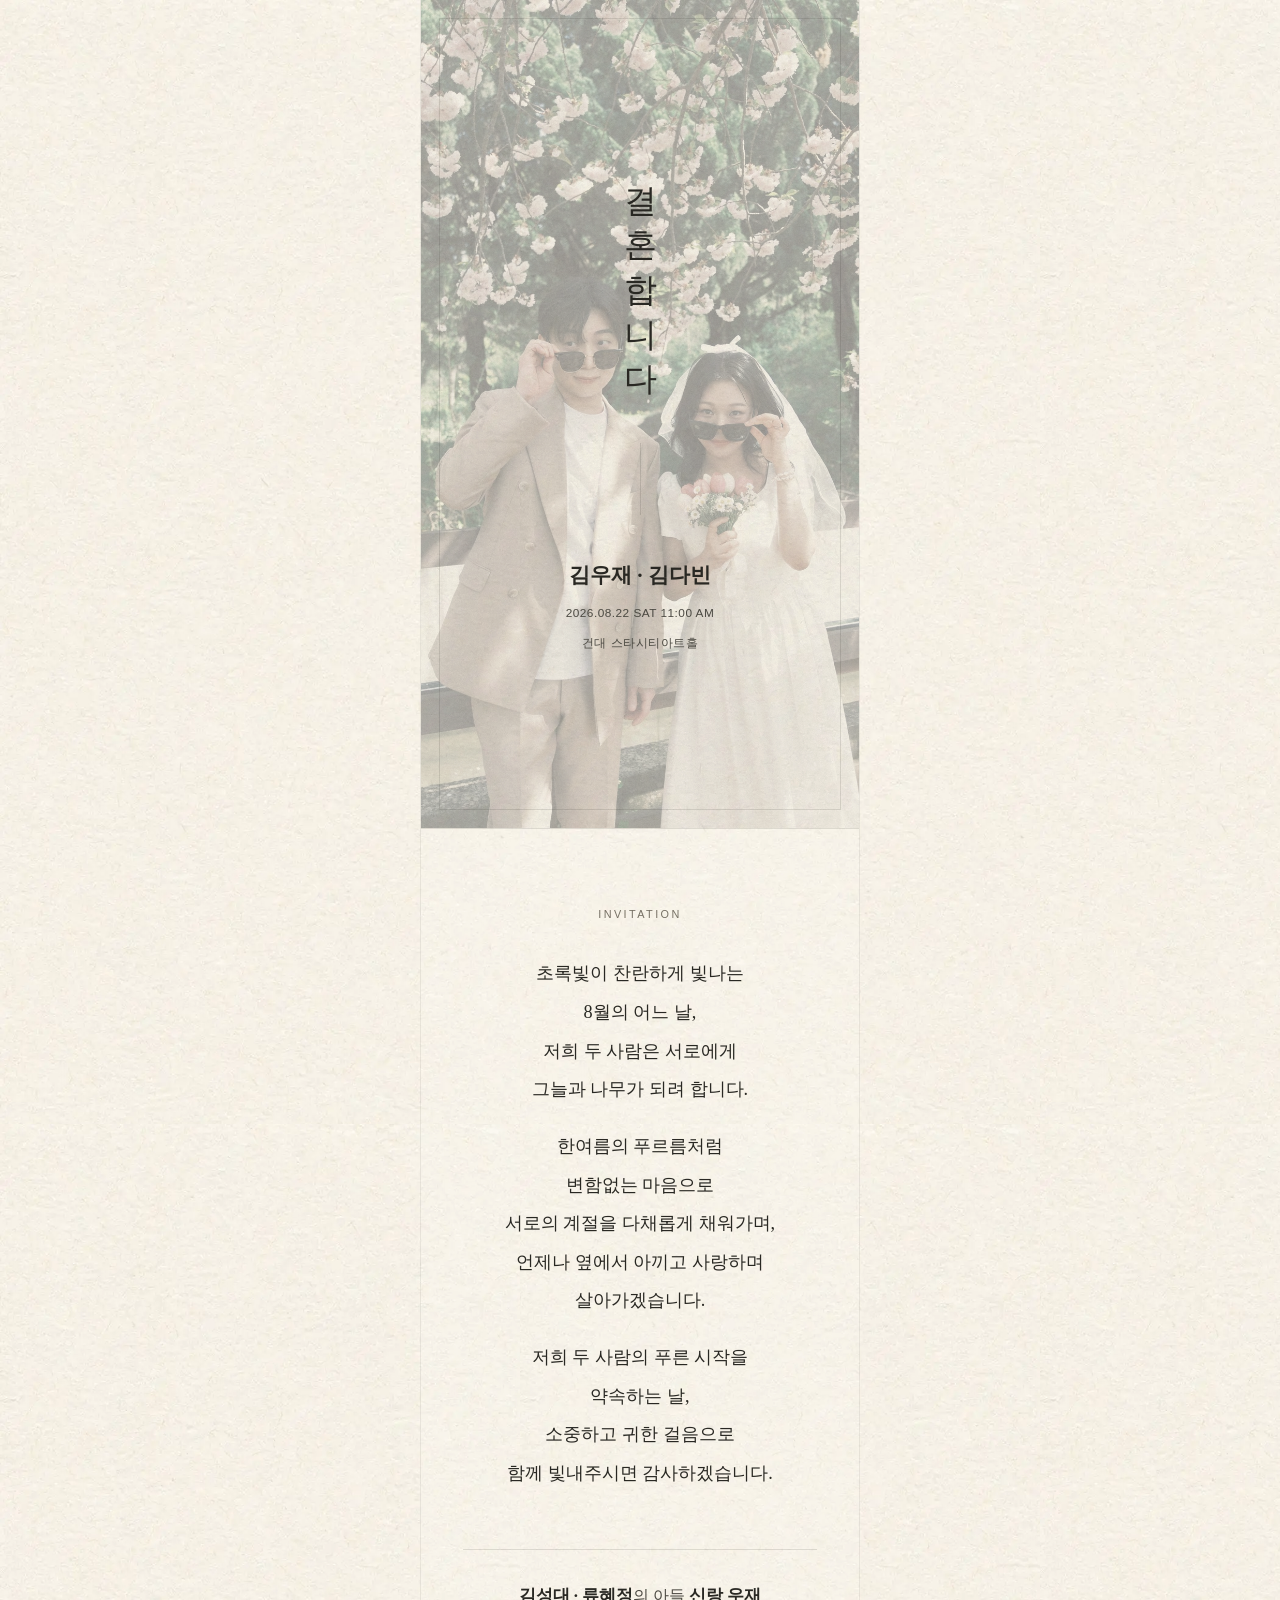
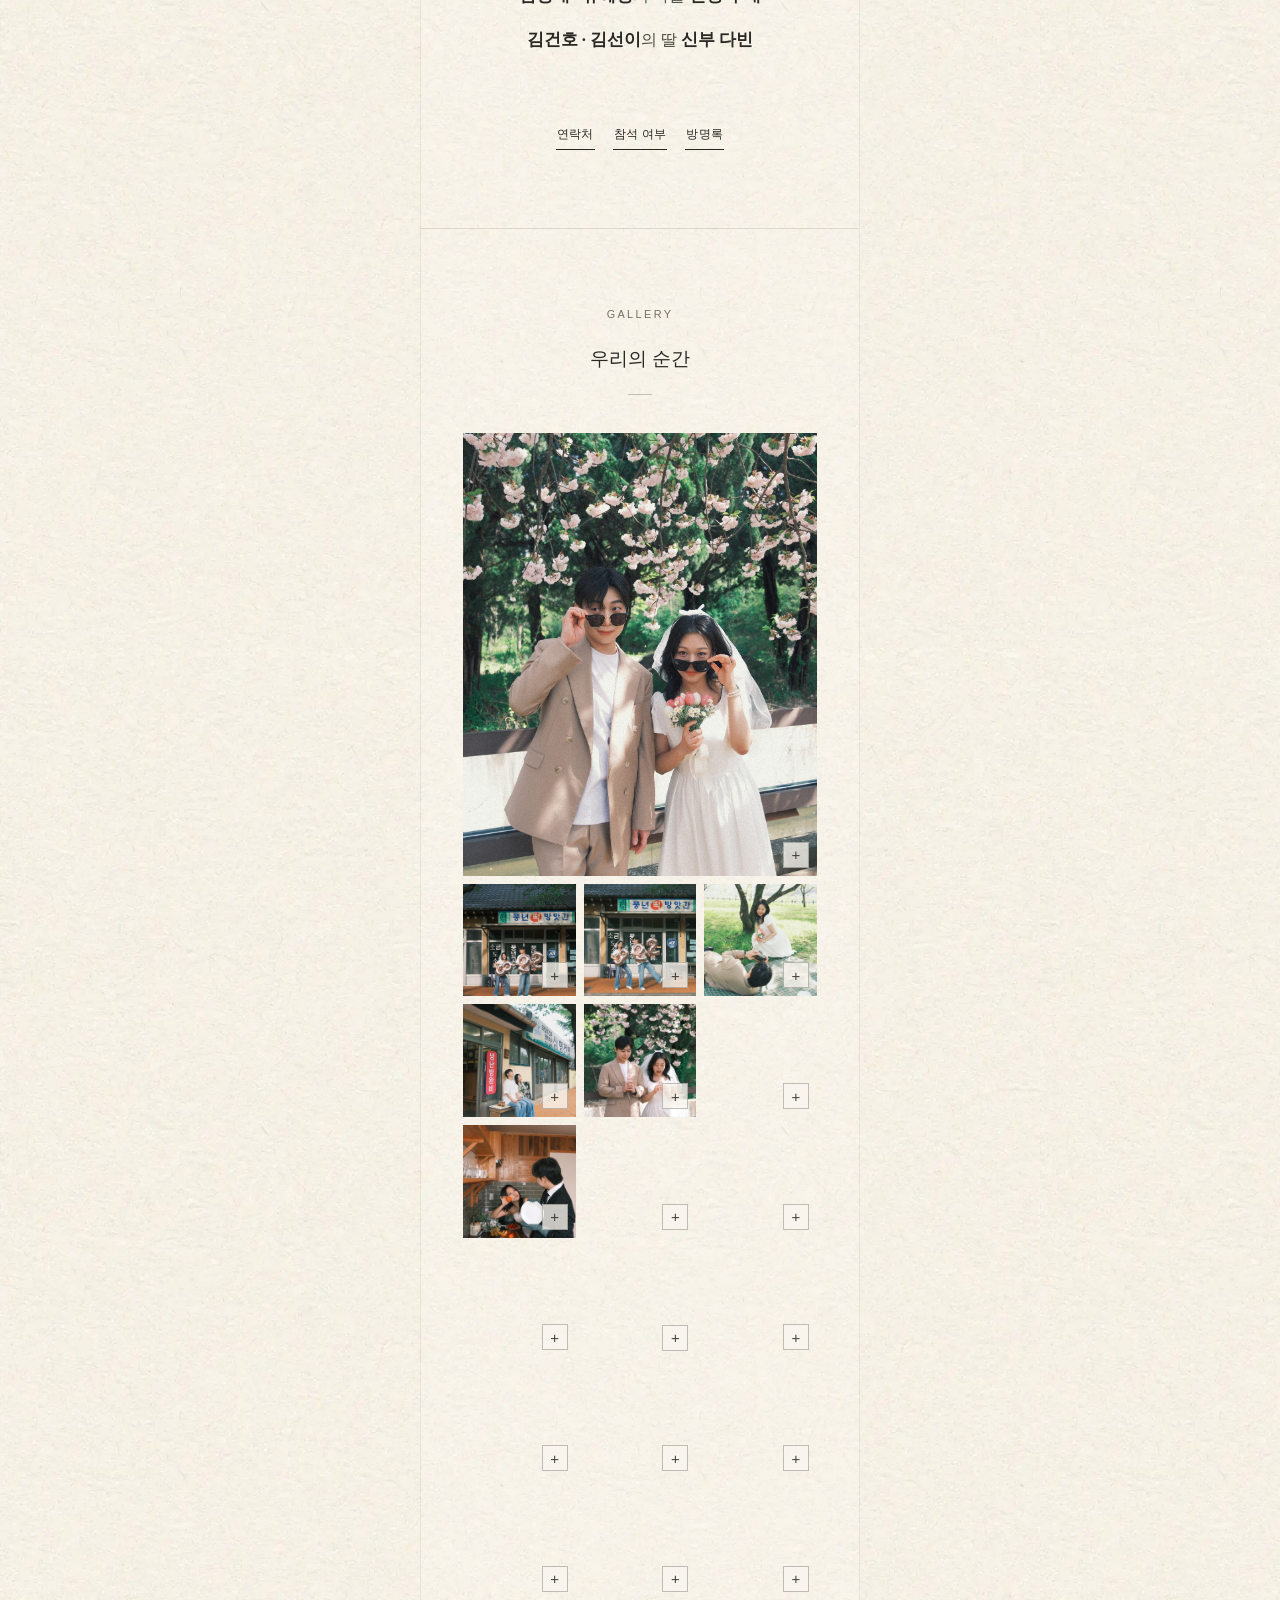
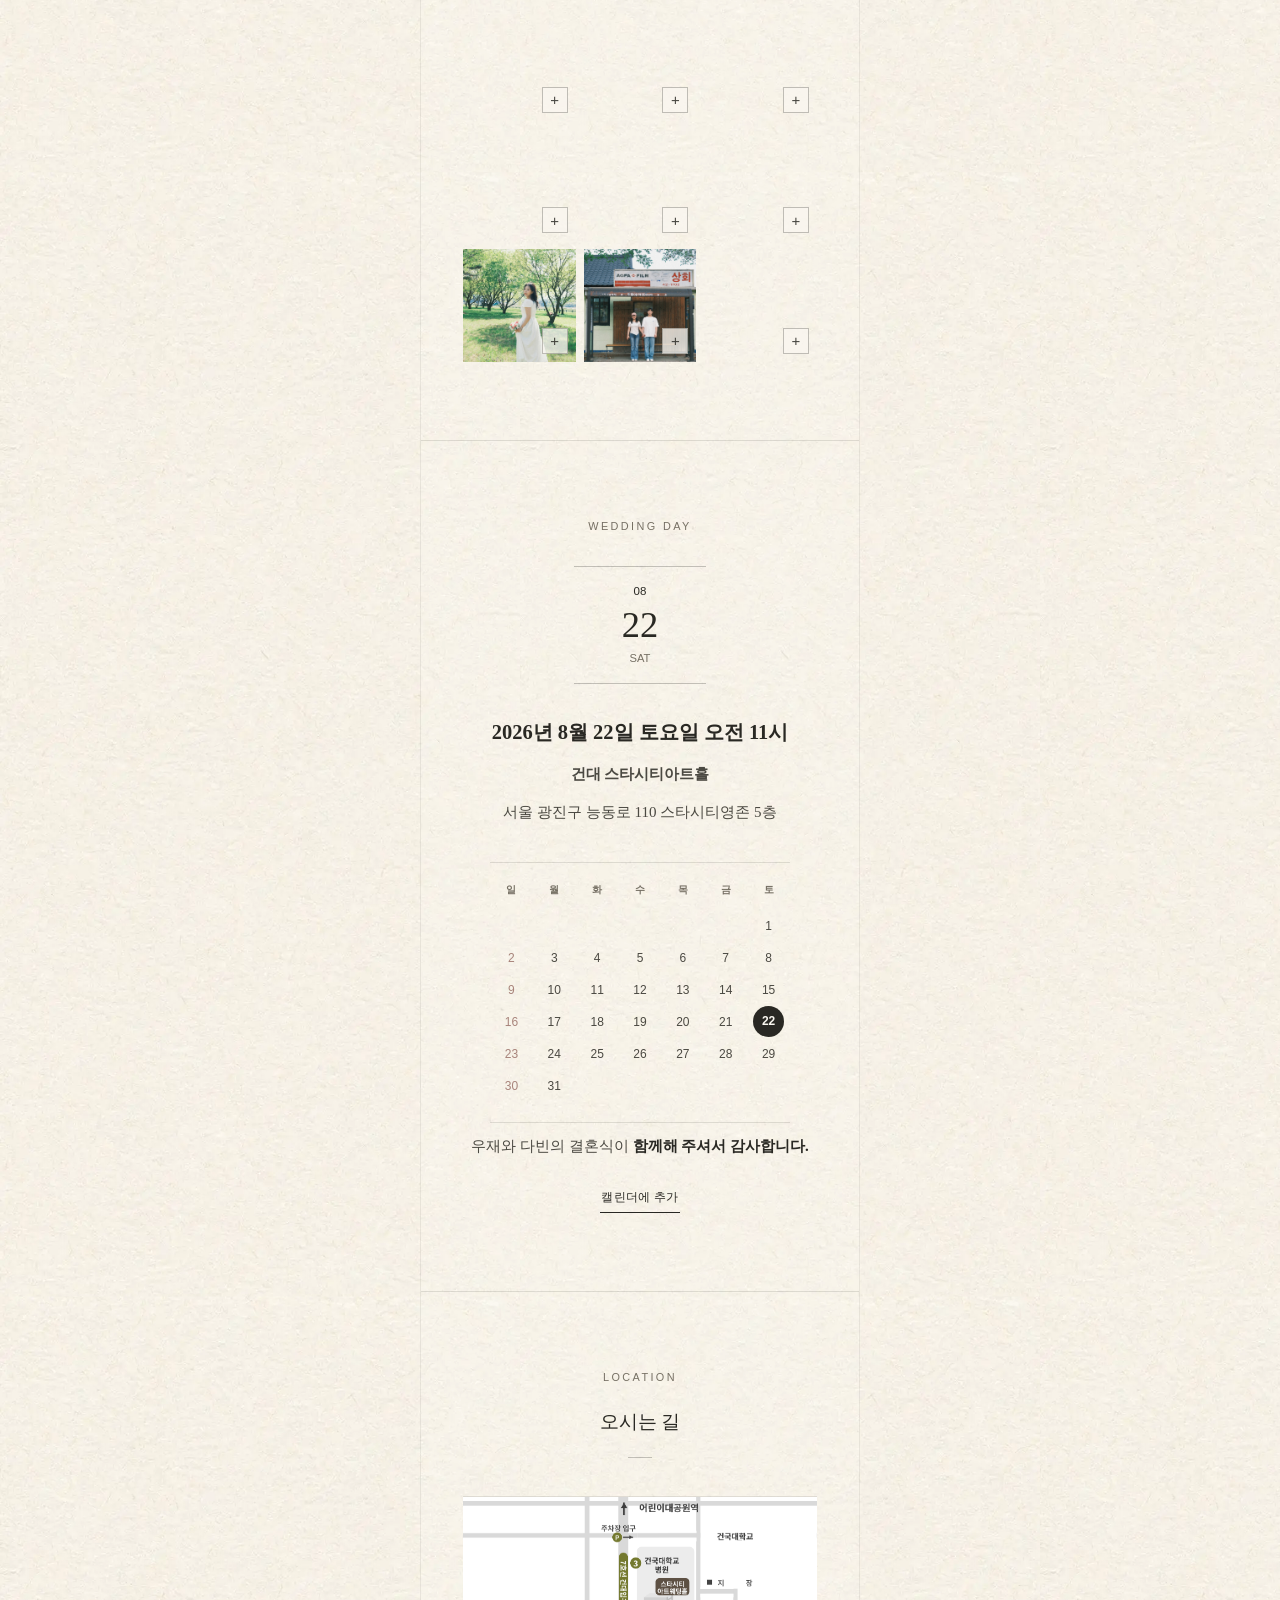
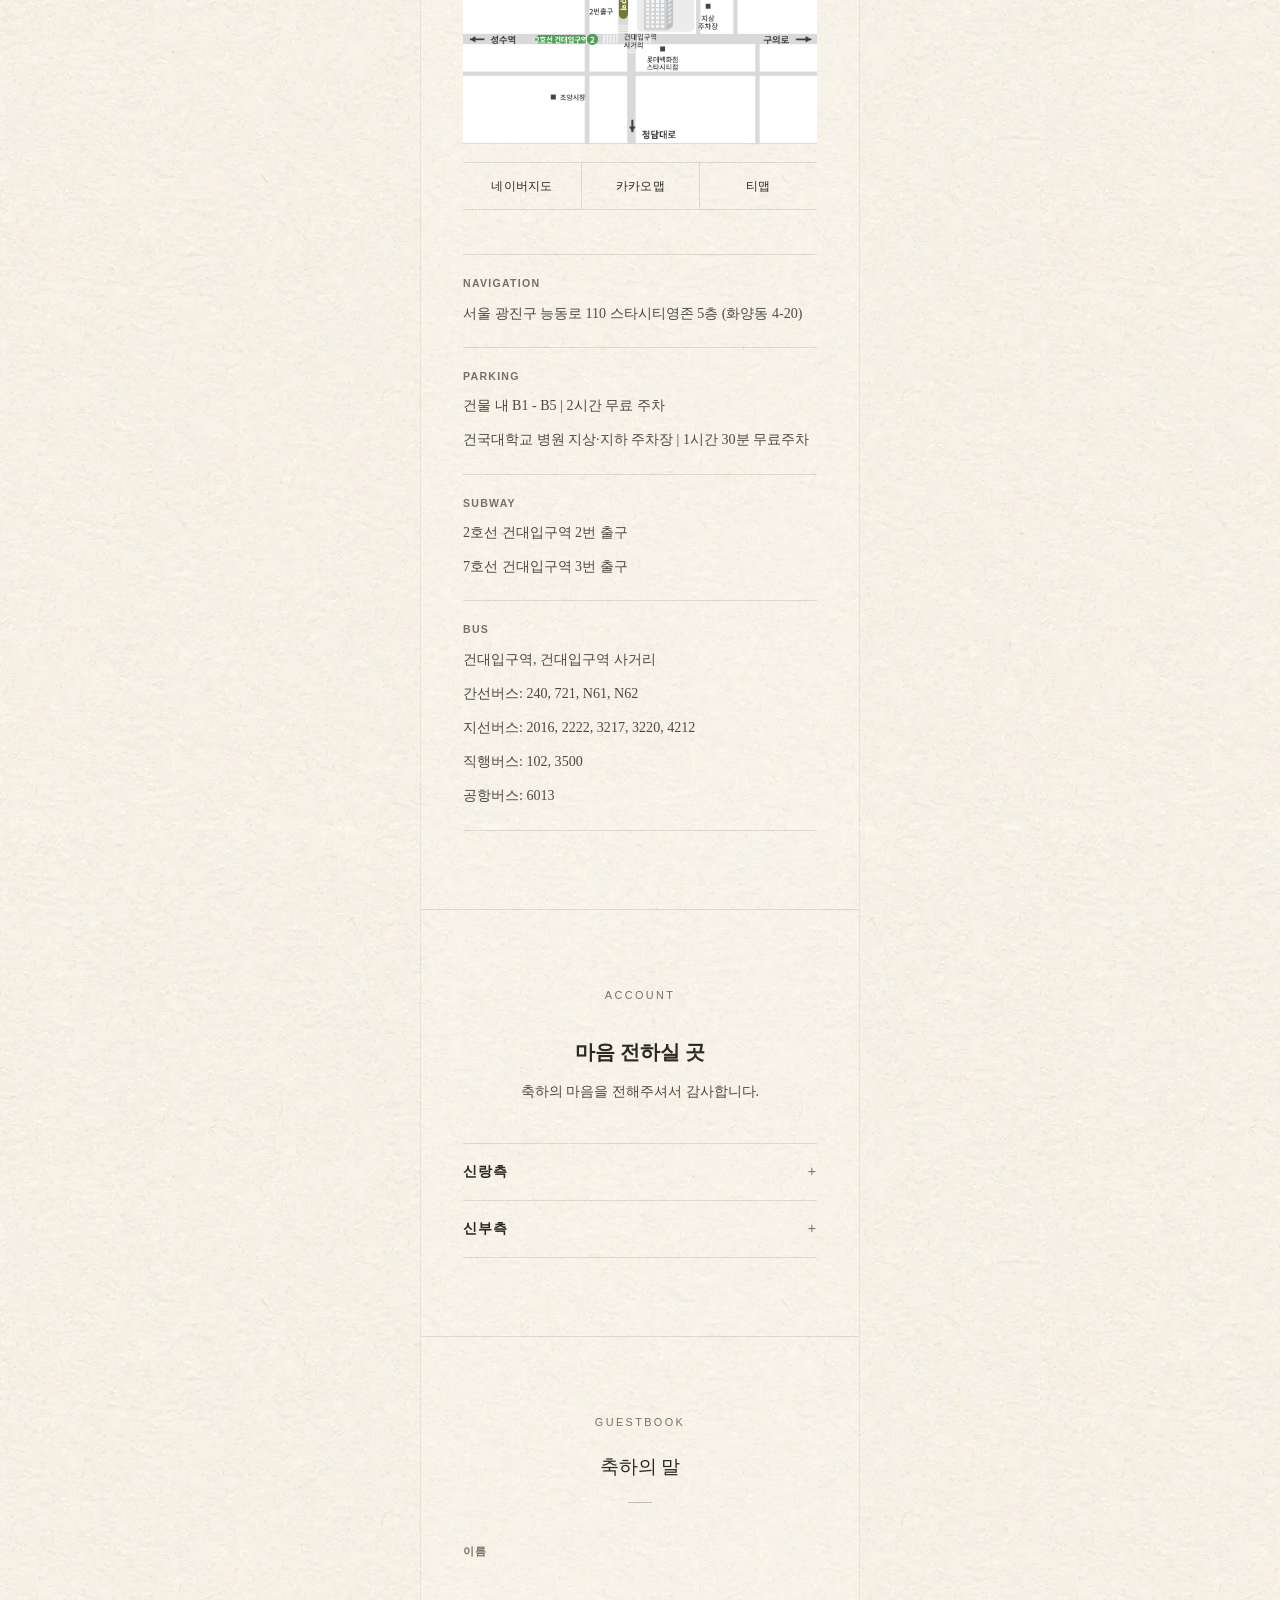
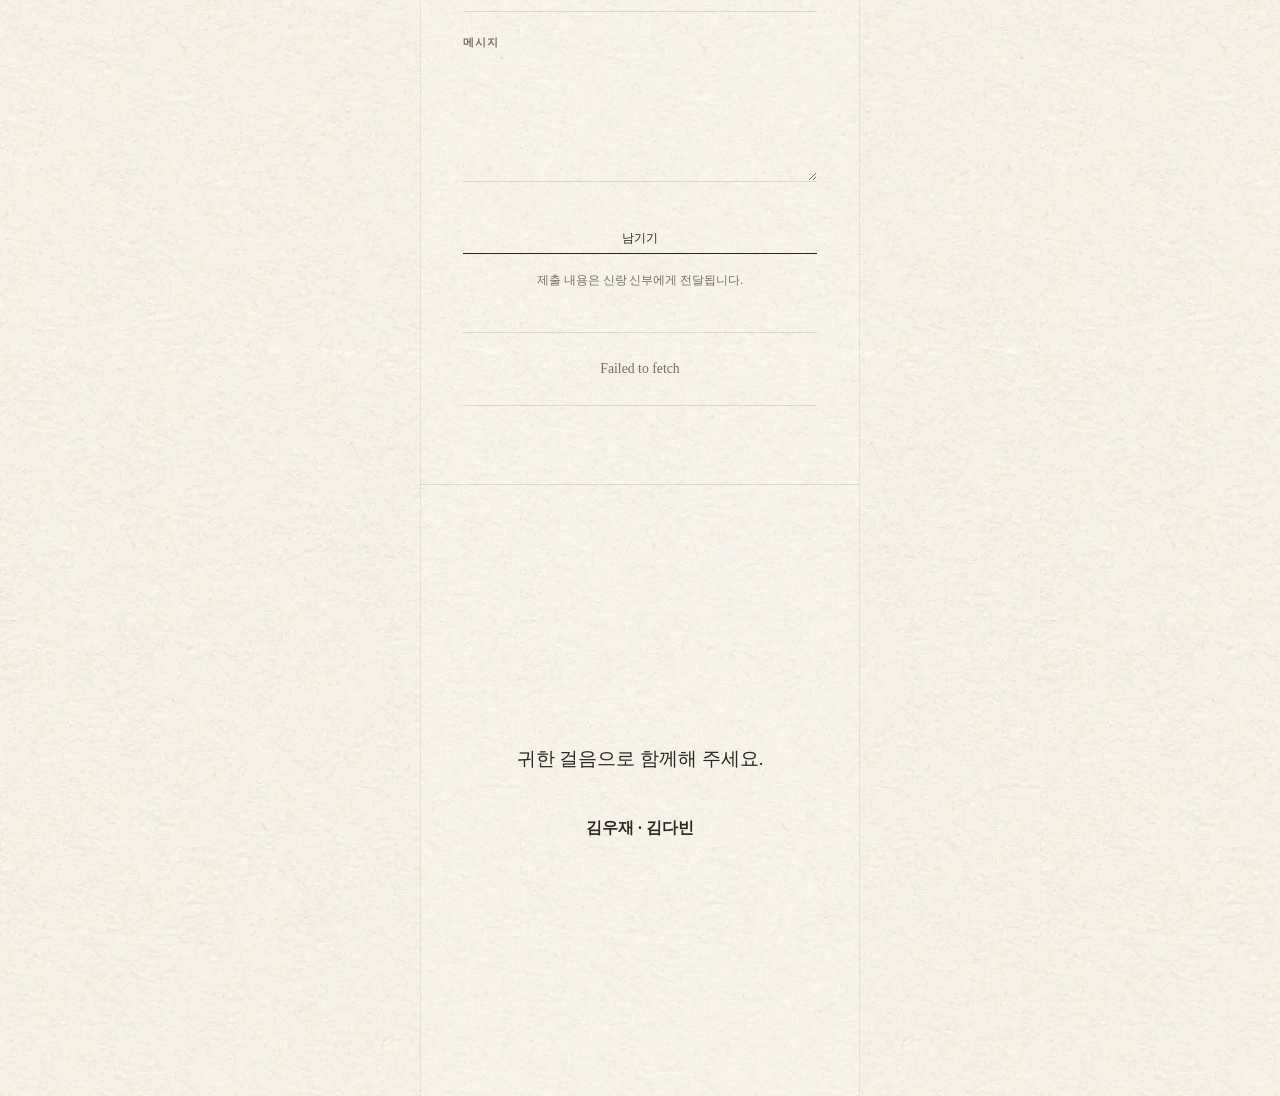
==== index.html @ f5af4263 "Refresh wedding gallery photos" ====
<!doctype html>
<html lang="ko">
  <head>
    <meta charset="utf-8" />
    <meta name="viewport" content="width=device-width, initial-scale=1" />
    <meta
      name="description"
      content="김우재와 김다빈의 모바일 청첩장. 2026년 8월 22일 토요일 오전 11시, 건대 스타시티아트홀."
    />
    <meta name="theme-color" content="#f4efe6" />
    <title>김우재 · 김다빈 결혼합니다</title>
    <link rel="preload" href="assets/paper-ivory.webp" as="image" type="image/webp" />
    <link rel="stylesheet" href="styles.css?v=20260621-gallery-zoom1" />
  </head>
  <body>
    <main id="app" aria-label="김우재와 김다빈의 모바일 청첩장"></main>

    <dialog id="photoDialog" class="photo-dialog" aria-label="사진 크게 보기">
      <button class="dialog-close" type="button" aria-label="사진 닫기">닫기</button>
      <div class="photo-viewer">
        <button class="dialog-nav dialog-prev" type="button" aria-label="이전 사진" data-photo-prev>‹</button>
        <figure class="dialog-figure">
          <img alt="" />
          <figcaption class="dialog-counter" aria-live="polite"></figcaption>
        </figure>
        <button class="dialog-nav dialog-next" type="button" aria-label="다음 사진" data-photo-next>›</button>
      </div>
    </dialog>

    <script src="script.js?v=20260628-photo-refresh1"></script>
  </body>
</html>
---- styles.css ----
@font-face {
  font-family: "MaruBuri";
  src: url("https://hangeul.pstatic.net/hangeul_static/webfont/MaruBuri/MaruBuri-ExtraLight.woff2") format("woff2");
  font-weight: 200;
  font-display: swap;
}

@font-face {
  font-family: "MaruBuri";
  src: url("https://hangeul.pstatic.net/hangeul_static/webfont/MaruBuri/MaruBuri-Light.woff2") format("woff2");
  font-weight: 300;
  font-display: swap;
}

@font-face {
  font-family: "MaruBuri";
  src: url("https://hangeul.pstatic.net/hangeul_static/webfont/MaruBuri/MaruBuri-Regular.woff2") format("woff2");
  font-weight: 400;
  font-display: swap;
}

@font-face {
  font-family: "MaruBuri";
  src: url("https://hangeul.pstatic.net/hangeul_static/webfont/MaruBuri/MaruBuri-SemiBold.woff2") format("woff2");
  font-weight: 600;
  font-display: swap;
}

@font-face {
  font-family: "MaruBuri";
  src: url("https://hangeul.pstatic.net/hangeul_static/webfont/MaruBuri/MaruBuri-Bold.woff2") format("woff2");
  font-weight: 700;
  font-display: swap;
}

:root {
  color-scheme: light;
  --paper: #f4efe6;
  --paper-soft: #faf7f0;
  --ink: #292823;
  --ink-soft: #4b4942;
  --muted: #767064;
  --line: rgba(41, 40, 35, 0.13);
  --line-strong: rgba(41, 40, 35, 0.26);
  --wash: rgba(255, 252, 246, 0.34);
  --max: 440px;
  --side: clamp(24px, 7vw, 42px);
  --section-y: 78px;
  --serif: "MaruBuri", "Noto Serif KR", "AppleMyungjo", "Nanum Myeongjo", "Batang", Georgia, serif;
  --sans: -apple-system, BlinkMacSystemFont, "Segoe UI", sans-serif;
}

* {
  box-sizing: border-box;
}

html {
  min-width: 320px;
  background: var(--paper);
  letter-spacing: 0;
  scroll-behavior: auto;
}

body {
  min-height: 100vh;
  margin: 0;
  color: var(--ink);
  font-family: var(--serif);
  line-height: 1.85;
  background-color: var(--paper);
  background-image: image-set(
    url("assets/paper-ivory.webp") type("image/webp"),
    url("assets/paper-ivory.jpg") type("image/jpeg")
  );
  background-repeat: repeat;
  background-size: 430px auto;
  -webkit-font-smoothing: antialiased;
  text-rendering: optimizeLegibility;
}

body.is-dialog-locked {
  position: fixed;
  left: 0;
  right: 0;
  width: 100%;
  overflow: hidden;
}

body::before {
  position: fixed;
  inset: 0;
  z-index: -1;
  pointer-events: none;
  content: "";
  background: rgba(244, 239, 230, 0.22);
}

button,
a {
  color: inherit;
}

button {
  font: inherit;
}

img {
  display: block;
  max-width: 100%;
}

figure {
  margin: 0;
}

#app {
  width: min(100%, var(--max));
  margin: 0 auto;
  background: rgba(250, 247, 240, 0.18);
}

.section {
  position: relative;
  padding: var(--section-y) var(--side);
  border-top: 1px solid var(--line);
}

.section:first-child {
  border-top: 0;
}

.section-kicker {
  margin: 0 0 32px;
  color: var(--muted);
  font-family: var(--sans);
  font-size: 0.68rem;
  font-weight: 500;
  letter-spacing: 0.22em;
  line-height: 1.4;
  text-align: center;
}

.hero {
  min-height: 92svh;
  display: grid;
  align-items: center;
  padding-top: 48px;
  padding-bottom: 44px;
  overflow: hidden;
}

.hero::after {
  position: absolute;
  inset: 18px;
  z-index: 1;
  pointer-events: none;
  content: "";
  border: 1px solid rgba(41, 40, 35, 0.12);
}

.hero-photo {
  position: absolute;
  inset: 0;
  z-index: 0;
  display: none;
  opacity: 0.42;
  mix-blend-mode: multiply;
}

.hero.has-photo .hero-photo {
  display: block;
}

.hero-photo img {
  width: 100%;
  height: 100%;
  object-fit: cover;
  filter: grayscale(0.28) saturate(0.78) contrast(0.96) brightness(1);
}

.hero-inner {
  position: relative;
  z-index: 2;
  width: 100%;
  display: grid;
  justify-items: center;
  gap: 42px;
}

.hero-mark {
  display: flex;
  align-items: center;
  justify-content: center;
  min-height: 222px;
}

.vertical-title {
  margin: 0;
  display: inline-grid;
  gap: 0.34em;
  justify-items: center;
  color: var(--ink);
  font-size: clamp(1.6rem, 6.4vw, 2.08rem);
  font-weight: 400;
  line-height: 1;
  word-break: keep-all;
}

.couple-block {
  width: 100%;
  text-align: center;
}

.couple-names {
  margin: 0;
  font-size: clamp(1.1rem, 4.4vw, 1.34rem);
  font-weight: 600;
  line-height: 1.75;
}

.date-line,
.place-line {
  margin: 10px 0 0;
  color: var(--ink-soft);
  font-family: var(--sans);
  font-size: 0.74rem;
  letter-spacing: 0.04em;
  line-height: 1.65;
}

.hero-rule {
  width: 1px;
  height: 72px;
  background: var(--line);
}

.invitation-text {
  display: grid;
  gap: 18px;
  max-width: 18.5em;
  margin: 0 auto;
  text-align: center;
  font-size: clamp(1rem, 4.1vw, 1.14rem);
  line-height: 2.12;
  word-break: keep-all;
}

.invitation-text p {
  margin: 0;
}

.family {
  display: grid;
  gap: 12px;
  margin-top: 56px;
  padding-top: 30px;
  border-top: 1px solid var(--line);
  text-align: center;
}

.family-row {
  margin: 0;
  color: var(--ink-soft);
  font-size: clamp(0.91rem, 3.7vw, 1rem);
  line-height: 1.9;
}

.family-row strong {
  color: var(--ink);
  font-size: 1.06em;
  font-weight: 650;
}

.action-strip {
  display: flex;
  flex-wrap: wrap;
  justify-content: center;
  gap: 18px;
  margin-top: 42px;
}

.section-title {
  margin: -12px 0 0;
  color: var(--ink);
  font-size: clamp(1.02rem, 4vw, 1.18rem);
  font-weight: 500;
  line-height: 1.8;
  text-align: center;
}

.section-rule-small {
  width: 24px;
  height: 1px;
  margin: 18px auto 38px;
  background: var(--line-strong);
}

.photo-strip {
  display: grid;
  grid-template-columns: repeat(3, minmax(0, 1fr));
  gap: 8px;
}

.photo-strip.is-single {
  grid-template-columns: minmax(0, 1fr);
}

.photo-frame {
  margin: 0;
  background: transparent;
}

.photo-frame.is-featured {
  grid-column: 1 / -1;
}

.photo-button {
  position: relative;
  display: block;
  width: 100%;
  aspect-ratio: 1 / 1;
  padding: 0;
  border: 0;
  background: transparent;
  cursor: zoom-in;
  line-height: 0;
  overflow: hidden;
}

.photo-frame.is-featured .photo-button {
  aspect-ratio: 4 / 5;
}

.photo-button img {
  display: block;
  width: 100%;
  height: 100%;
  object-fit: cover;
  transition: transform 220ms ease;
}

.photo-button:not(.is-empty)::after {
  position: absolute;
  right: 8px;
  bottom: 8px;
  z-index: 1;
  display: grid;
  width: 24px;
  height: 24px;
  place-items: center;
  border: 1px solid rgba(41, 40, 35, 0.28);
  background: rgba(250, 247, 240, 0.78);
  color: rgba(41, 40, 35, 0.86);
  content: "+";
  font-family: var(--sans);
  font-size: 0.94rem;
  font-weight: 300;
  line-height: 1;
  pointer-events: none;
}

@media (hover: hover) {
  .photo-button:not(.is-empty):hover img {
    transform: scale(1.025);
  }
}

.photo-button.is-empty {
  cursor: default;
}

.photo-button.is-empty::before {
  position: absolute;
  inset: 10px;
  content: "";
  border: 1px solid rgba(41, 40, 35, 0.15);
  background-image: image-set(
    url("assets/paper-ivory.webp") type("image/webp"),
    url("assets/paper-ivory.jpg") type("image/jpeg")
  );
  background-size: 260px auto;
  filter: grayscale(1) contrast(0.82);
  opacity: 0.72;
}

.photo-button.is-empty::after {
  position: absolute;
  left: 50%;
  top: 19%;
  width: 1px;
  height: 62%;
  content: "";
  background: rgba(41, 40, 35, 0.17);
}

.event-panel {
  display: grid;
  justify-items: center;
  text-align: center;
}

.date-mark {
  width: min(132px, 54%);
  min-height: 118px;
  display: grid;
  justify-items: center;
  align-content: center;
  margin-bottom: 30px;
  border-top: 1px solid var(--line-strong);
  border-bottom: 1px solid var(--line-strong);
  color: var(--ink);
}

.date-mark .month {
  font-family: var(--sans);
  font-size: 0.72rem;
  line-height: 1;
}

.date-mark .day {
  margin-top: 8px;
  font-size: 2.28rem;
  font-weight: 500;
  line-height: 1.05;
}

.date-mark .weekday {
  margin-top: 9px;
  color: var(--muted);
  font-family: var(--sans);
  font-size: 0.7rem;
  line-height: 1;
}

.event-copy h2 {
  margin: 0;
  font-size: clamp(1.08rem, 4.3vw, 1.28rem);
  font-weight: 650;
  line-height: 1.8;
}

.event-copy p {
  margin: 9px 0 0;
  color: var(--ink-soft);
  font-size: 0.94rem;
  line-height: 1.95;
  word-break: keep-all;
}

.calendar-block {
  max-width: 300px;
  margin: 34px auto 0;
  padding: 22px 0 20px;
  border-top: 1px solid var(--line);
  border-bottom: 1px solid var(--line);
}

.calendar-weekdays,
.calendar-grid {
  display: grid;
  grid-template-columns: repeat(7, minmax(0, 1fr));
}

.calendar-weekdays {
  margin-bottom: 15px;
  color: var(--muted);
  font-family: var(--sans);
  font-size: 0.62rem;
  font-weight: 600;
  line-height: 1;
}

.calendar-day {
  min-height: 32px;
  display: grid;
  place-items: center;
  color: var(--ink-soft);
  font-family: var(--sans);
  font-size: 0.75rem;
  line-height: 1;
}

.calendar-day.is-sunday {
  color: rgba(137, 89, 80, 0.72);
}

.calendar-day.is-selected {
  width: 31px;
  height: 31px;
  min-height: 31px;
  justify-self: center;
  border-radius: 50%;
  background: var(--ink);
  color: var(--paper-soft);
  font-weight: 600;
}

.dday-line {
  margin-top: 20px;
  color: var(--muted);
  font-size: 0.82rem;
}

.dday-line strong {
  color: var(--ink);
  font-weight: 600;
}

.line-button,
.nav-button,
.copy-button {
  display: inline-flex;
  min-height: 30px;
  align-items: center;
  justify-content: center;
  padding: 5px 1px 4px;
  border: 0;
  border-bottom: 1px solid currentColor;
  border-radius: 0;
  background: transparent;
  color: var(--ink);
  font-family: var(--sans);
  font-size: 0.76rem;
  letter-spacing: 0.02em;
  line-height: 1.3;
  text-decoration: none;
  cursor: pointer;
}

.line-button {
  margin-top: 22px;
}

.line-button:focus-visible,
.nav-button:focus-visible,
.copy-button:focus-visible,
.photo-button:focus-visible,
.dialog-close:focus-visible,
.dialog-nav:focus-visible {
  outline: 2px solid rgba(41, 40, 35, 0.72);
  outline-offset: 3px;
}

.map-panel {
  margin-top: 4px;
  border-top: 1px solid var(--line);
  border-bottom: 1px solid var(--line);
  background: var(--wash);
  overflow: hidden;
}

.map-image {
  width: 100%;
  height: auto;
  display: block;
}

.nav-buttons {
  display: grid;
  grid-template-columns: repeat(3, minmax(0, 1fr));
  gap: 0;
  margin-top: 18px;
  border-top: 1px solid var(--line);
  border-bottom: 1px solid var(--line);
}

.nav-button {
  min-height: 46px;
  border-bottom: 0;
}

.nav-button + .nav-button {
  border-left: 1px solid var(--line);
}

.way-list {
  display: grid;
  gap: 0;
  margin: 44px 0 0;
}

.way-item {
  display: block;
  padding: 20px 0 21px;
  border-top: 1px solid var(--line);
}

.way-item:last-child {
  border-bottom: 1px solid var(--line);
}

.way-item dt {
  margin: 0 0 8px;
  color: var(--muted);
  font-family: var(--sans);
  font-size: 0.66rem;
  font-weight: 600;
  letter-spacing: 0.12em;
  line-height: 1.55;
}

.way-item dd {
  min-width: 0;
  margin: 0;
  color: var(--ink-soft);
  font-size: 0.88rem;
  line-height: 1.86;
  overflow-wrap: anywhere;
  word-break: keep-all;
}

.way-item p {
  margin: 0;
}

.way-item p + p {
  margin-top: 8px;
}

.gift {
  text-align: center;
}

.gift-title {
  margin: 0;
  font-size: clamp(1.06rem, 4.2vw, 1.22rem);
  font-weight: 600;
  line-height: 1.8;
}

.gift-note {
  margin: 8px 0 0;
  color: var(--ink-soft);
  font-size: 0.88rem;
  line-height: 1.9;
}

.gift-groups {
  display: grid;
  gap: 0;
  margin-top: 38px;
}

.gift-group {
  border-top: 1px solid var(--line);
  text-align: left;
}

.gift-group:last-child {
  border-bottom: 1px solid var(--line);
}

.gift-group summary {
  min-height: 56px;
  display: flex;
  align-items: center;
  justify-content: space-between;
  color: var(--ink);
  font-size: 0.9rem;
  font-weight: 600;
  letter-spacing: 0.08em;
  line-height: 1.5;
  cursor: pointer;
  list-style: none;
  outline: none;
}

.gift-group summary::-webkit-details-marker {
  display: none;
}

.gift-group summary:focus-visible {
  outline: 2px solid rgba(41, 40, 35, 0.72);
  outline-offset: 3px;
}

.gift-group summary::after {
  content: "+";
  color: var(--muted);
  font-family: var(--sans);
  font-size: 0.88rem;
  font-weight: 400;
}

.gift-group[open] summary::after {
  content: "-";
}

.gift-list {
  display: grid;
  gap: 0;
  padding-bottom: 18px;
}

.gift-row {
  display: grid;
  grid-template-columns: minmax(0, 1fr) auto;
  gap: 8px 14px;
  align-items: start;
  padding: 18px 0;
  border-top: 1px solid rgba(41, 40, 35, 0.12);
}

.gift-row.is-pending {
  grid-template-columns: minmax(0, 1fr);
}

.gift-person {
  min-width: 0;
  display: flex;
  flex-wrap: wrap;
  gap: 5px 8px;
  align-items: baseline;
}

.gift-role {
  color: var(--muted);
  font-family: var(--sans);
  font-size: 0.64rem;
  font-weight: 600;
  letter-spacing: 0.08em;
  line-height: 1.4;
}

.gift-person strong {
  color: var(--ink);
  font-size: 0.93rem;
  font-weight: 600;
  line-height: 1.45;
}

.gift-account {
  grid-column: 1 / -1;
  display: grid;
  gap: 3px;
  color: var(--ink-soft);
  font-size: 0.84rem;
  line-height: 1.62;
  word-break: break-all;
}

.gift-pending {
  color: var(--muted);
  font-family: var(--sans);
  font-size: 0.78rem;
}

.copy-button {
  min-height: 26px;
  padding: 2px 1px 3px;
  justify-self: end;
  font-size: 0.7rem;
}

.guestbook {
  text-align: center;
}

.guestbook-form,
.dialog-panel {
  display: grid;
  gap: 20px;
}

.guestbook-form {
  margin-top: 6px;
  text-align: left;
}

.guestbook-form label,
.dialog-panel label {
  display: grid;
  gap: 8px;
  color: var(--muted);
  font-family: var(--sans);
  font-size: 0.68rem;
  font-weight: 600;
  letter-spacing: 0.08em;
}

.guestbook-form input,
.guestbook-form textarea,
.dialog-panel input[type="text"],
.dialog-panel textarea,
.dialog-panel select {
  width: 100%;
  min-height: 42px;
  padding: 8px 0;
  border: 0;
  border-bottom: 1px solid var(--line);
  border-radius: 0;
  background: transparent;
  color: var(--ink);
  font-family: var(--serif);
  font-size: 0.96rem;
  line-height: 1.7;
  outline: none;
}

.guestbook-form textarea,
.dialog-panel textarea {
  resize: vertical;
}

.guestbook-form input:focus,
.guestbook-form textarea:focus,
.dialog-panel input[type="text"]:focus,
.dialog-panel textarea:focus,
.dialog-panel select:focus {
  border-color: var(--line-strong);
}

.form-note {
  margin: -4px 0 0;
  color: var(--muted);
  font-size: 0.72rem;
  line-height: 1.75;
  text-align: center;
}

.guestbook-list {
  display: grid;
  gap: 0;
  margin-top: 42px;
  text-align: left;
  border-top: 1px solid var(--line);
  border-bottom: 1px solid var(--line);
}

.guestbook-empty {
  margin: 0;
  padding: 24px 0;
  color: var(--muted);
  font-size: 0.86rem;
  line-height: 1.8;
  text-align: center;
}

.guestbook-message {
  padding: 20px 0;
  border-top: 1px solid var(--line);
}

.guestbook-message:first-child {
  border-top: 0;
}

.guestbook-message header {
  display: flex;
  align-items: baseline;
  justify-content: space-between;
  gap: 14px;
}

.guestbook-message strong {
  color: var(--ink);
  font-size: 0.94rem;
  font-weight: 600;
}

.guestbook-message time {
  color: var(--muted);
  font-family: var(--sans);
  font-size: 0.66rem;
}

.guestbook-message p {
  margin: 10px 0 0;
  color: var(--ink-soft);
  font-size: 0.9rem;
  line-height: 1.85;
  word-break: keep-all;
}

.closing {
  min-height: 68svh;
  display: grid;
  align-content: center;
  justify-items: center;
  text-align: center;
}

.closing-message {
  margin: 0;
  font-size: clamp(1.04rem, 4vw, 1.18rem);
  line-height: 2;
}

.closing-names {
  margin: 36px 0 0;
  font-size: 0.98rem;
  font-weight: 600;
  line-height: 1.8;
}

.photo-dialog {
  width: min(calc(100vw - 28px), 520px);
  max-height: calc(100svh - 34px);
  padding: 0;
  border: 1px solid rgba(41, 40, 35, 0.42);
  background: var(--paper-soft);
  color: var(--ink);
  overflow: hidden;
}

.photo-dialog::backdrop {
  background: rgba(24, 23, 20, 0.58);
}

.photo-viewer {
  position: relative;
  touch-action: pan-y;
}

.dialog-figure {
  margin: 0;
}

.photo-dialog img {
  display: block;
  width: 100%;
  max-height: calc(100svh - 118px);
  object-fit: contain;
}

.dialog-counter {
  min-height: 36px;
  border-top: 1px solid var(--line);
  color: var(--muted);
  font-family: var(--sans);
  font-size: 0.72rem;
  letter-spacing: 0.08em;
  line-height: 36px;
  text-align: center;
}

.dialog-nav {
  position: absolute;
  top: 50%;
  z-index: 2;
  width: 38px;
  height: 54px;
  padding: 0;
  border: 1px solid rgba(41, 40, 35, 0.22);
  background: rgba(250, 247, 240, 0.78);
  color: var(--ink);
  font-family: var(--serif);
  font-size: 2rem;
  font-weight: 200;
  line-height: 1;
  transform: translateY(-50%);
  cursor: pointer;
}

.dialog-prev {
  left: 0;
  border-left: 0;
}

.dialog-next {
  right: 0;
  border-right: 0;
}

.dialog-close {
  width: 100%;
  min-height: 42px;
  border: 0;
  border-bottom: 1px solid var(--line);
  background: var(--paper-soft);
  color: var(--ink);
  font-family: var(--sans);
  font-size: 0.78rem;
  cursor: pointer;
}

.form-dialog {
  width: min(calc(100vw - 34px), 430px);
  max-height: calc(100svh - 34px);
  padding: 0;
  border: 1px solid rgba(41, 40, 35, 0.34);
  background: var(--paper-soft);
  color: var(--ink);
  overflow: auto;
}

.form-dialog::backdrop {
  background: rgba(24, 23, 20, 0.44);
}

.dialog-panel {
  padding: 34px 28px 32px;
  background-image: image-set(
    url("assets/paper-ivory.webp") type("image/webp"),
    url("assets/paper-ivory.jpg") type("image/jpeg")
  );
  background-size: 430px auto;
}

.dialog-text-close {
  justify-self: end;
  padding: 0 0 4px;
  border: 0;
  border-bottom: 1px solid currentColor;
  background: transparent;
  color: var(--muted);
  font-family: var(--sans);
  font-size: 0.72rem;
  cursor: pointer;
}

.dialog-title {
  margin: -14px 0 0;
  font-size: 1.08rem;
  font-weight: 500;
  line-height: 1.8;
  text-align: center;
}

.form-grid {
  display: grid;
  grid-template-columns: minmax(0, 1fr) 112px;
  gap: 18px;
}

.form-fieldset {
  min-width: 0;
  display: grid;
  gap: 14px;
  margin: 0;
  padding: 16px 0;
  border: 0;
  border-top: 1px solid var(--line);
  border-bottom: 1px solid var(--line);
}

.form-fieldset legend {
  color: var(--muted);
  font-family: var(--sans);
  font-size: 0.68rem;
  font-weight: 600;
  letter-spacing: 0.08em;
}

.choice-grid {
  display: grid;
  grid-template-columns: repeat(2, minmax(0, 1fr));
  gap: 12px 16px;
}

.choice-grid.is-three {
  grid-template-columns: repeat(3, minmax(0, 1fr));
}

.choice-line {
  display: inline-grid;
  grid-template-columns: auto minmax(0, 1fr);
  gap: 8px;
  align-items: center;
  justify-content: start;
  color: var(--ink-soft);
  font-family: var(--serif);
  font-size: 0.9rem;
  font-weight: 400;
  letter-spacing: 0;
}

.choice-line input {
  accent-color: var(--ink);
}

.choice-text {
  min-width: 0;
}

.dialog-submit {
  justify-self: center;
  margin-top: 4px;
}

.contact-groups {
  display: grid;
  gap: 26px;
}

.contact-group h3 {
  margin: 0 0 12px;
  color: var(--ink);
  font-size: 0.94rem;
  font-weight: 600;
  line-height: 1.7;
}

.contact-list {
  border-top: 1px solid var(--line);
}

.contact-row {
  display: flex;
  min-height: 54px;
  align-items: center;
  justify-content: space-between;
  gap: 14px;
  border-bottom: 1px solid var(--line);
}

.contact-row p {
  margin: 0;
  color: var(--ink-soft);
  font-size: 0.9rem;
  line-height: 1.7;
}

.contact-row span {
  color: var(--muted);
  font-size: 0.84em;
}

.contact-row strong {
  color: var(--ink);
  font-weight: 600;
}

.contact-actions {
  display: flex;
  flex: 0 0 auto;
  gap: 12px;
}

.contact-pending {
  flex: 0 0 auto;
  color: var(--muted);
  font-family: var(--sans);
  font-size: 0.7rem;
}

.toast {
  position: fixed;
  left: 50%;
  bottom: 24px;
  z-index: 20;
  max-width: min(310px, calc(100vw - 42px));
  padding: 11px 16px;
  border: 1px solid rgba(41, 40, 35, 0.18);
  background: rgba(250, 247, 240, 0.94);
  color: var(--ink);
  font-family: var(--sans);
  font-size: 0.78rem;
  line-height: 1.5;
  text-align: center;
  opacity: 0;
  pointer-events: none;
  transform: translate(-50%, 12px);
  transition:
    opacity 180ms ease,
    transform 180ms ease;
}

.toast.is-visible {
  opacity: 1;
  transform: translate(-50%, 0);
}

@media (max-width: 370px) {
  :root {
    --side: 22px;
    --section-y: 72px;
  }

  .date-mark {
    min-height: 104px;
  }

  .date-mark .day {
    font-size: 2rem;
  }

  .nav-button {
    font-size: 0.72rem;
  }

  .form-grid {
    grid-template-columns: minmax(0, 1fr);
  }

  .choice-grid,
  .choice-grid.is-three {
    grid-template-columns: minmax(0, 1fr);
  }
}

@media (min-width: 720px) {
  body {
    background-size: 520px auto;
  }

  #app {
    border-left: 1px solid rgba(41, 40, 35, 0.08);
    border-right: 1px solid rgba(41, 40, 35, 0.08);
  }
}

@media (prefers-reduced-motion: reduce) {
  html {
    scroll-behavior: auto;
  }
}
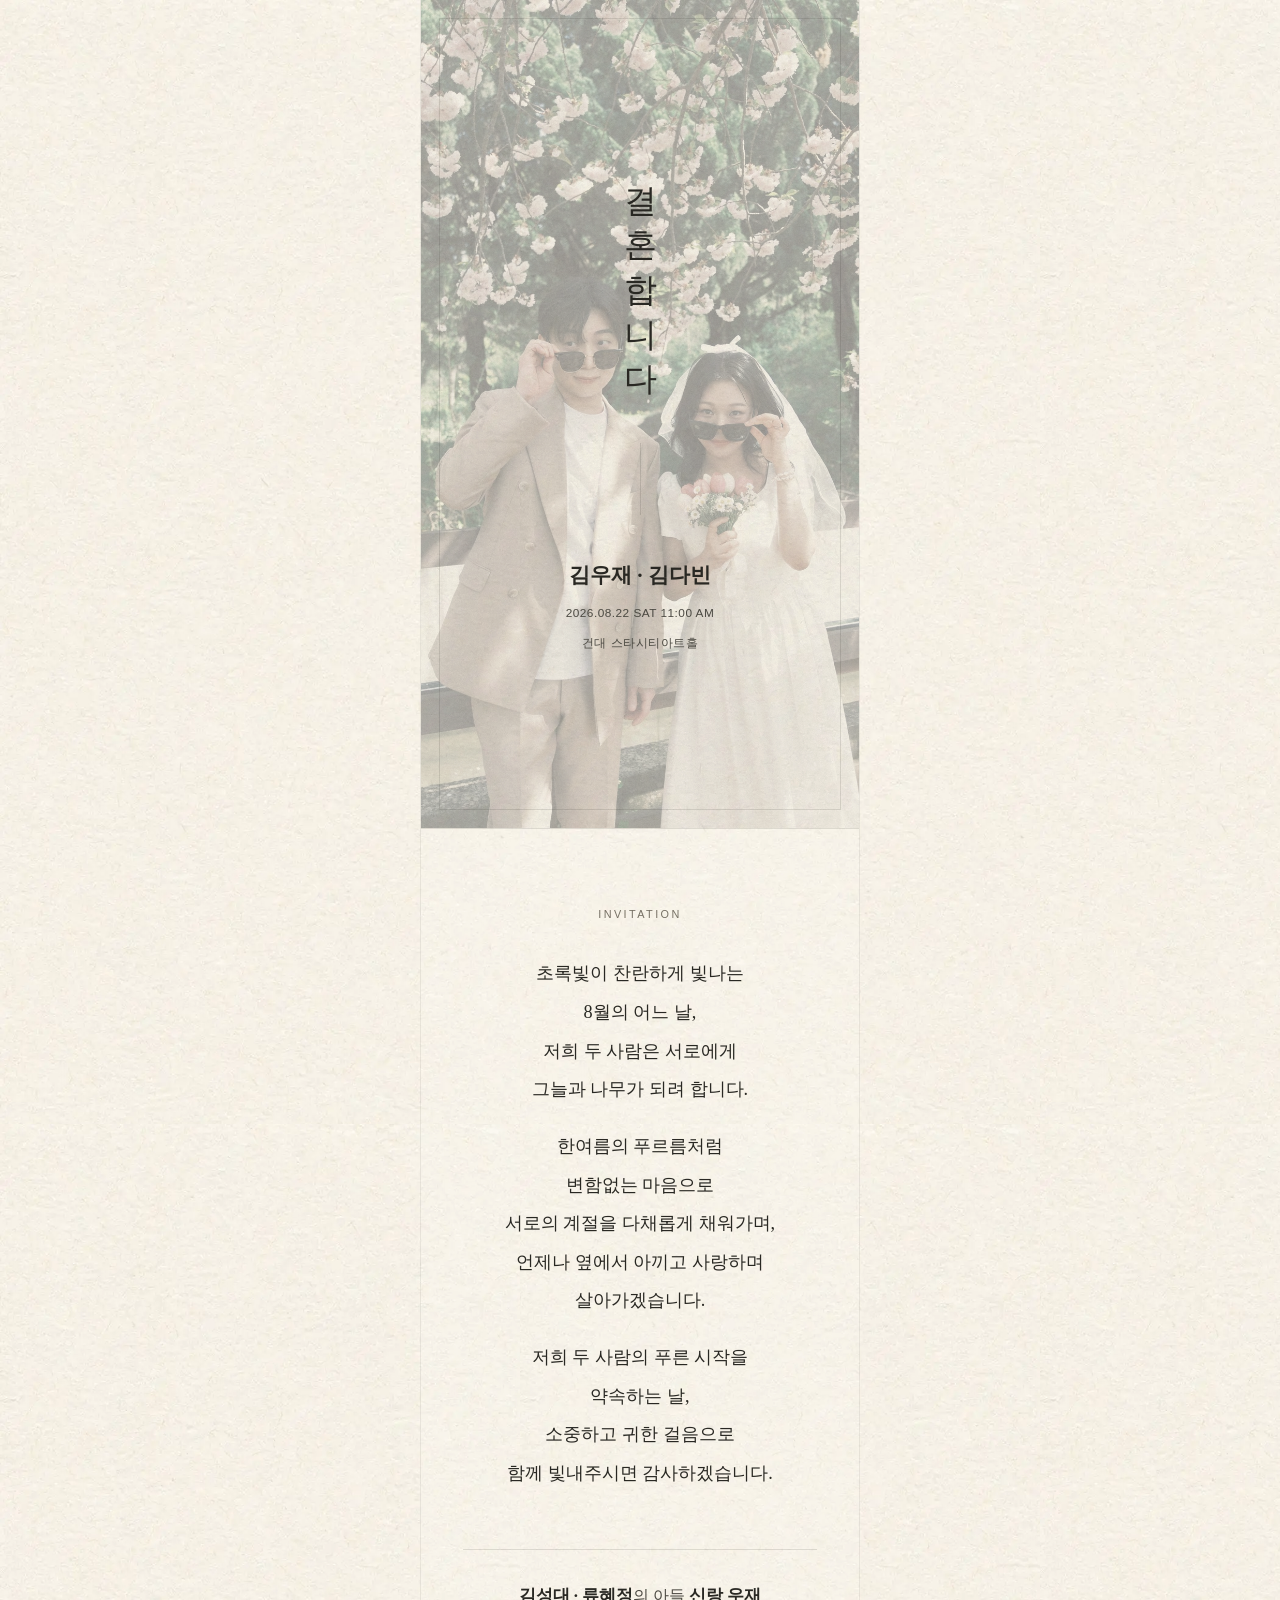
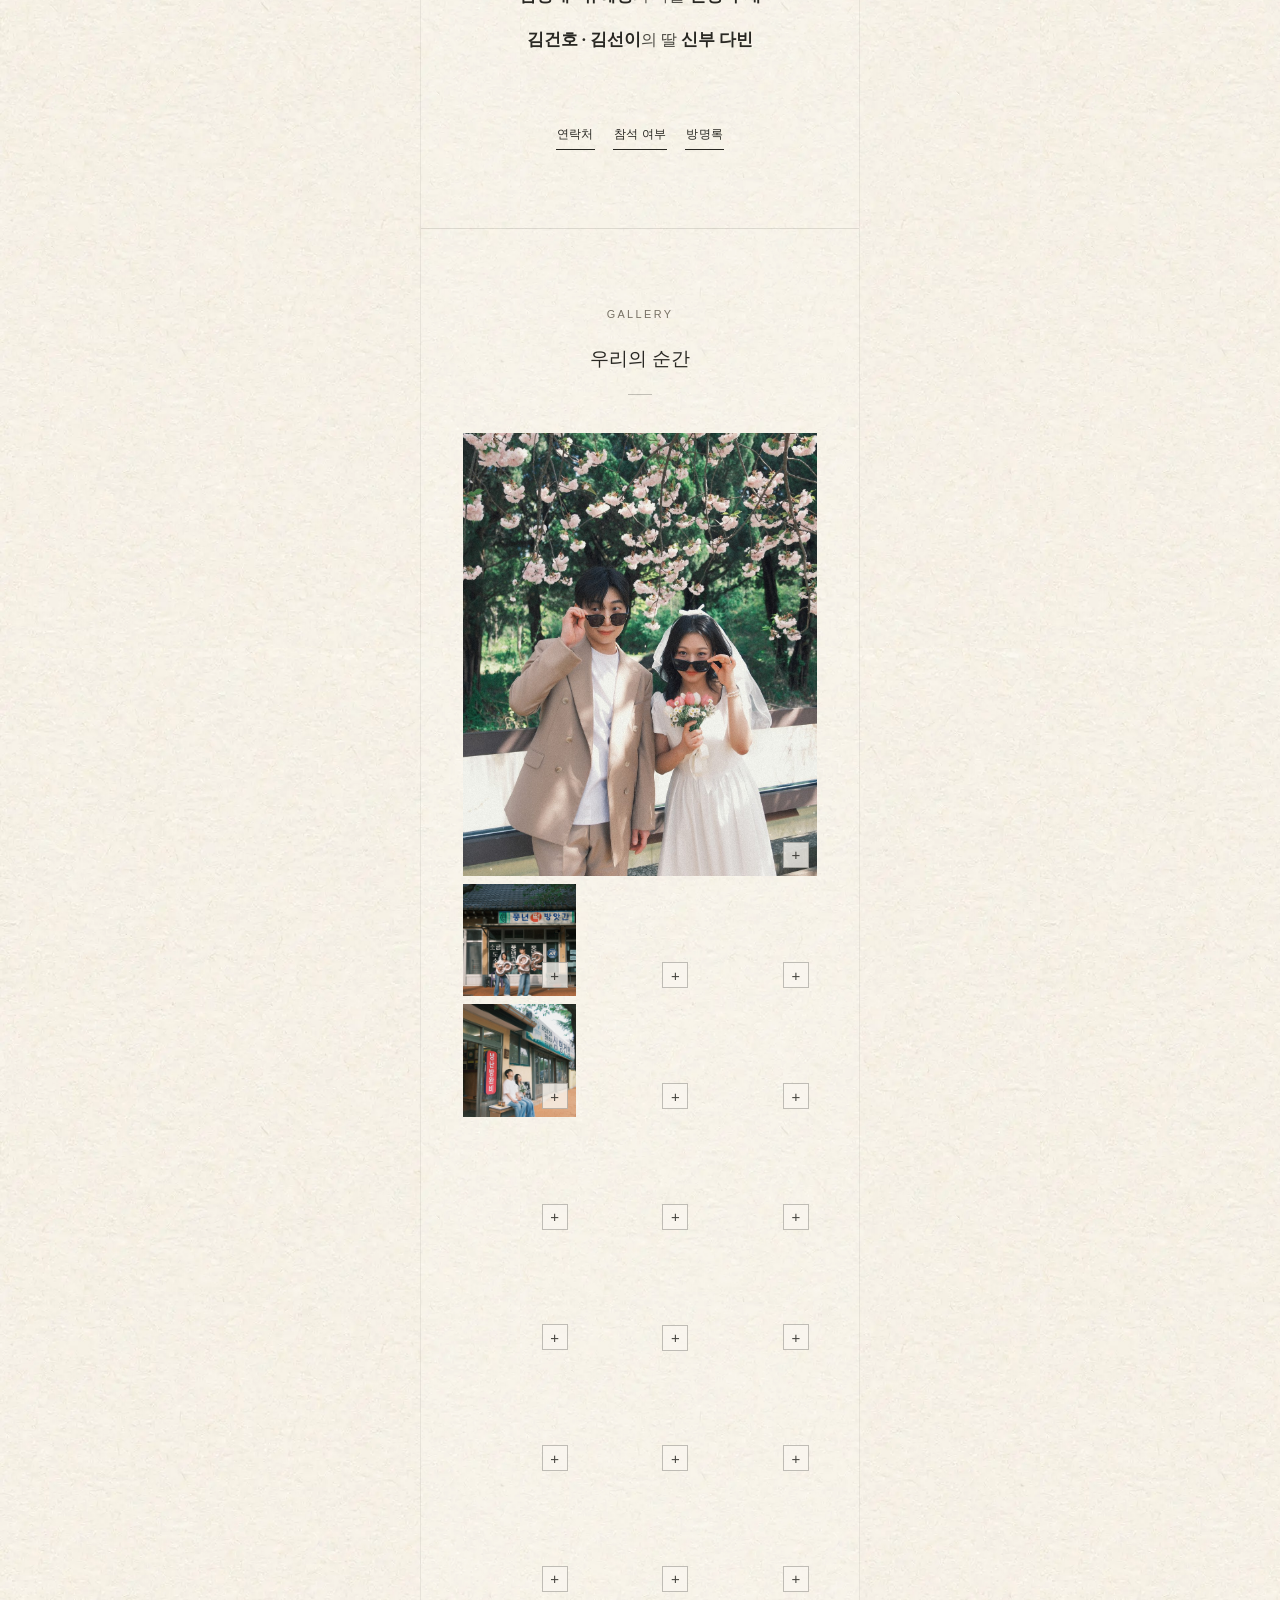
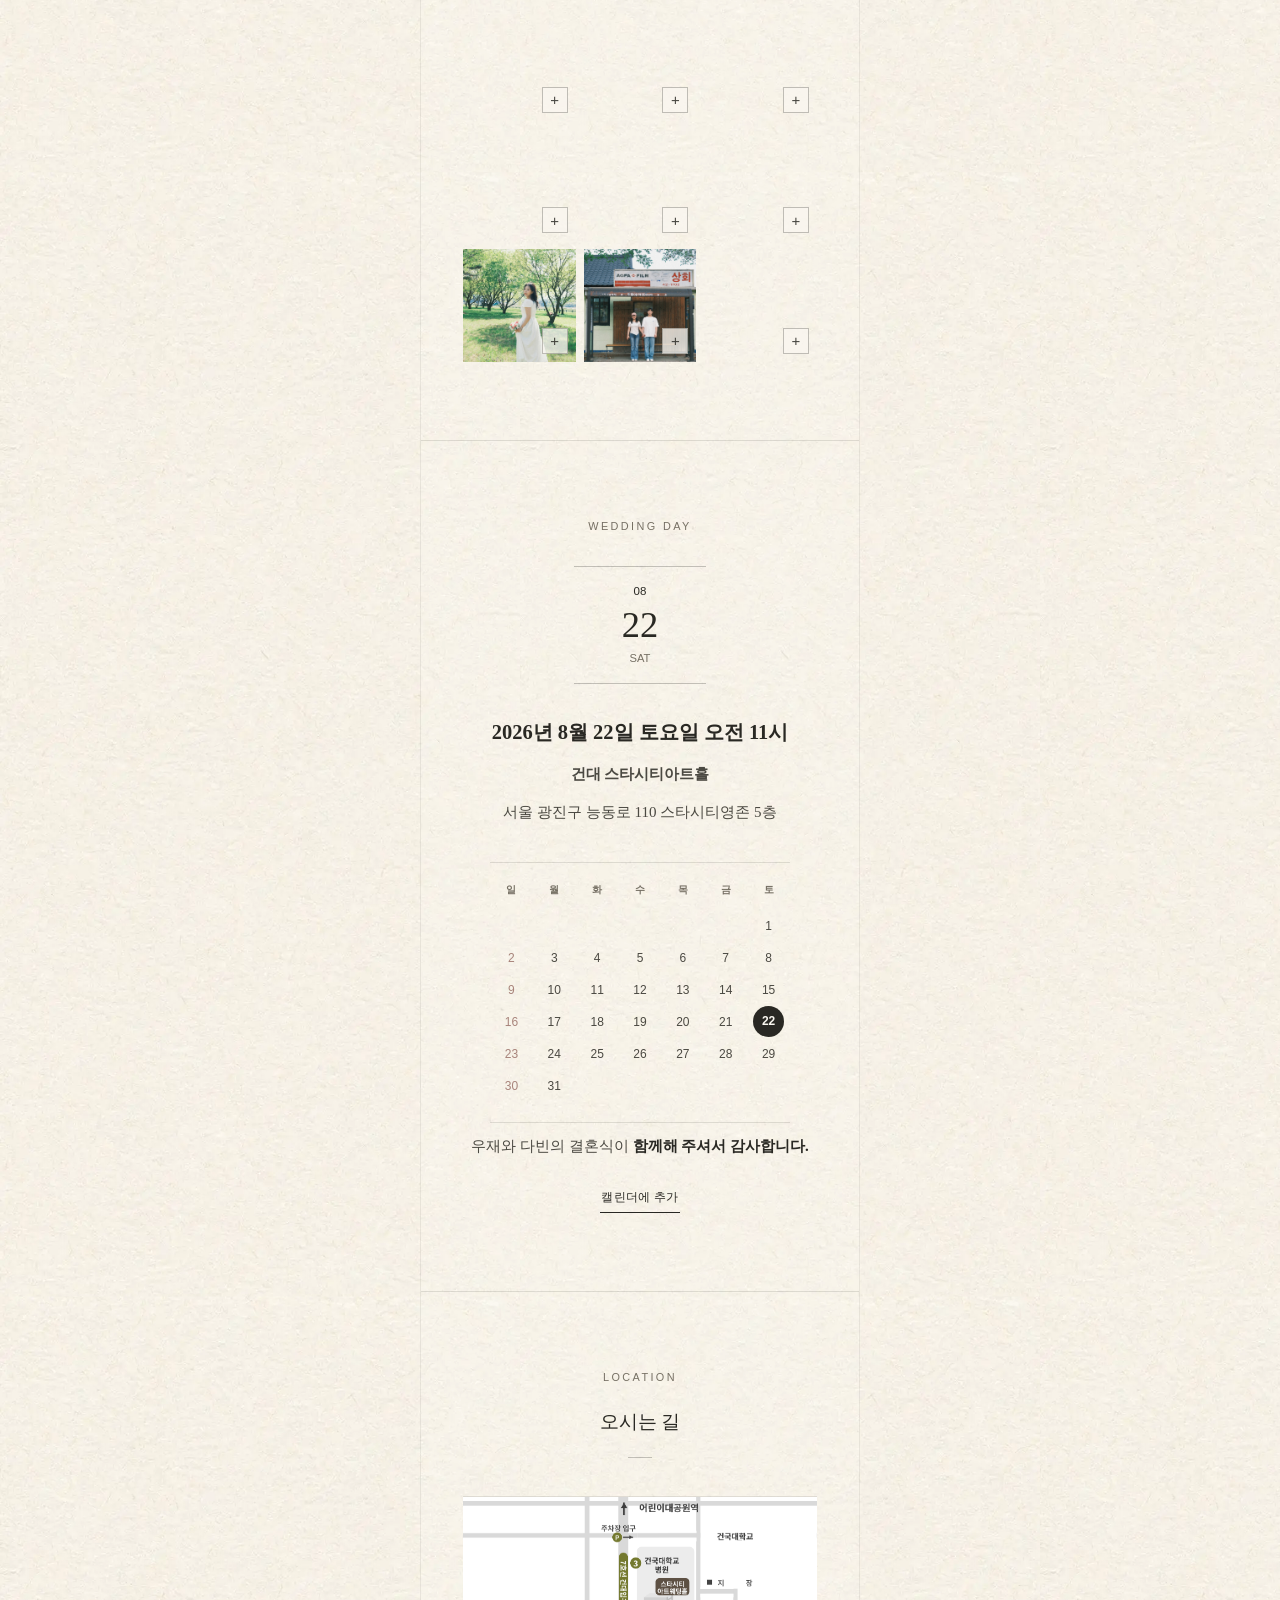
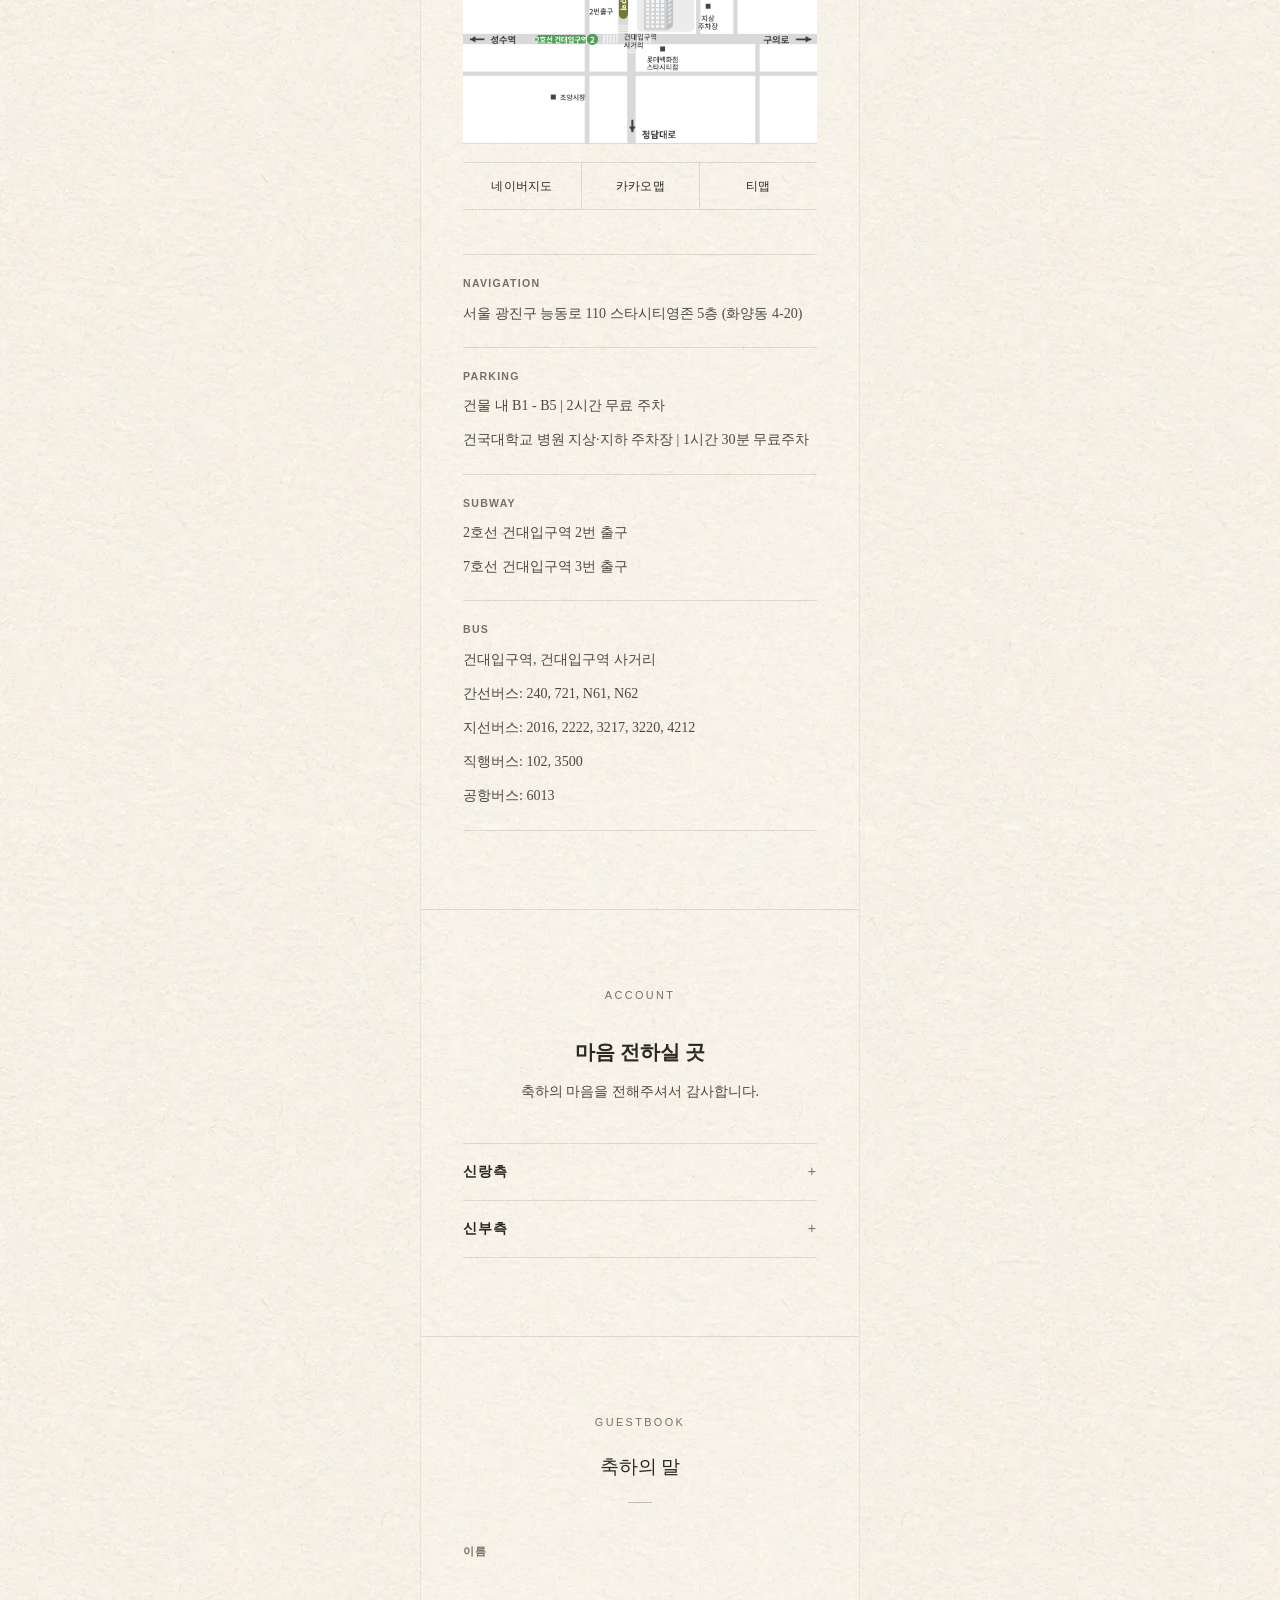
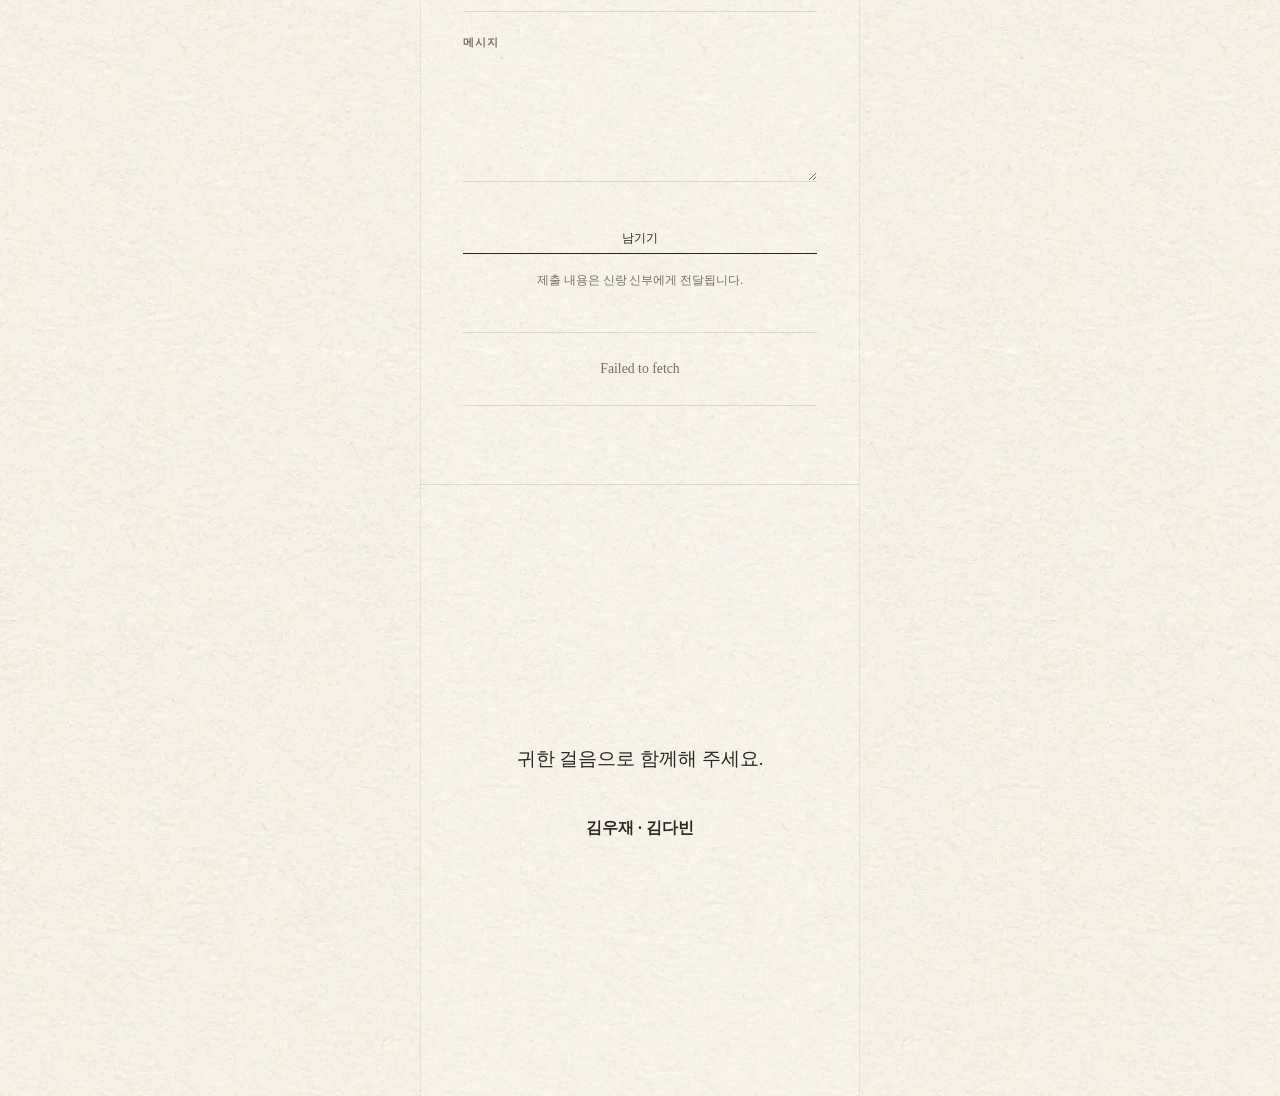
==== commit 4cdda6db: "Add pinch zoom to photo viewer" ====
--- a/index.html
+++ b/index.html
@@ -10,7 +10,7 @@
     <meta name="theme-color" content="#f4efe6" />
     <title>김우재 · 김다빈 결혼합니다</title>
     <link rel="preload" href="assets/paper-ivory.webp" as="image" type="image/webp" />
-    <link rel="stylesheet" href="styles.css?v=20260621-gallery-zoom1" />
+    <link rel="stylesheet" href="styles.css?v=20260628-pinch-zoom1" />
   </head>
   <body>
     <main id="app" aria-label="김우재와 김다빈의 모바일 청첩장"></main>
@@ -20,13 +20,15 @@
       <div class="photo-viewer">
         <button class="dialog-nav dialog-prev" type="button" aria-label="이전 사진" data-photo-prev>‹</button>
         <figure class="dialog-figure">
-          <img alt="" />
+          <div class="dialog-image-stage">
+            <img alt="" draggable="false" />
+          </div>
           <figcaption class="dialog-counter" aria-live="polite"></figcaption>
         </figure>
         <button class="dialog-nav dialog-next" type="button" aria-label="다음 사진" data-photo-next>›</button>
       </div>
     </dialog>
 
-    <script src="script.js?v=20260628-photo-refresh1"></script>
+    <script src="script.js?v=20260628-pinch-zoom1"></script>
   </body>
 </html>
--- a/styles.css
+++ b/styles.css
@@ -909,18 +909,46 @@
 
 .photo-viewer {
   position: relative;
-  touch-action: pan-y;
 }
 
 .dialog-figure {
   margin: 0;
+}
+
+.dialog-image-stage {
+  overflow: hidden;
+  touch-action: none;
+  cursor: zoom-in;
+}
+
+.photo-dialog.is-zoomed .dialog-image-stage {
+  cursor: grab;
+}
+
+.photo-dialog.is-dragging .dialog-image-stage {
+  cursor: grabbing;
 }
 
 .photo-dialog img {
   display: block;
   width: 100%;
+  height: auto;
   max-height: calc(100svh - 118px);
   object-fit: contain;
+  transform: translate3d(var(--photo-x, 0px), var(--photo-y, 0px), 0) scale(var(--photo-scale, 1));
+  transform-origin: center center;
+  transition: transform 160ms ease;
+  user-select: none;
+  -webkit-user-drag: none;
+}
+
+.photo-dialog.is-gesture-active img,
+.photo-dialog.is-dragging img {
+  transition: none;
+}
+
+.photo-dialog.is-zoomed .dialog-nav {
+  opacity: 0.34;
 }
 
 .dialog-counter {
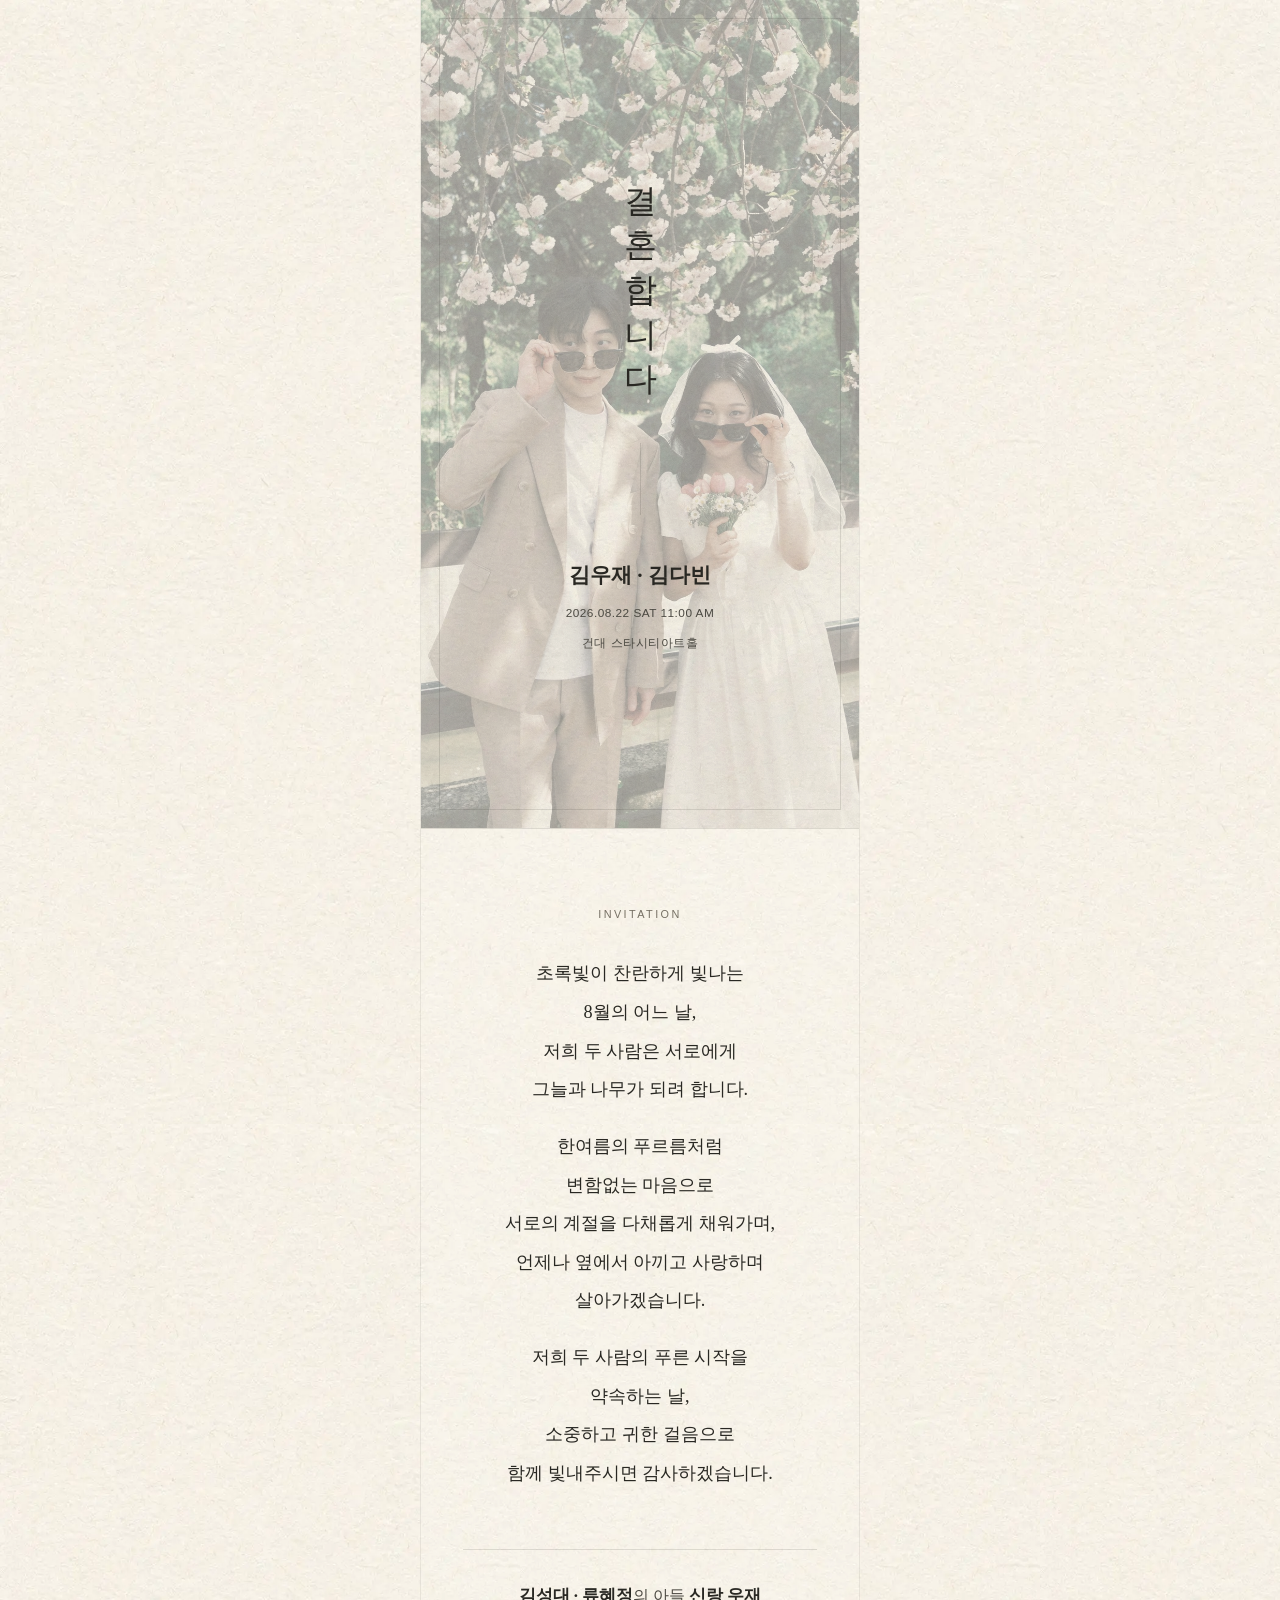
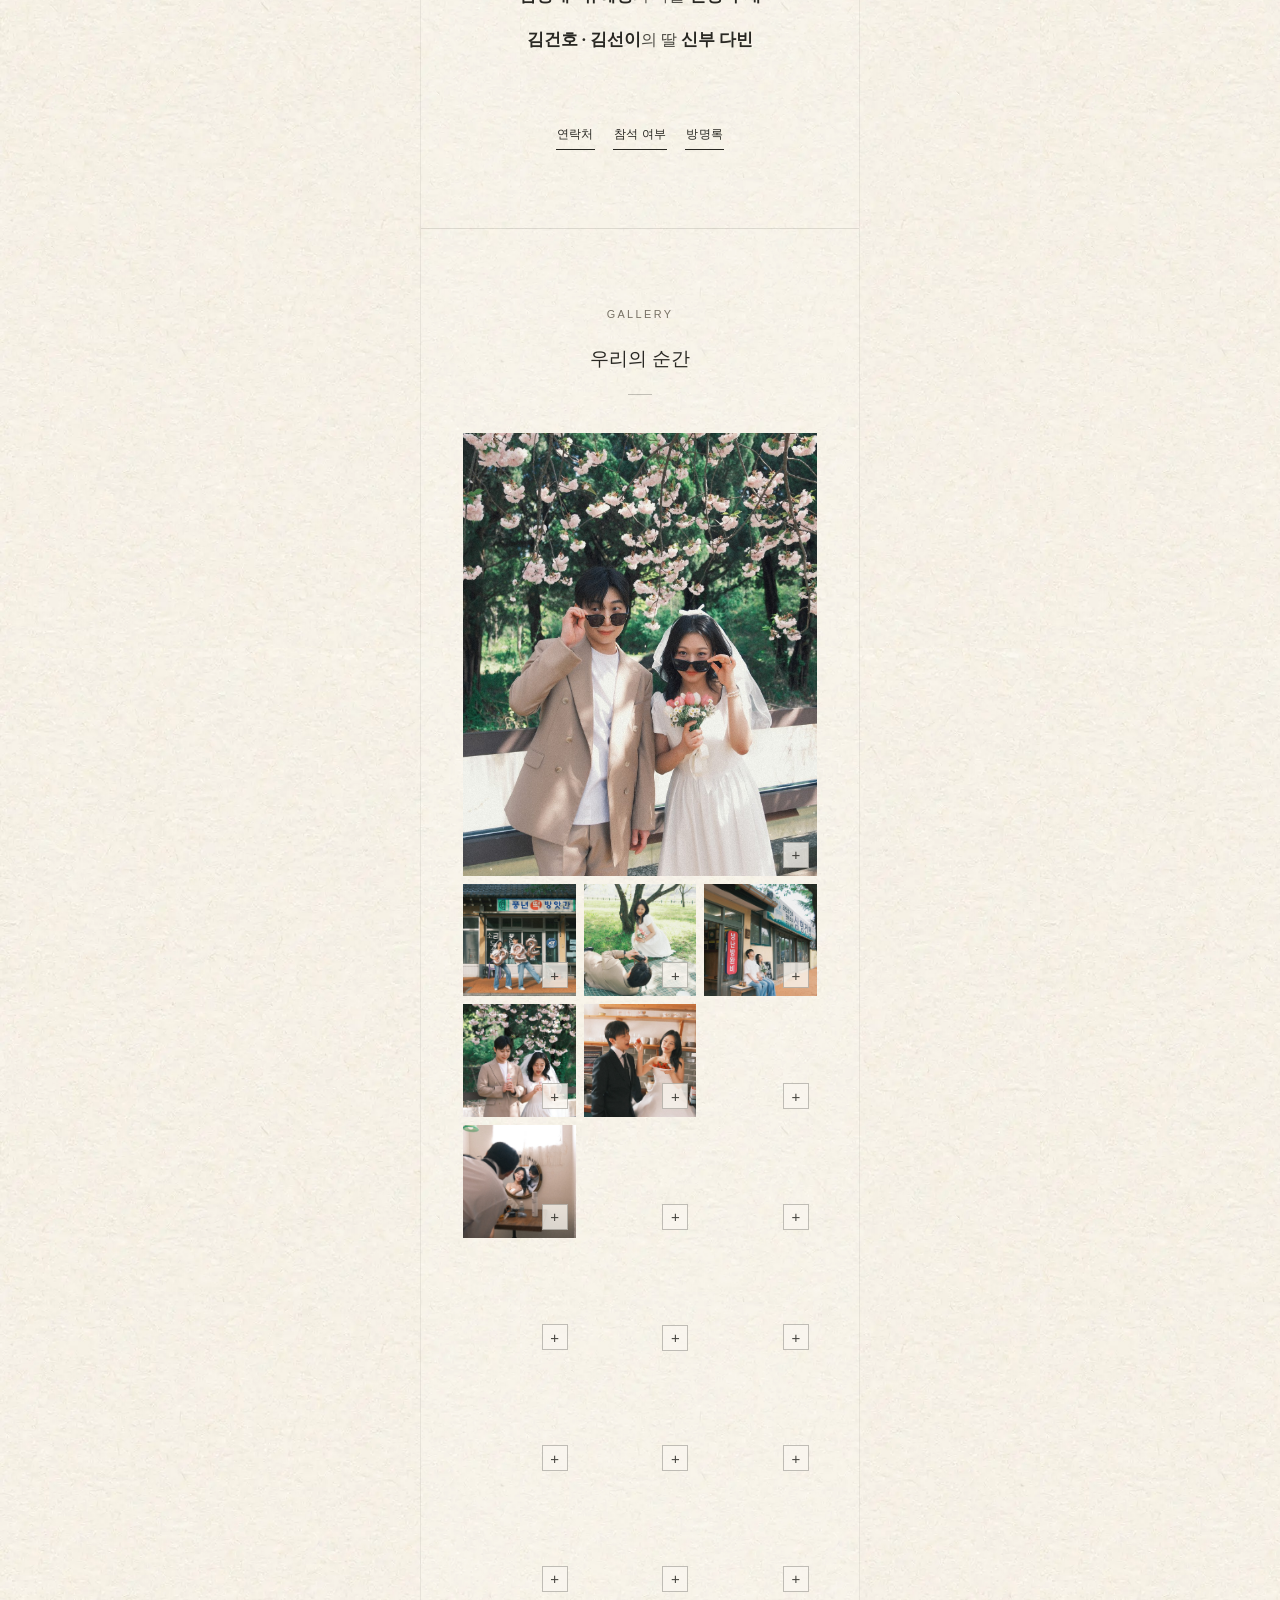
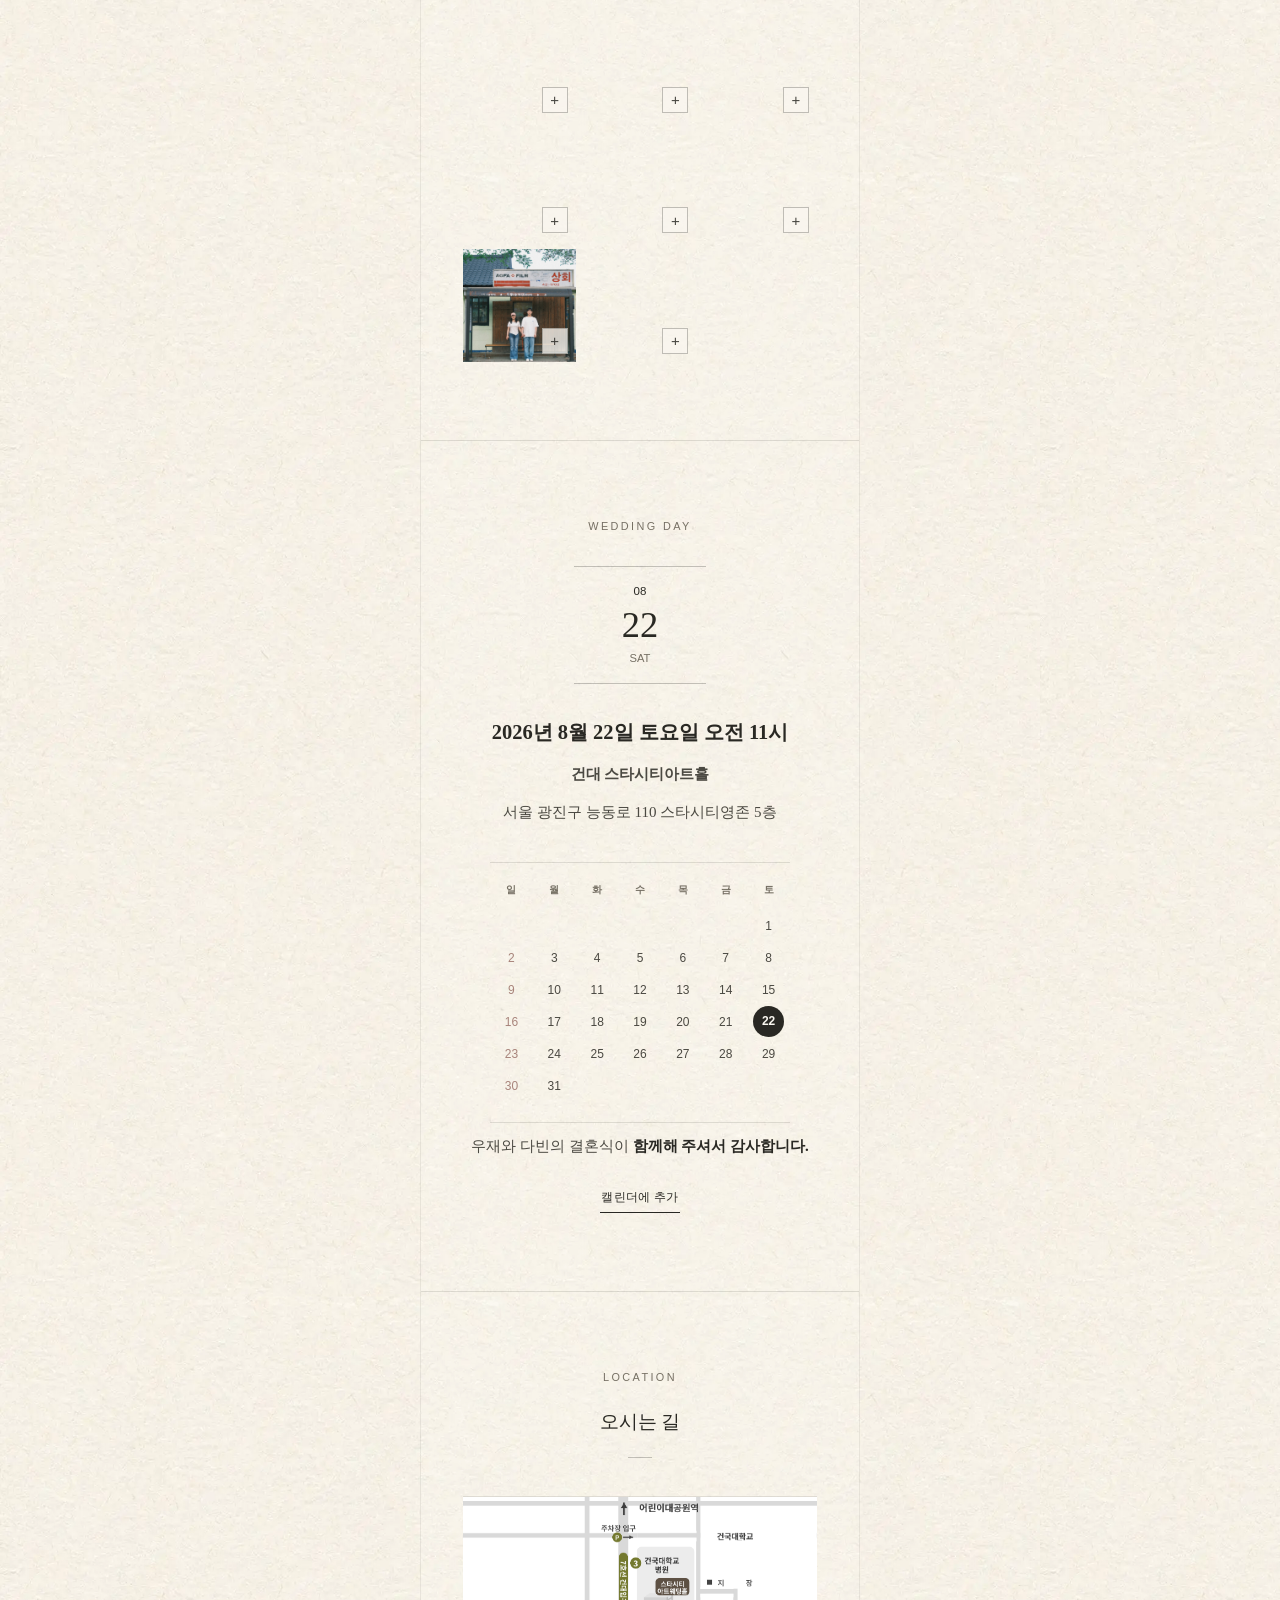
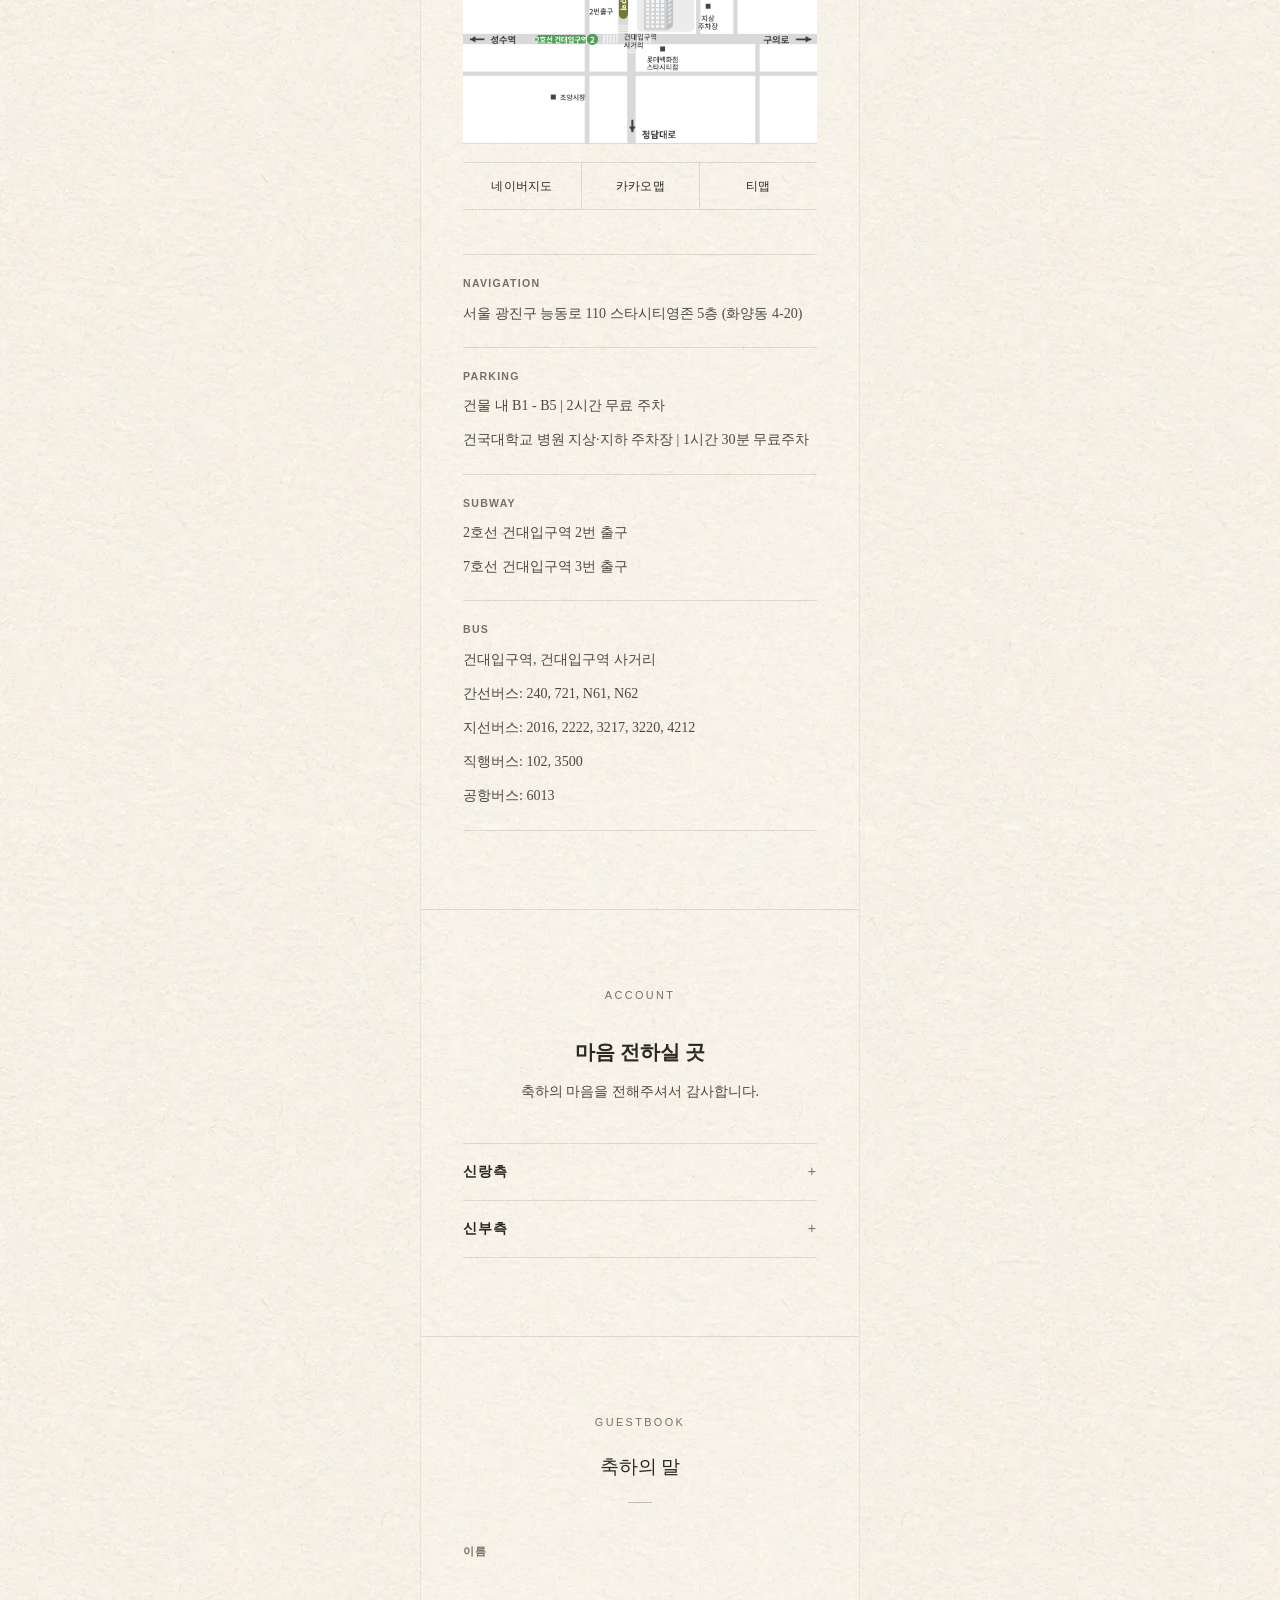
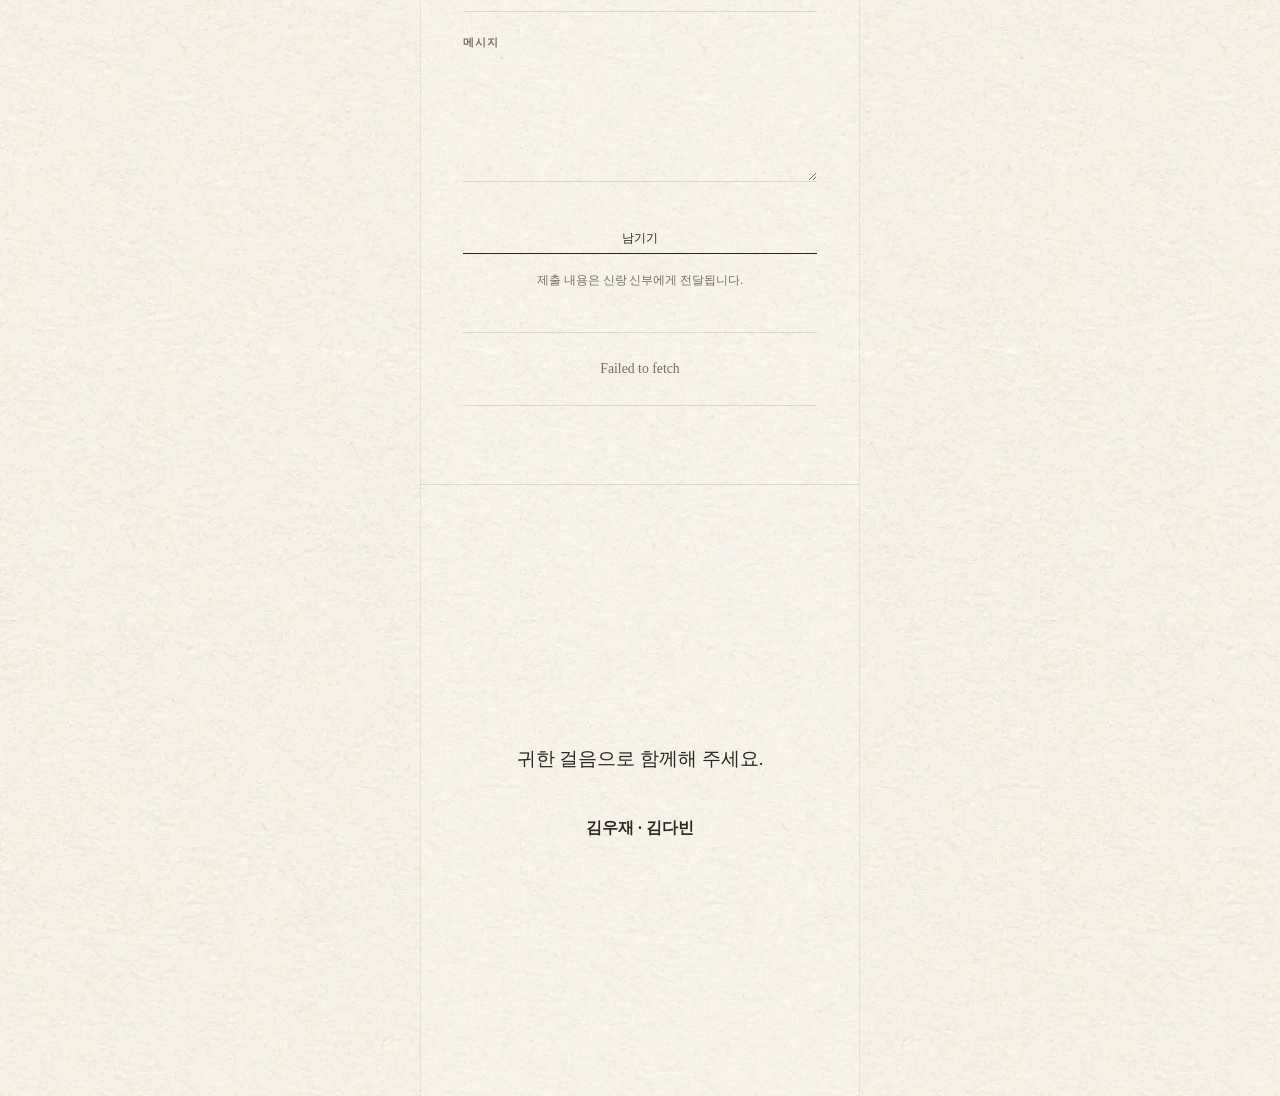
==== commit 3cf16175: "Remove second gallery photo" ====
--- a/index.html
+++ b/index.html
@@ -29,6 +29,6 @@
       </div>
     </dialog>
 
-    <script src="script.js?v=20260628-pinch-zoom1"></script>
+    <script src="script.js?v=20260628-remove-photo2"></script>
   </body>
 </html>
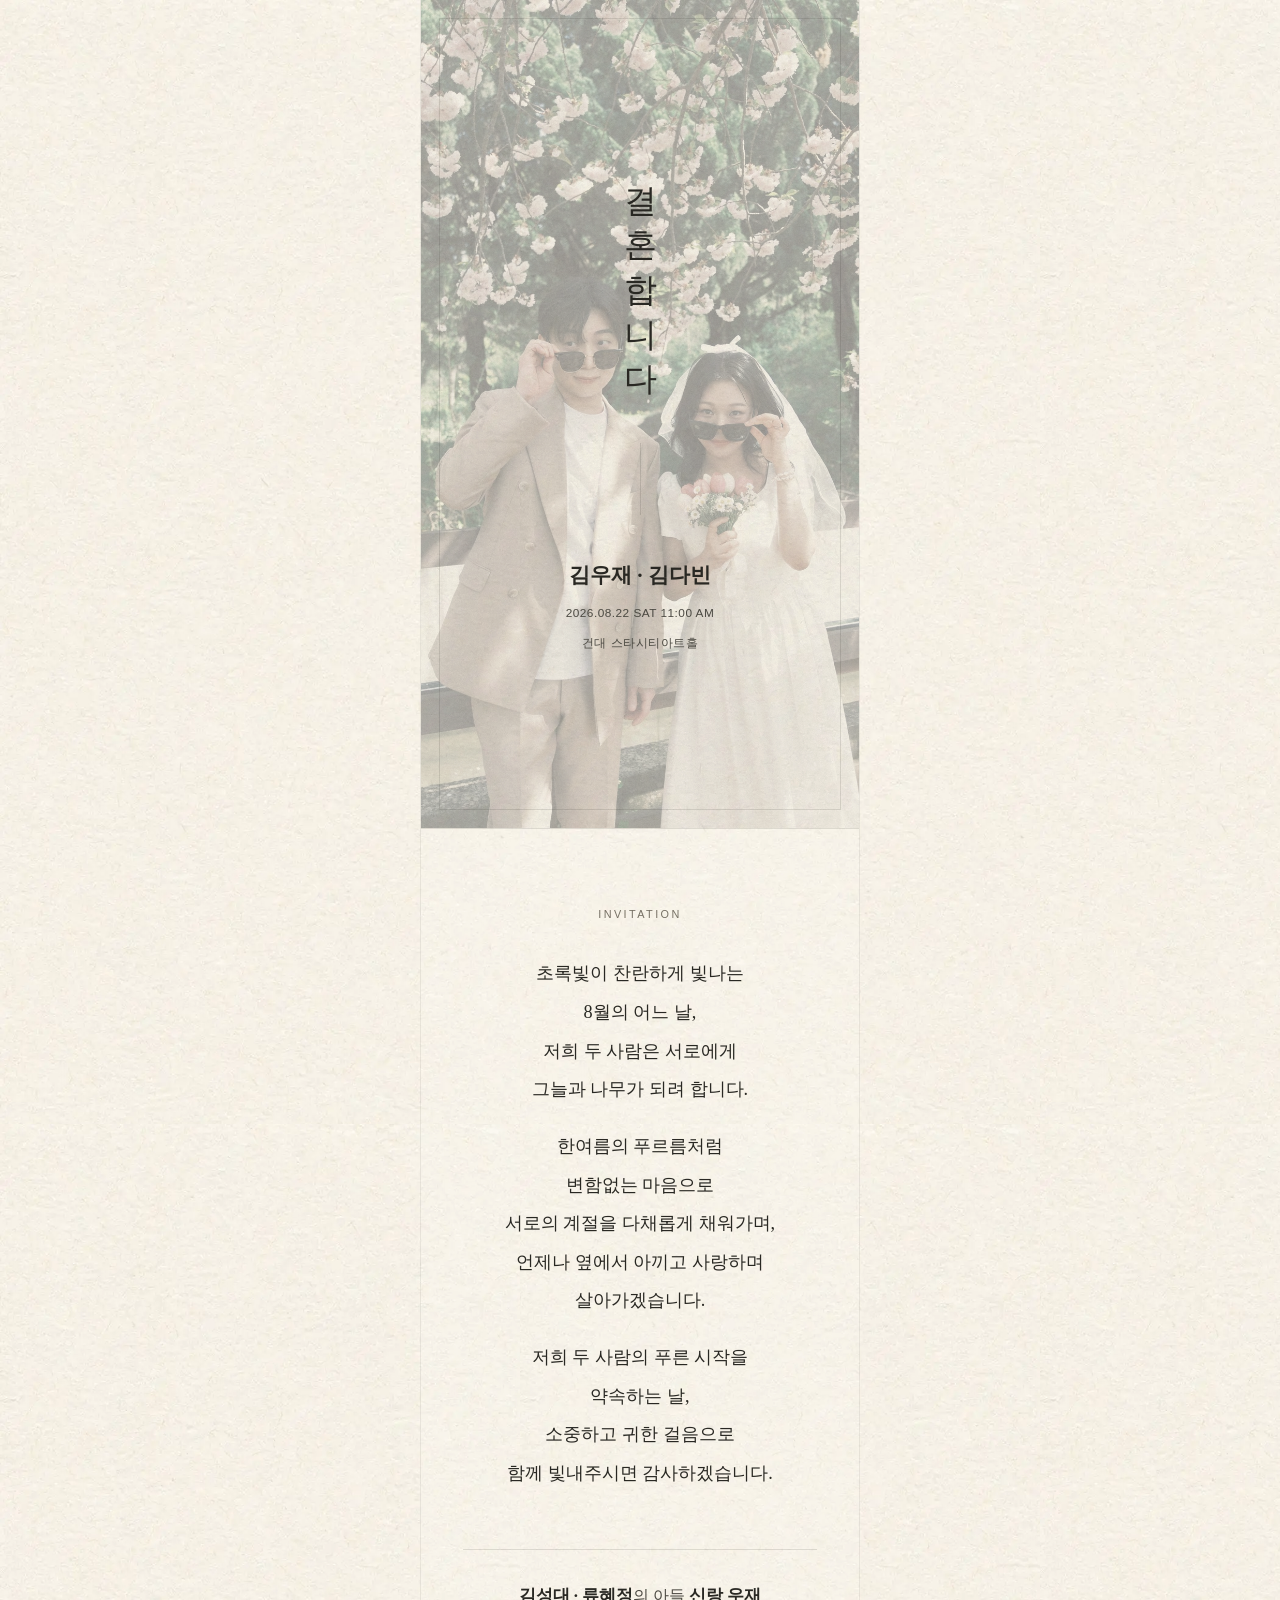
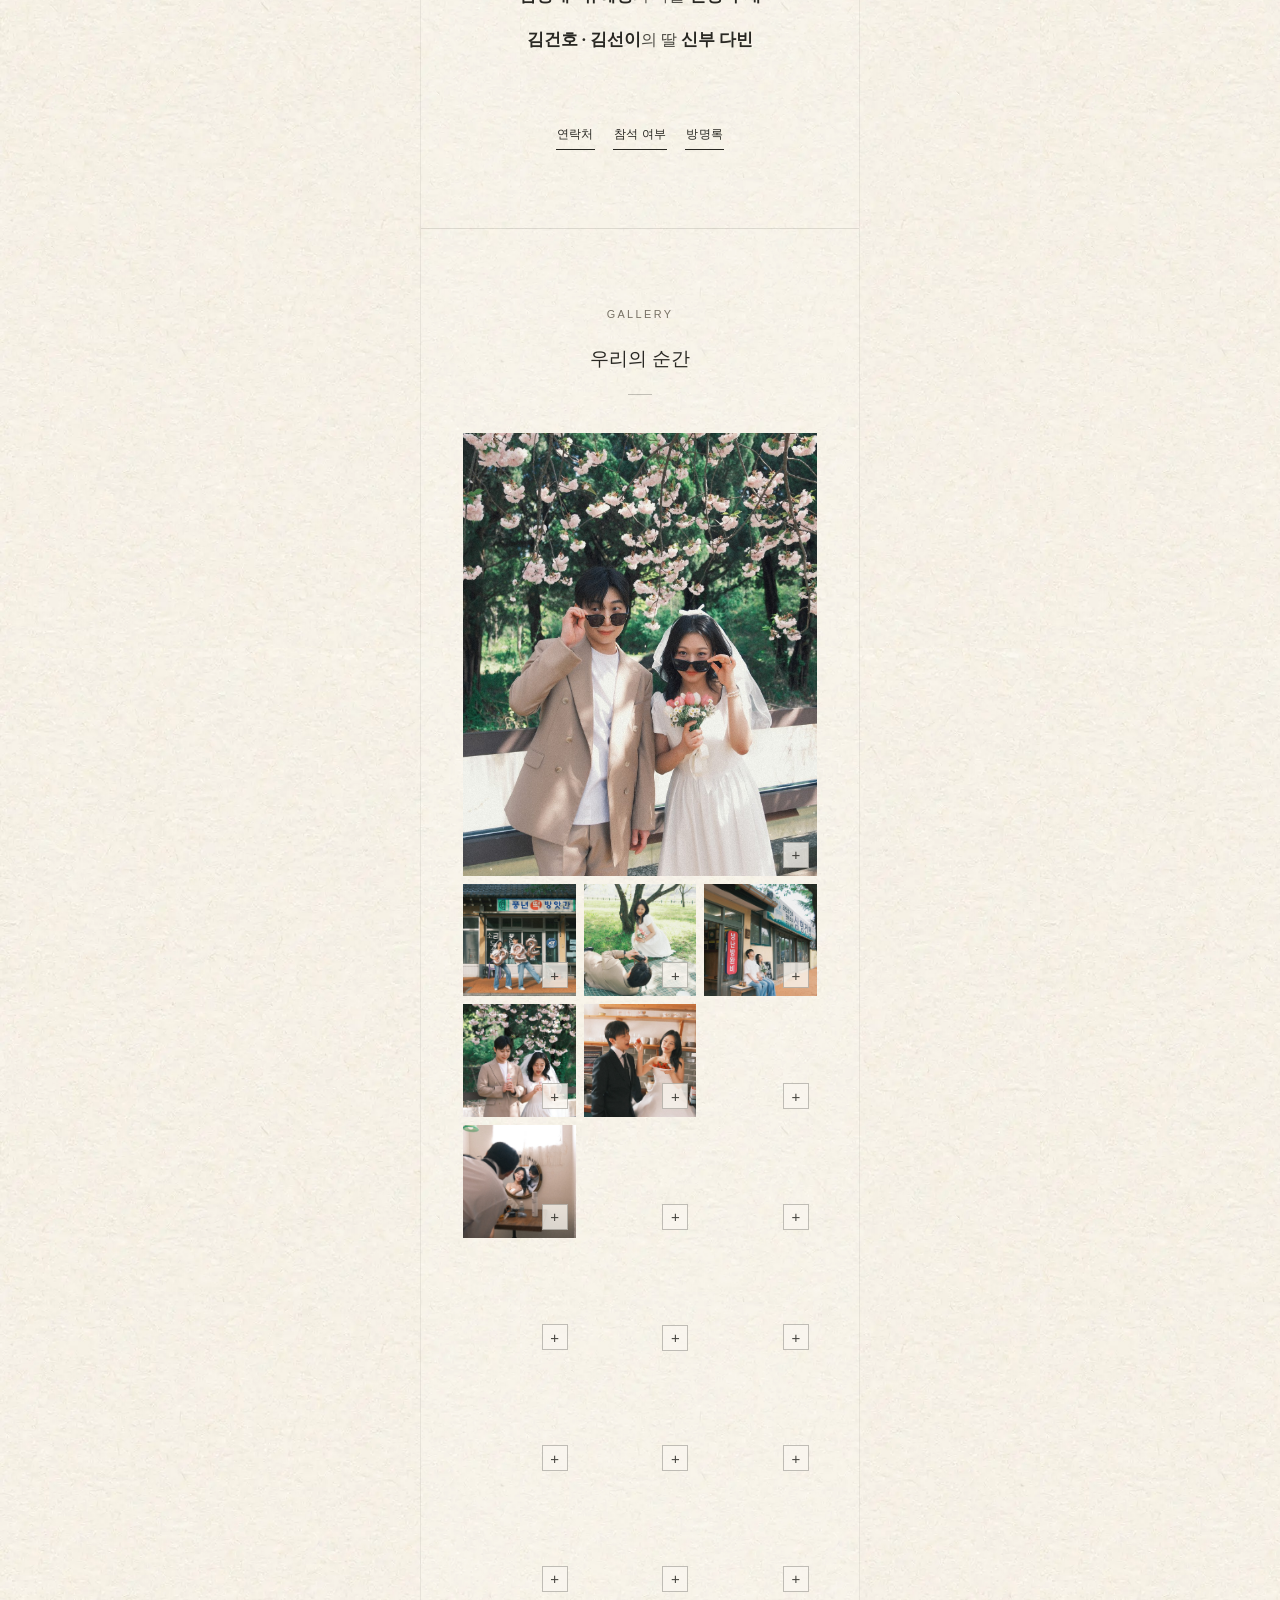
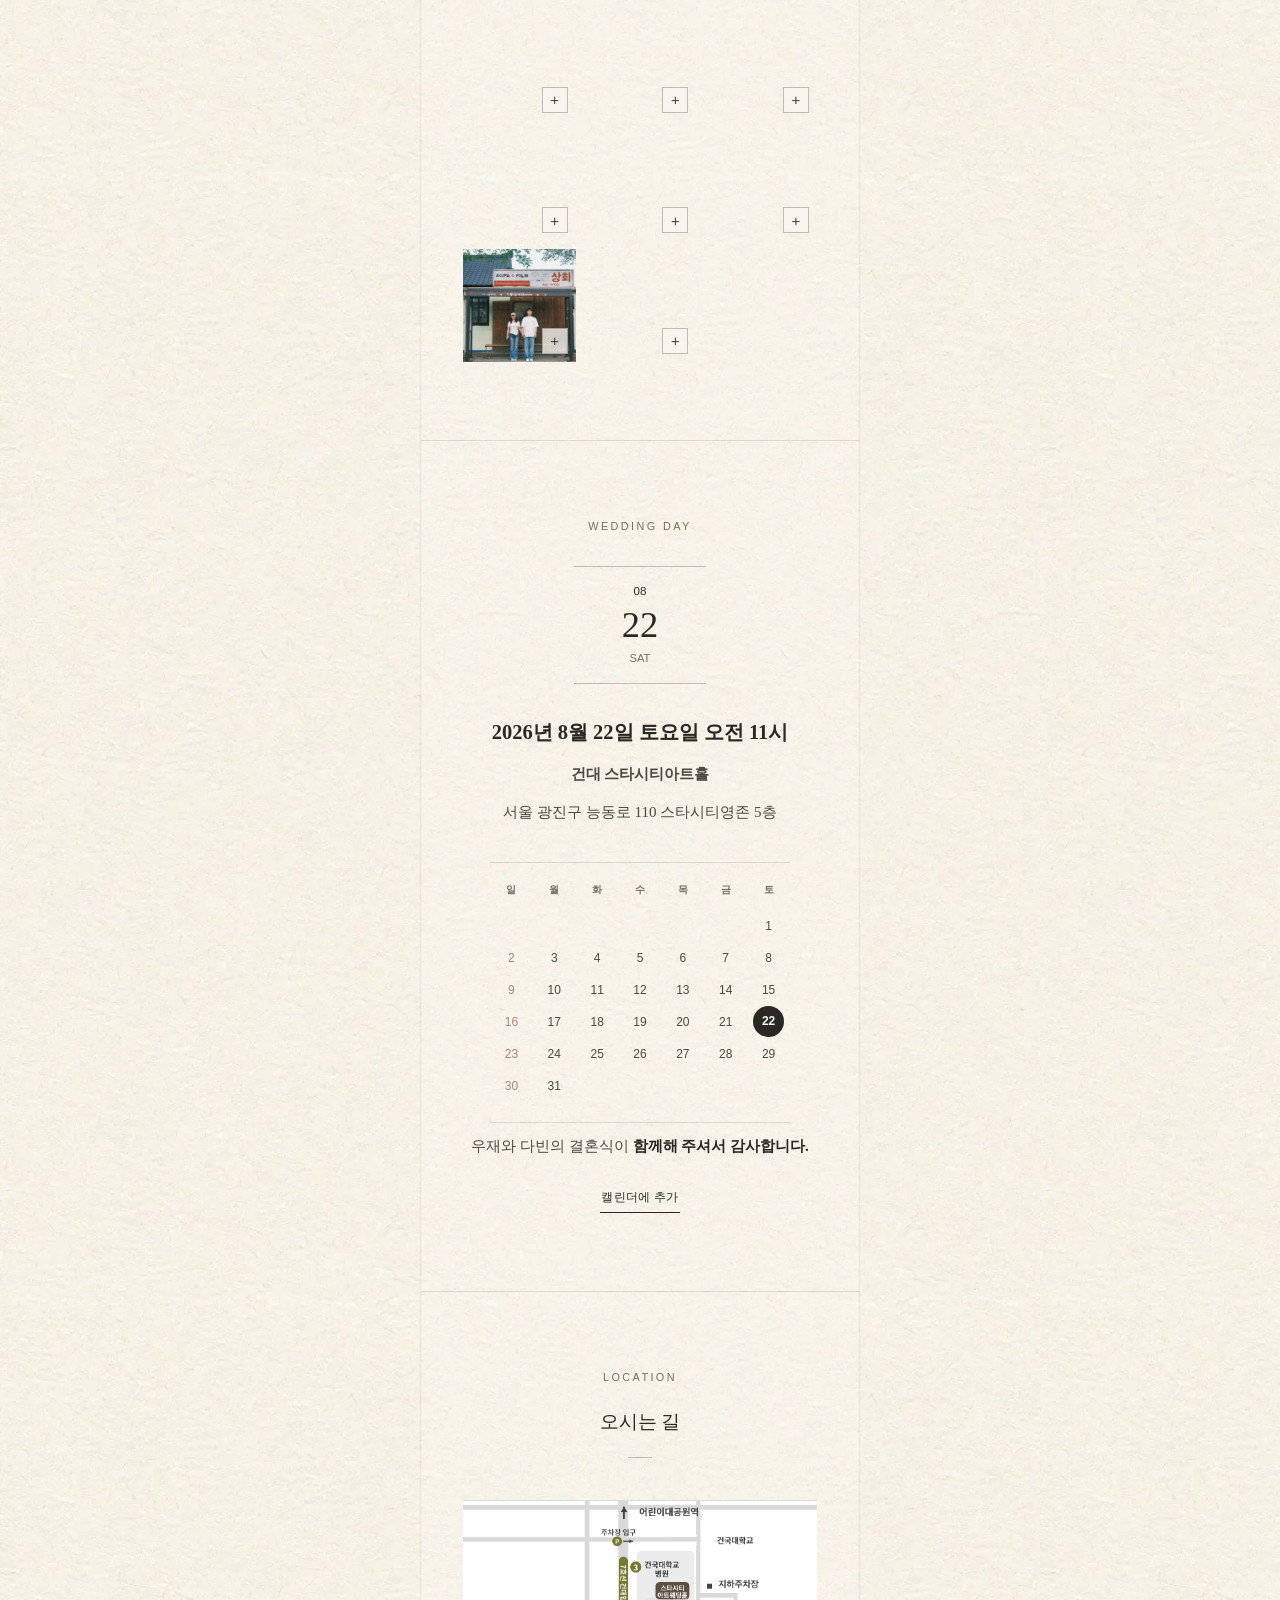
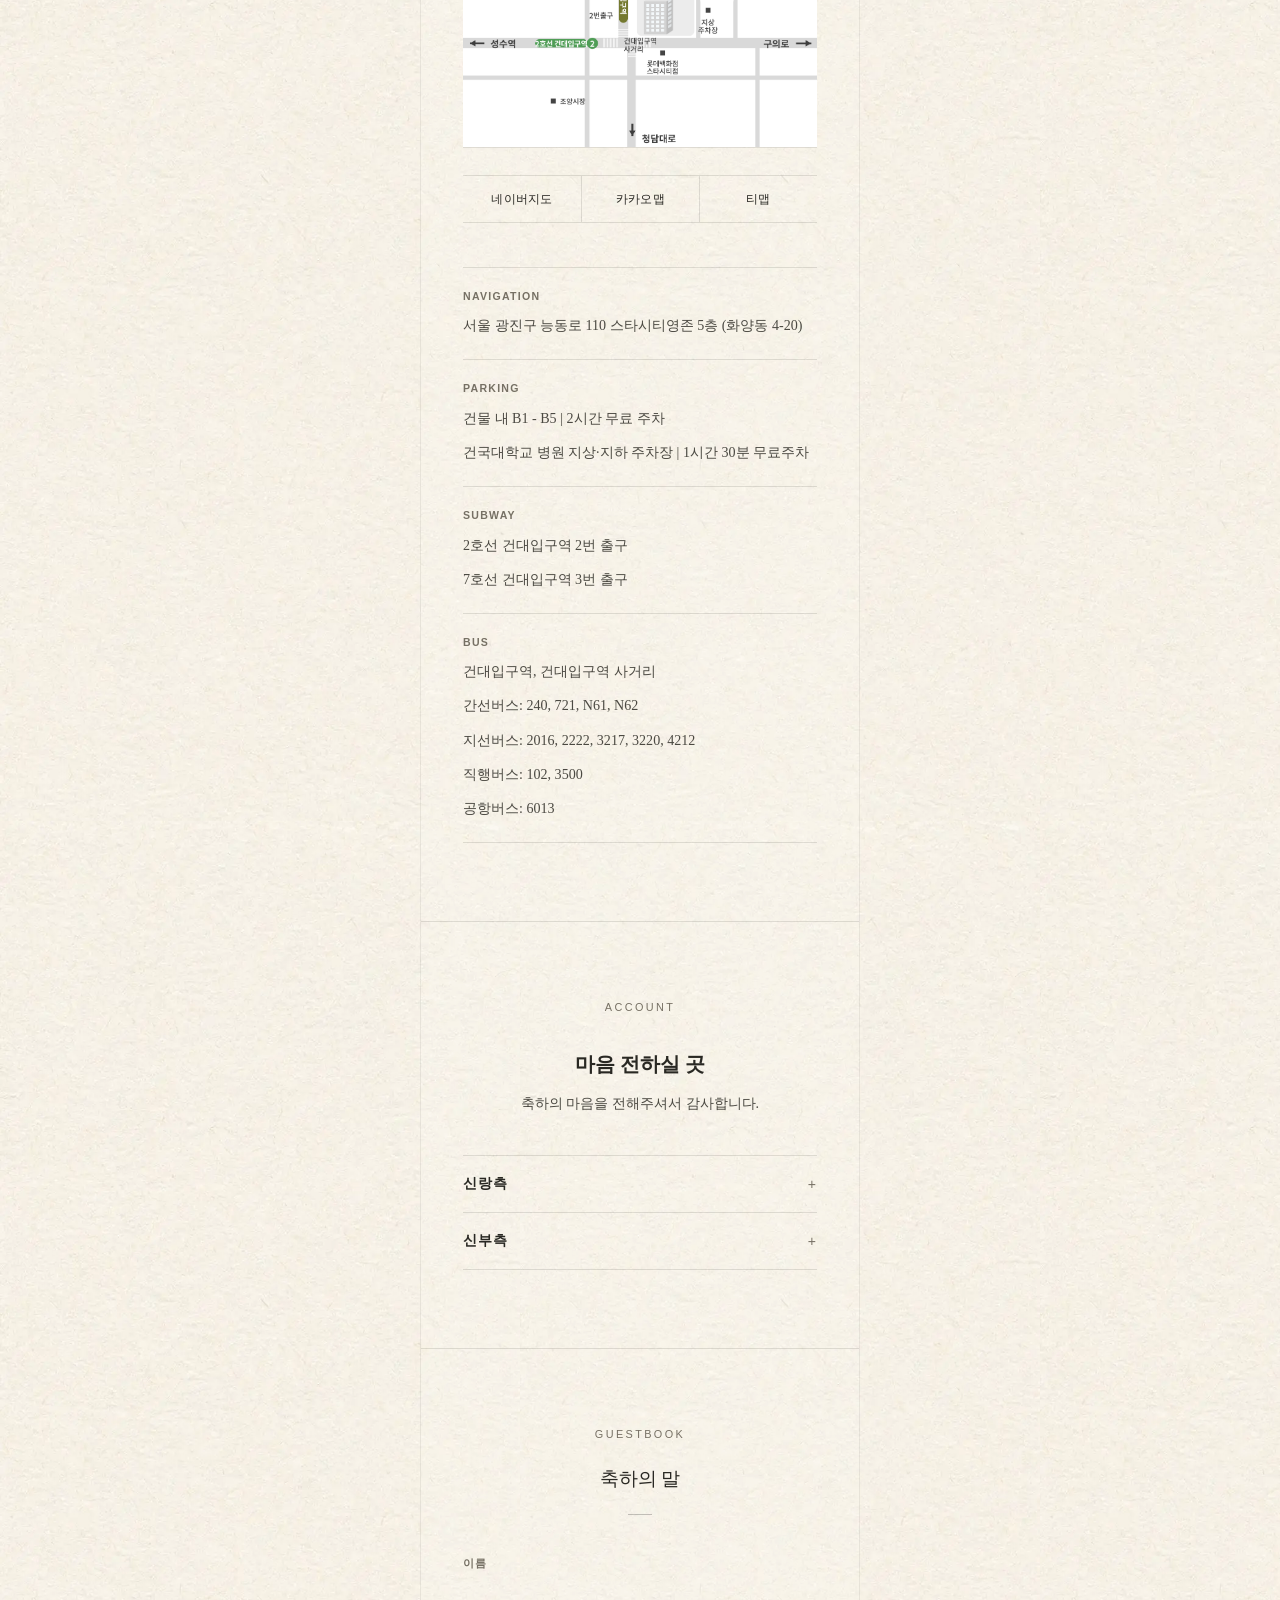
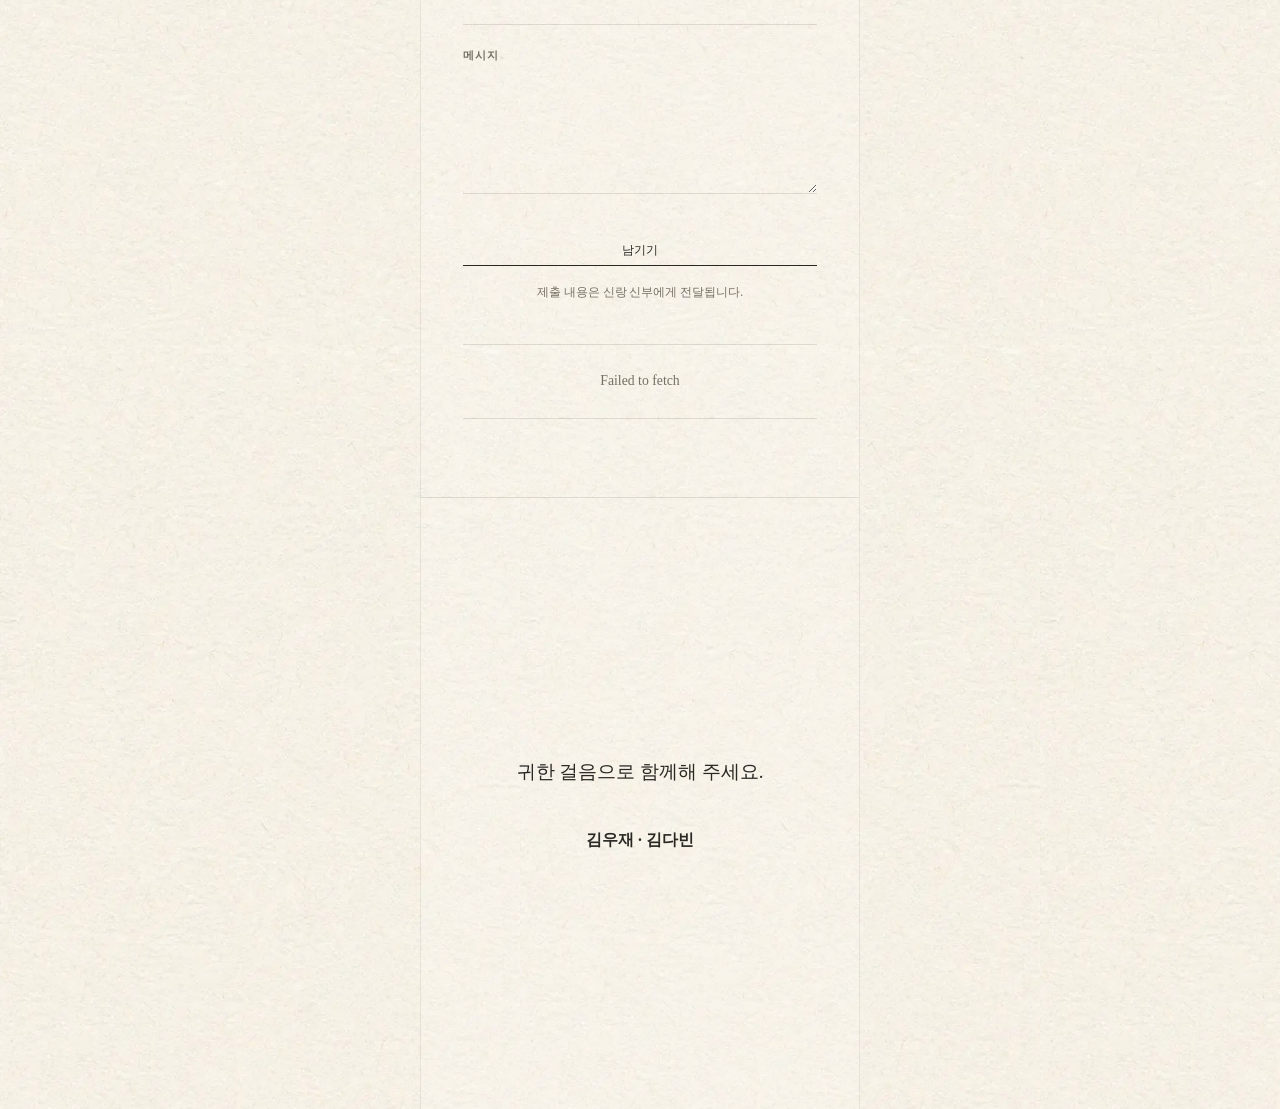
==== commit e9a18d7d: "Fix map label and enable map zoom" ====
--- a/index.html
+++ b/index.html
@@ -10,13 +10,13 @@
     <meta name="theme-color" content="#f4efe6" />
     <title>김우재 · 김다빈 결혼합니다</title>
     <link rel="preload" href="assets/paper-ivory.webp" as="image" type="image/webp" />
-    <link rel="stylesheet" href="styles.css?v=20260628-pinch-zoom1" />
+    <link rel="stylesheet" href="styles.css?v=20260628-map-zoom1" />
   </head>
   <body>
     <main id="app" aria-label="김우재와 김다빈의 모바일 청첩장"></main>
 
-    <dialog id="photoDialog" class="photo-dialog" aria-label="사진 크게 보기">
-      <button class="dialog-close" type="button" aria-label="사진 닫기">닫기</button>
+    <dialog id="photoDialog" class="photo-dialog" aria-label="이미지 크게 보기">
+      <button class="dialog-close" type="button" aria-label="이미지 닫기">닫기</button>
       <div class="photo-viewer">
         <button class="dialog-nav dialog-prev" type="button" aria-label="이전 사진" data-photo-prev>‹</button>
         <figure class="dialog-figure">
@@ -29,6 +29,6 @@
       </div>
     </dialog>
 
-    <script src="script.js?v=20260628-remove-photo2"></script>
+    <script src="script.js?v=20260628-map-zoom1"></script>
   </body>
 </html>
--- a/styles.css
+++ b/styles.css
@@ -534,6 +534,7 @@
 .line-button:focus-visible,
 .nav-button:focus-visible,
 .copy-button:focus-visible,
+.map-panel:focus-visible,
 .photo-button:focus-visible,
 .dialog-close:focus-visible,
 .dialog-nav:focus-visible {
@@ -542,11 +543,15 @@
 }
 
 .map-panel {
+  width: 100%;
   margin-top: 4px;
+  padding: 0;
+  border: 0;
   border-top: 1px solid var(--line);
   border-bottom: 1px solid var(--line);
   background: var(--wash);
   overflow: hidden;
+  cursor: zoom-in;
 }
 
 .map-image {
@@ -951,6 +956,10 @@
   opacity: 0.34;
 }
 
+.photo-dialog.is-single-photo .dialog-nav {
+  display: none;
+}
+
 .dialog-counter {
   min-height: 36px;
   border-top: 1px solid var(--line);
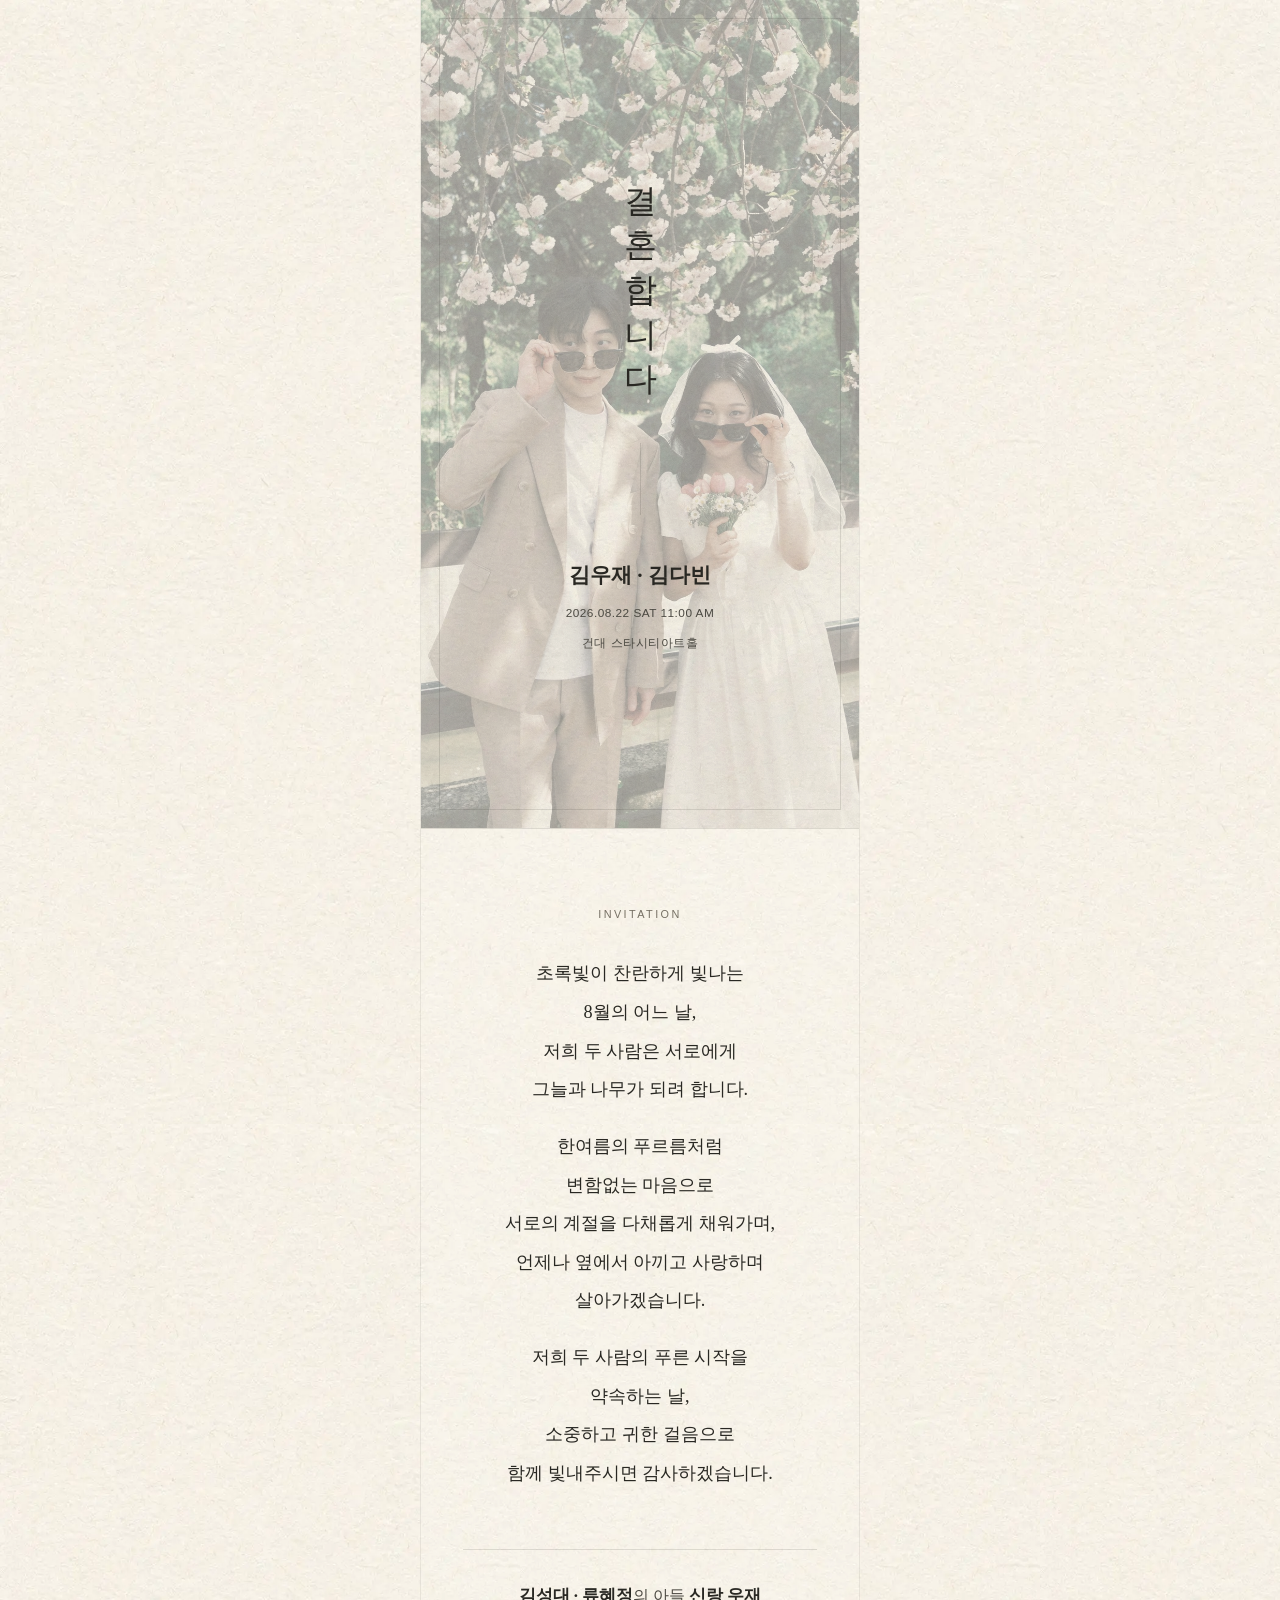
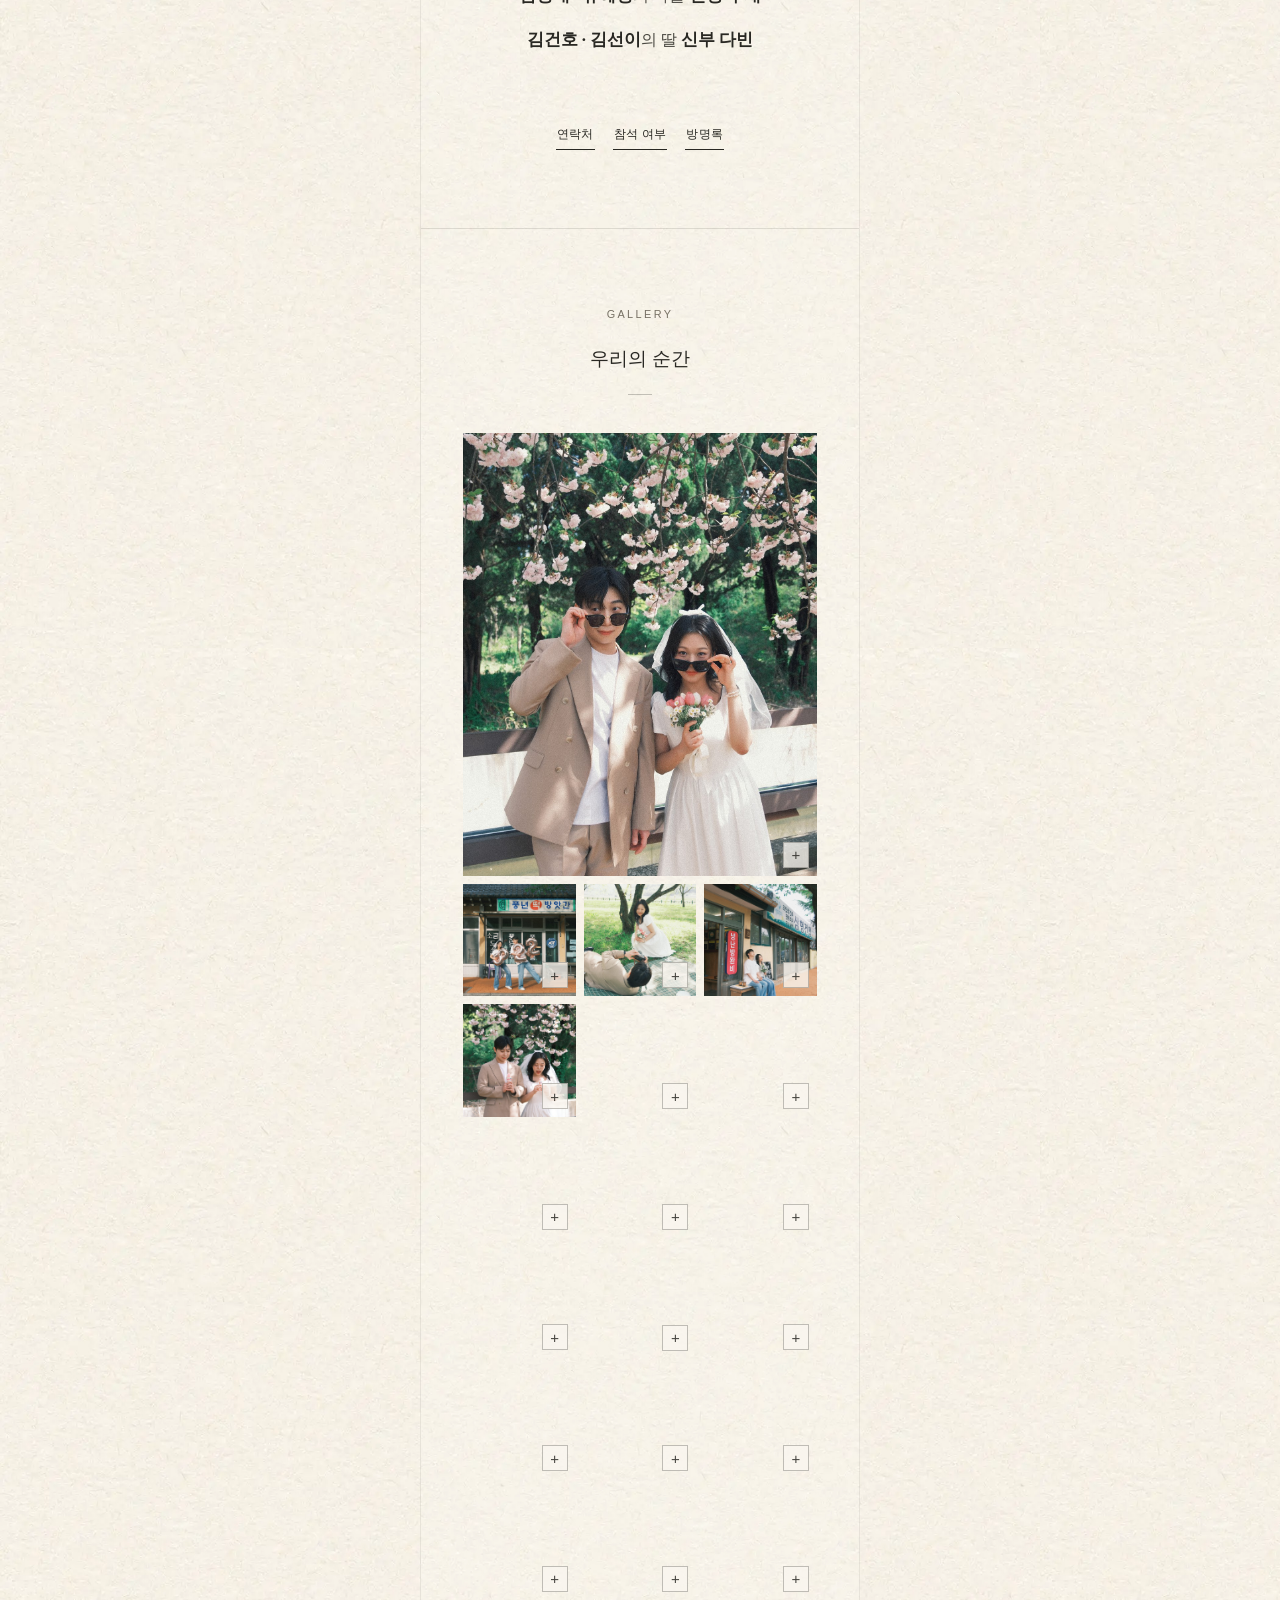
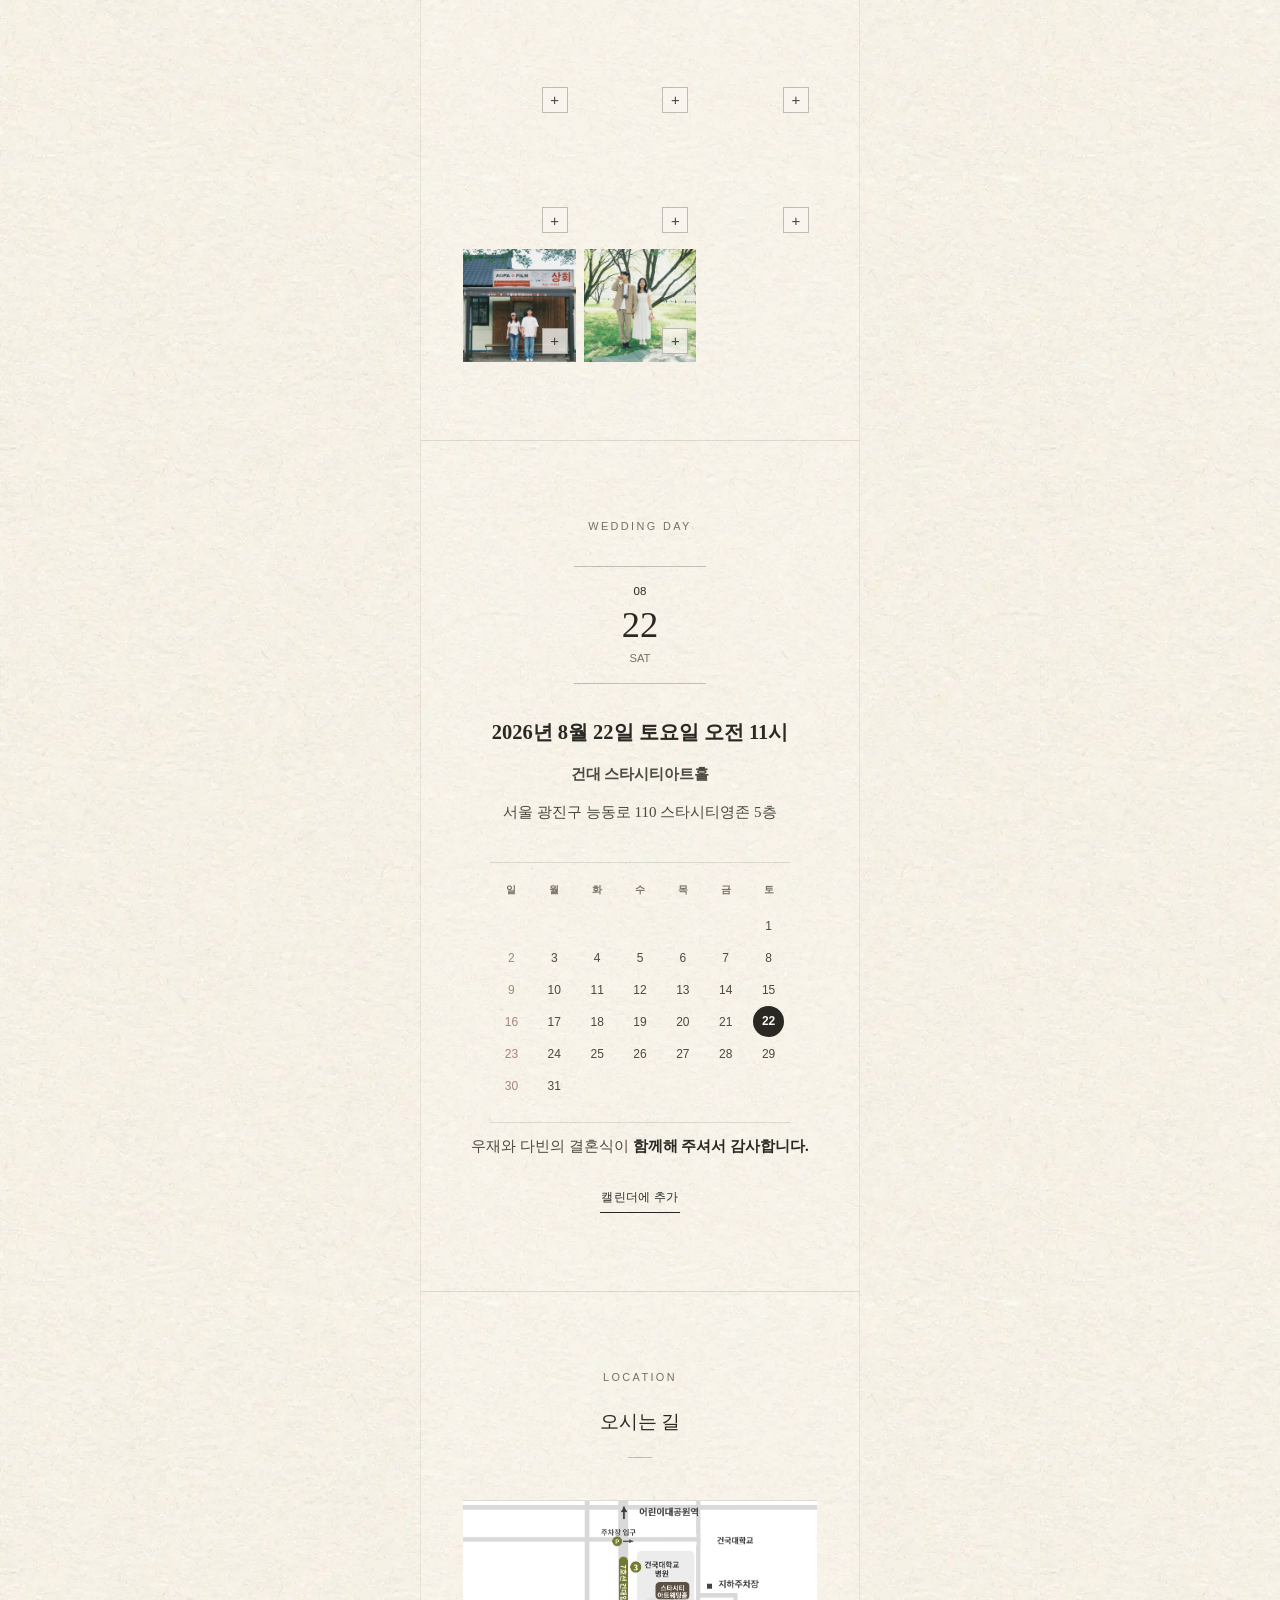
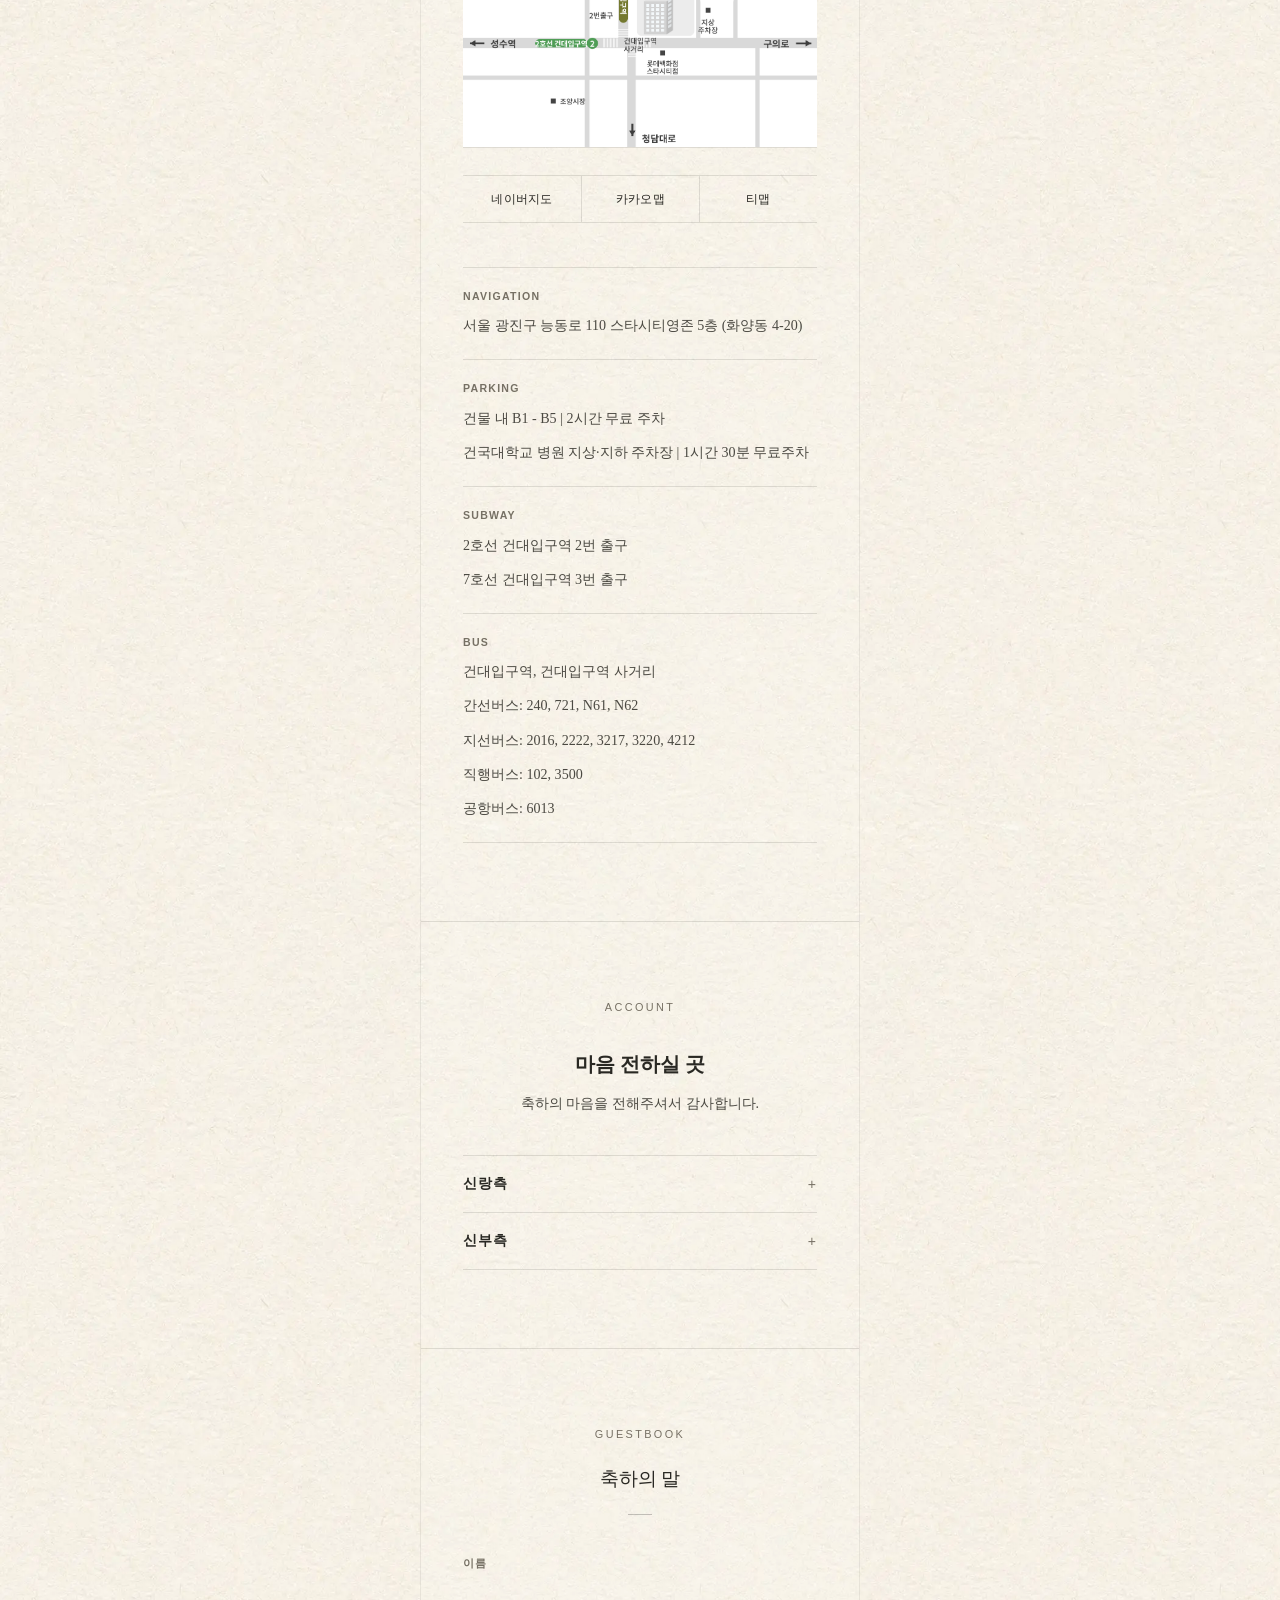
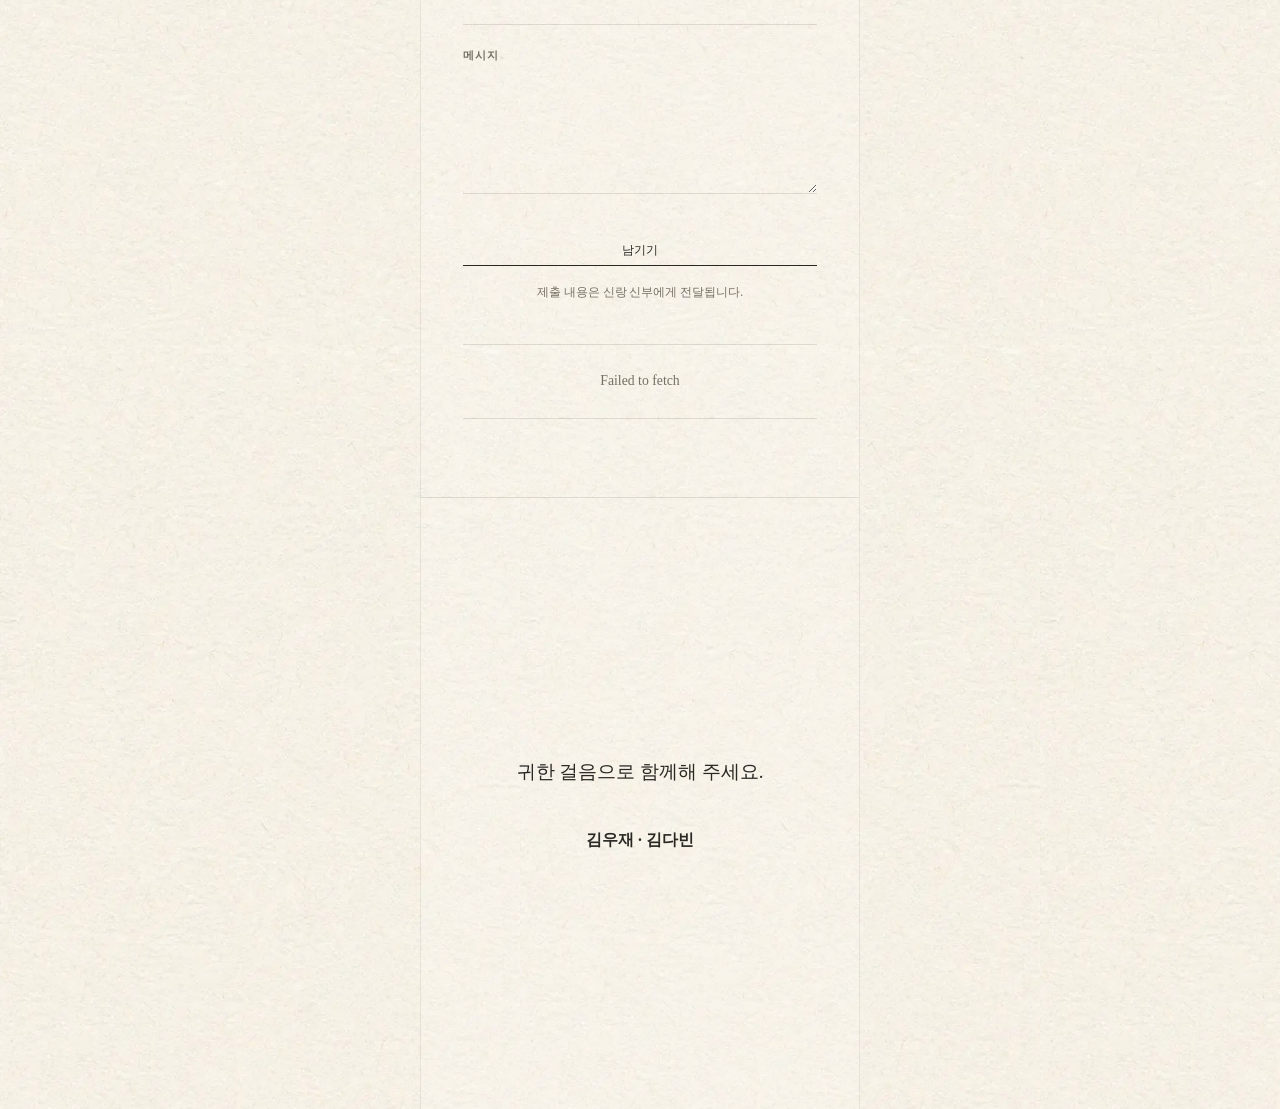
==== commit a55c6fbe: "Improve photo zoom reset behavior" ====
--- a/index.html
+++ b/index.html
@@ -10,7 +10,7 @@
     <meta name="theme-color" content="#f4efe6" />
     <title>김우재 · 김다빈 결혼합니다</title>
     <link rel="preload" href="assets/paper-ivory.webp" as="image" type="image/webp" />
-    <link rel="stylesheet" href="styles.css?v=20260628-map-zoom1" />
+    <link rel="stylesheet" href="styles.css?v=20260628-zoom-reset1" />
   </head>
   <body>
     <main id="app" aria-label="김우재와 김다빈의 모바일 청첩장"></main>
@@ -26,9 +26,10 @@
           <figcaption class="dialog-counter" aria-live="polite"></figcaption>
         </figure>
         <button class="dialog-nav dialog-next" type="button" aria-label="다음 사진" data-photo-next>›</button>
+        <button class="dialog-reset" type="button" data-photo-reset aria-label="이미지 원래 크기로 보기">원래 크기</button>
       </div>
     </dialog>
 
-    <script src="script.js?v=20260628-map-zoom1"></script>
+    <script src="script.js?v=20260628-zoom-reset1"></script>
   </body>
 </html>
--- a/styles.css
+++ b/styles.css
@@ -537,6 +537,7 @@
 .map-panel:focus-visible,
 .photo-button:focus-visible,
 .dialog-close:focus-visible,
+.dialog-reset:focus-visible,
 .dialog-nav:focus-visible {
   outline: 2px solid rgba(41, 40, 35, 0.72);
   outline-offset: 3px;
@@ -906,6 +907,8 @@
   background: var(--paper-soft);
   color: var(--ink);
   overflow: hidden;
+  overscroll-behavior: contain;
+  touch-action: none;
 }
 
 .photo-dialog::backdrop {
@@ -921,9 +924,13 @@
 }
 
 .dialog-image-stage {
+  display: flex;
+  align-items: center;
+  justify-content: center;
   overflow: hidden;
   touch-action: none;
   cursor: zoom-in;
+  overscroll-behavior: contain;
 }
 
 .photo-dialog.is-zoomed .dialog-image-stage {
@@ -960,6 +967,27 @@
   display: none;
 }
 
+.dialog-reset {
+  position: absolute;
+  right: 12px;
+  bottom: 48px;
+  z-index: 3;
+  display: none;
+  min-height: 32px;
+  padding: 0 12px 1px;
+  border: 1px solid rgba(41, 40, 35, 0.24);
+  background: rgba(250, 247, 240, 0.86);
+  color: var(--ink);
+  font-family: var(--sans);
+  font-size: 0.72rem;
+  letter-spacing: 0.02em;
+  cursor: pointer;
+}
+
+.photo-dialog.is-zoomed .dialog-reset {
+  display: block;
+}
+
 .dialog-counter {
   min-height: 36px;
   border-top: 1px solid var(--line);
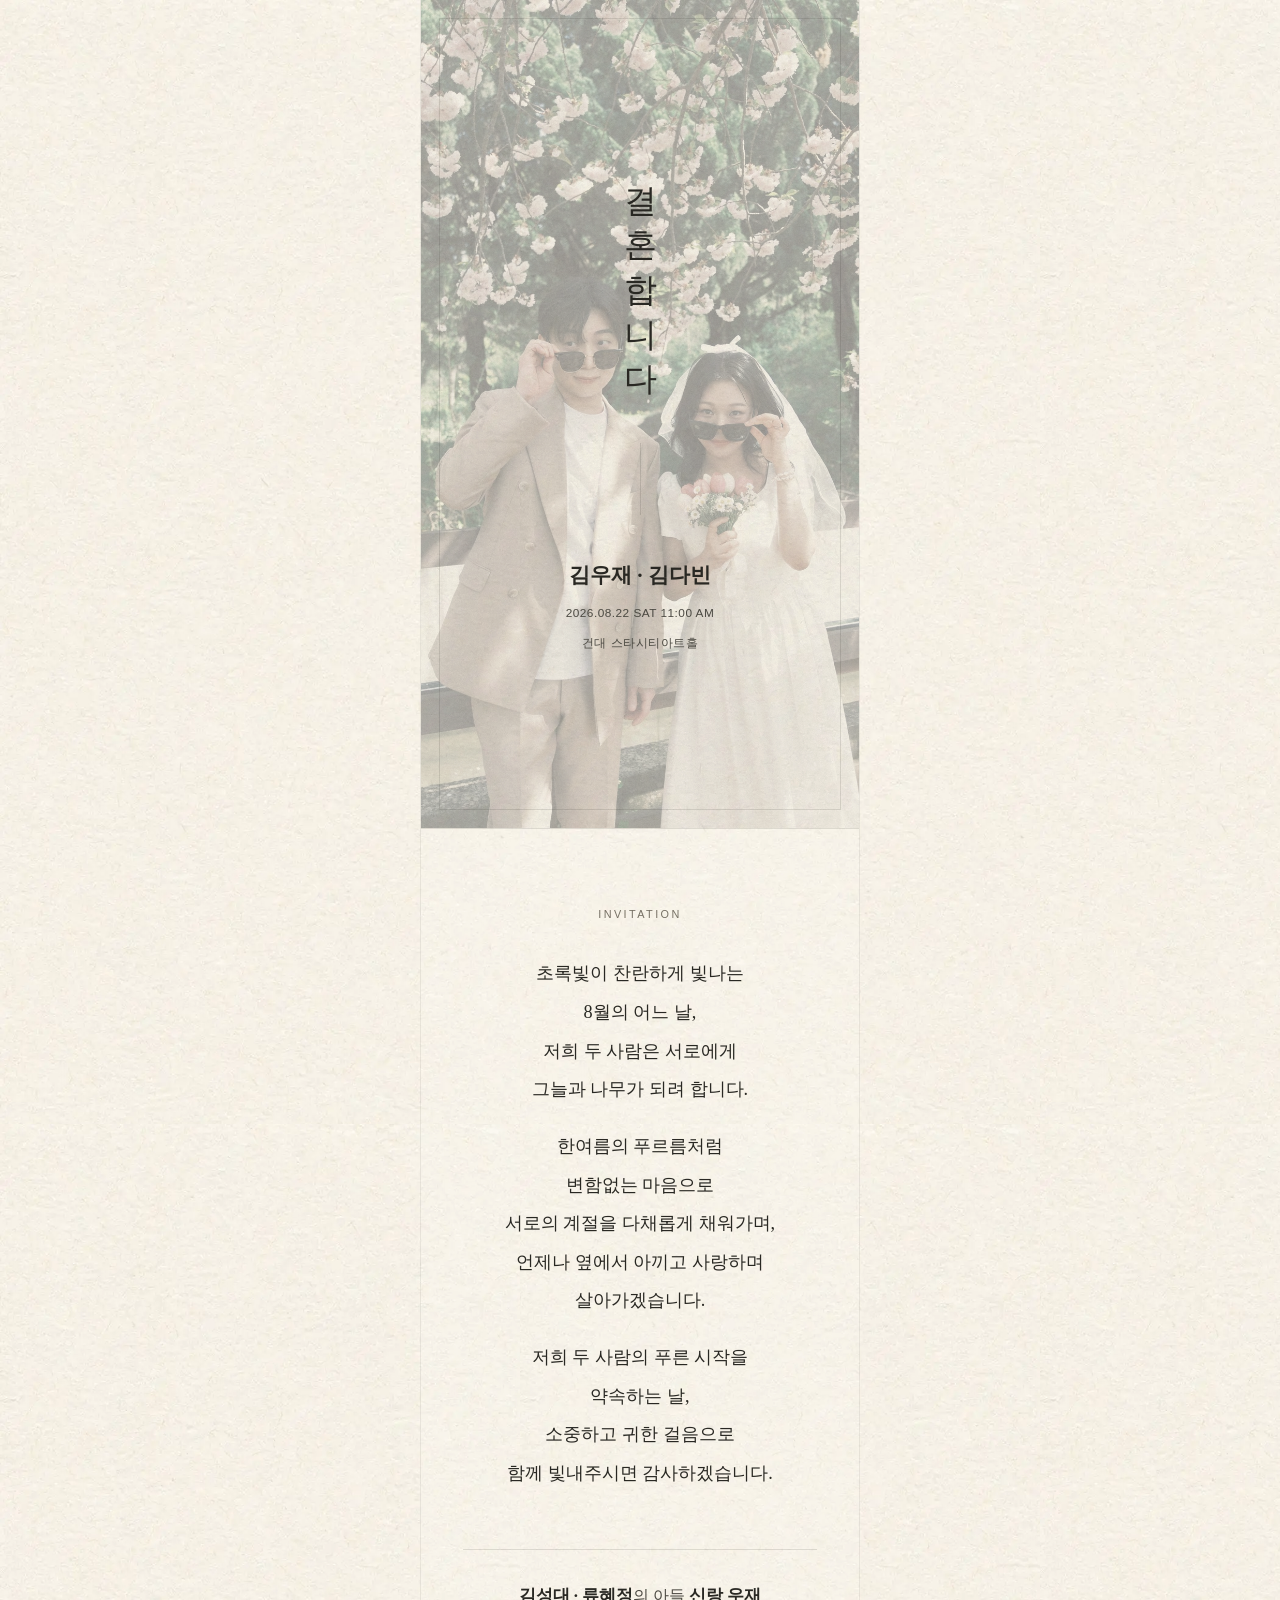
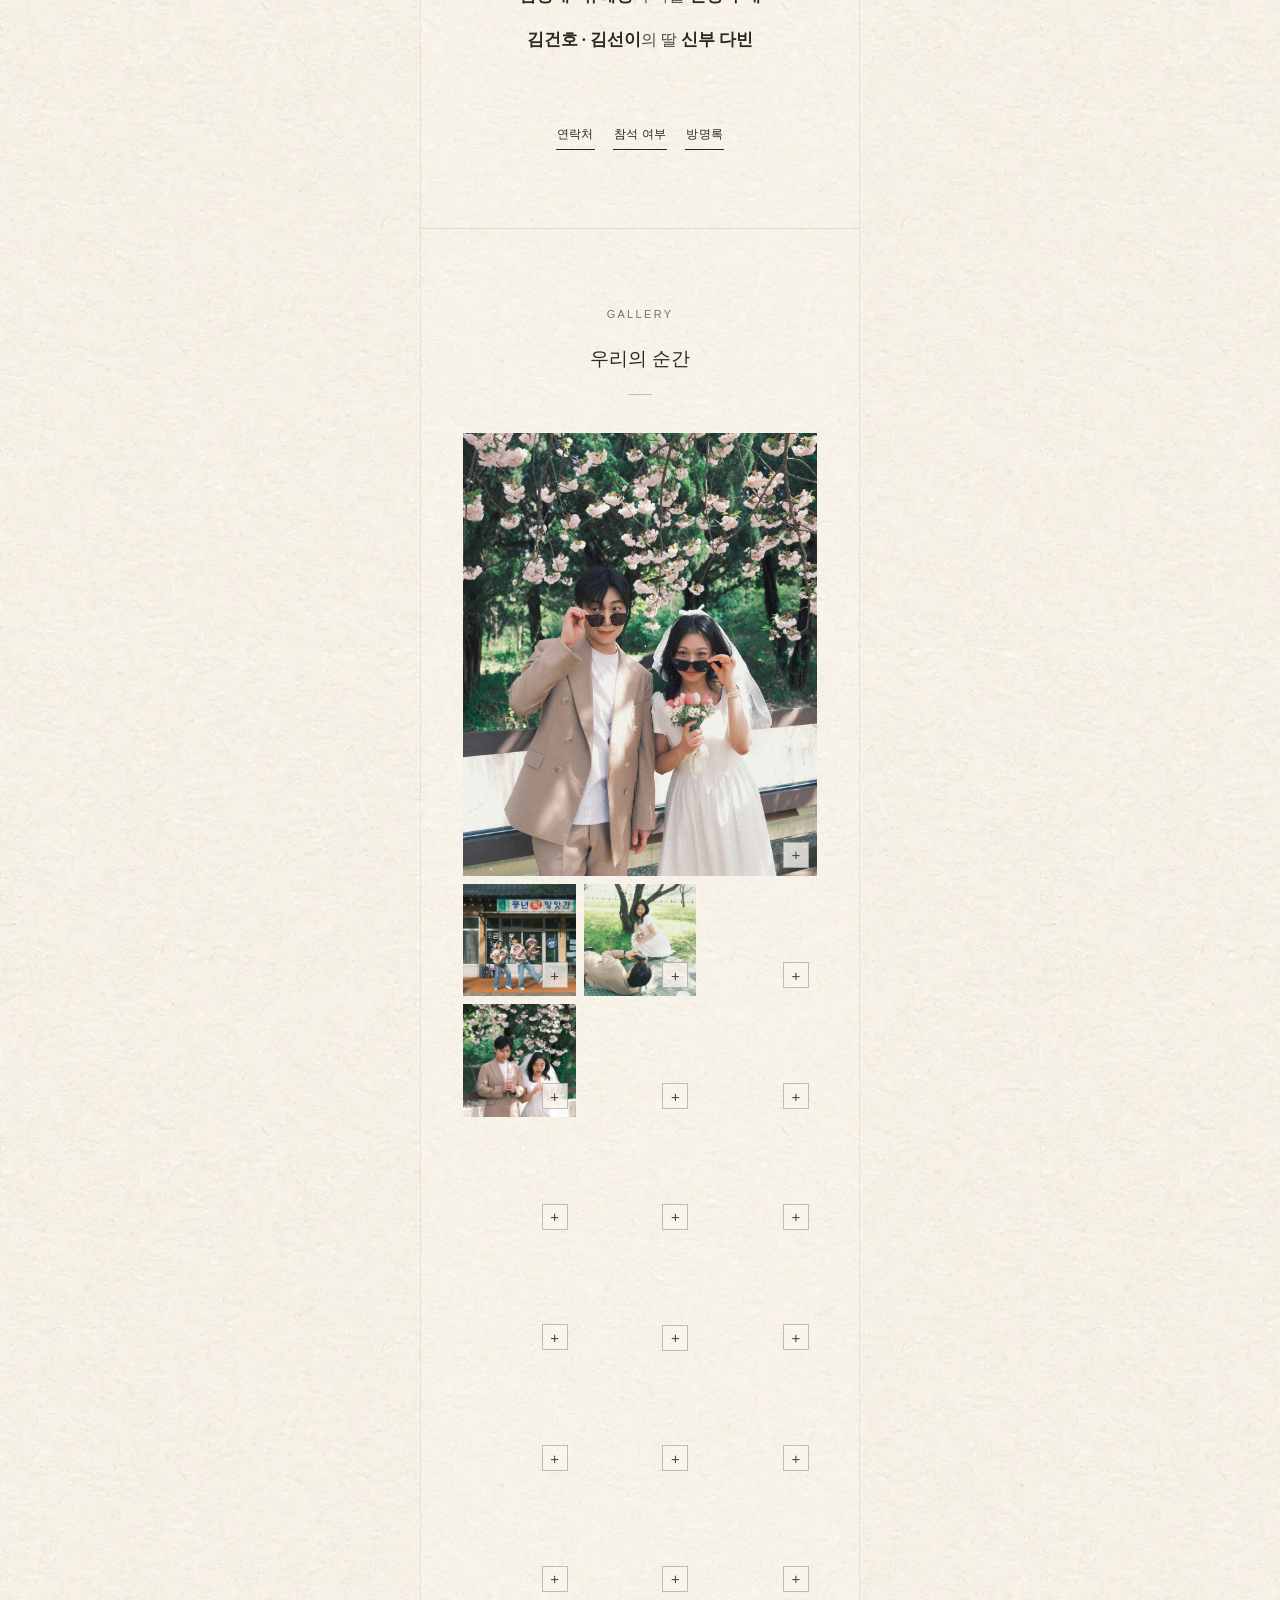
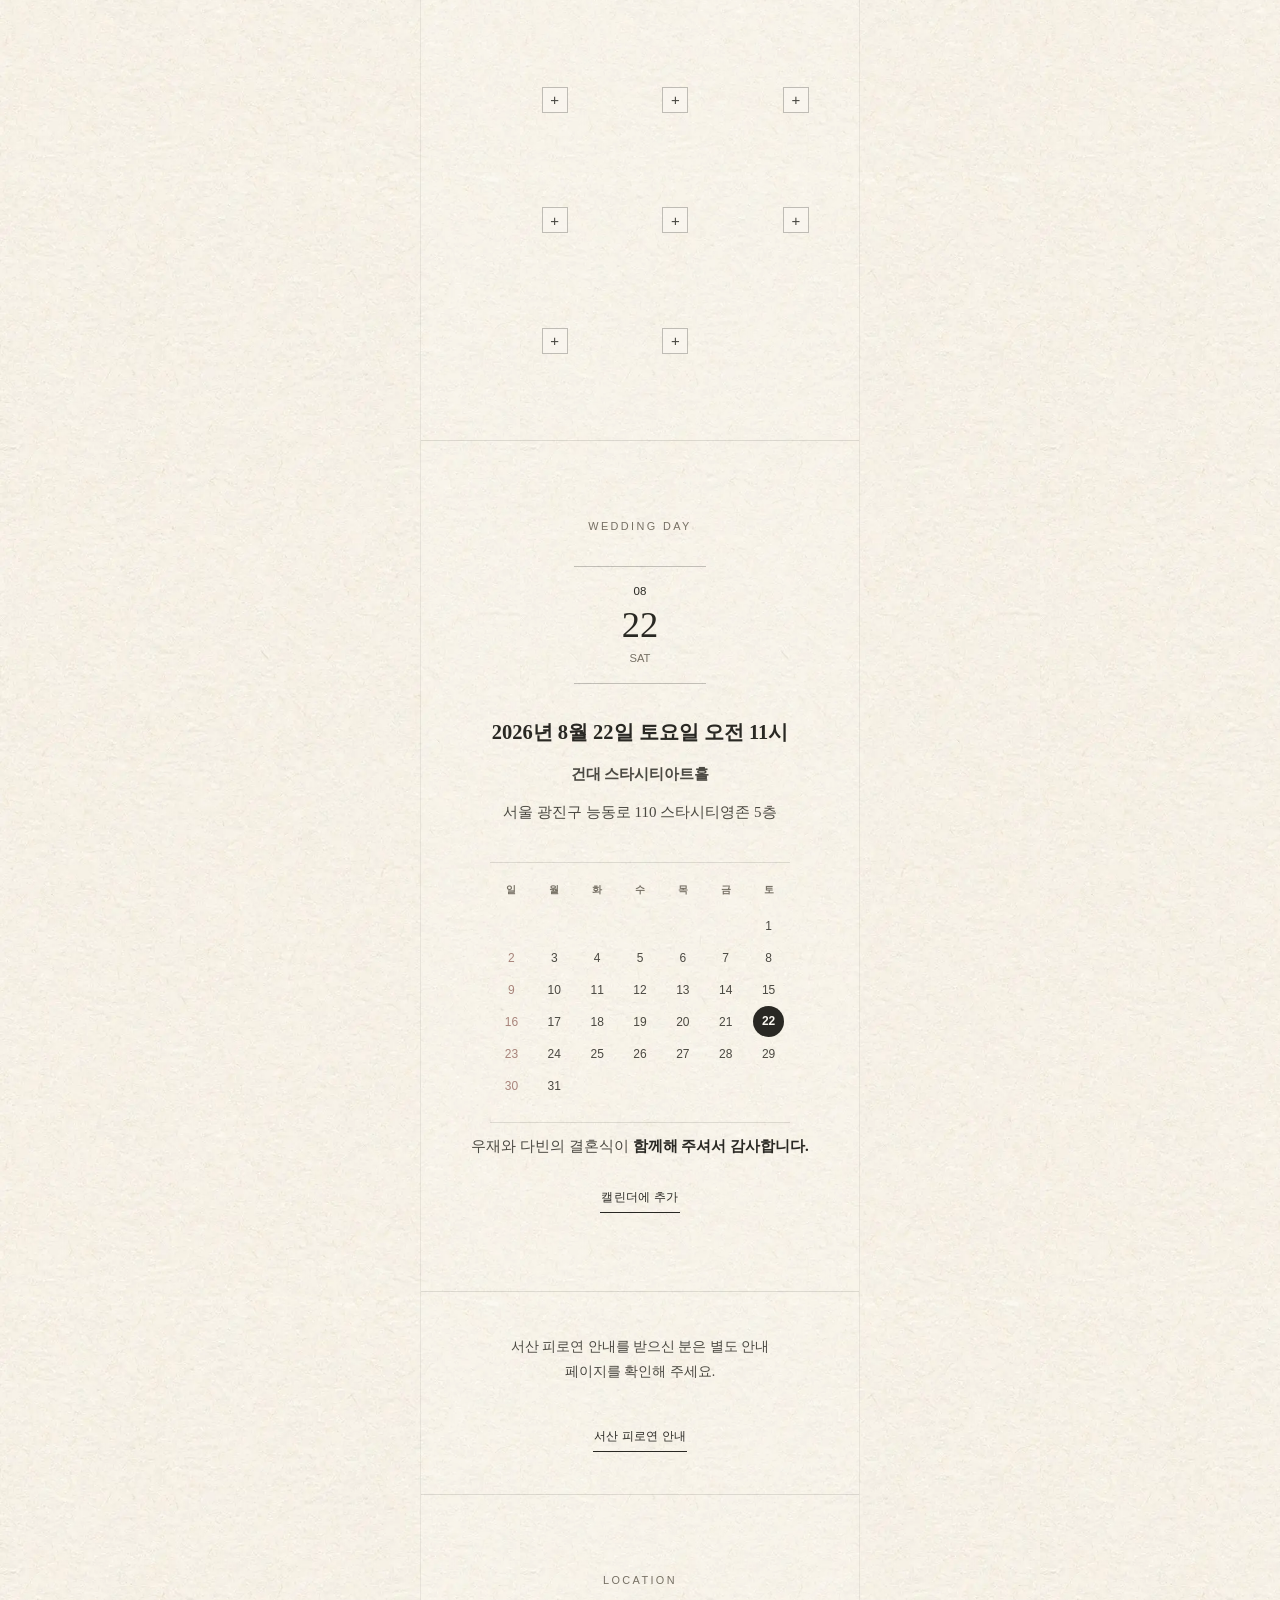
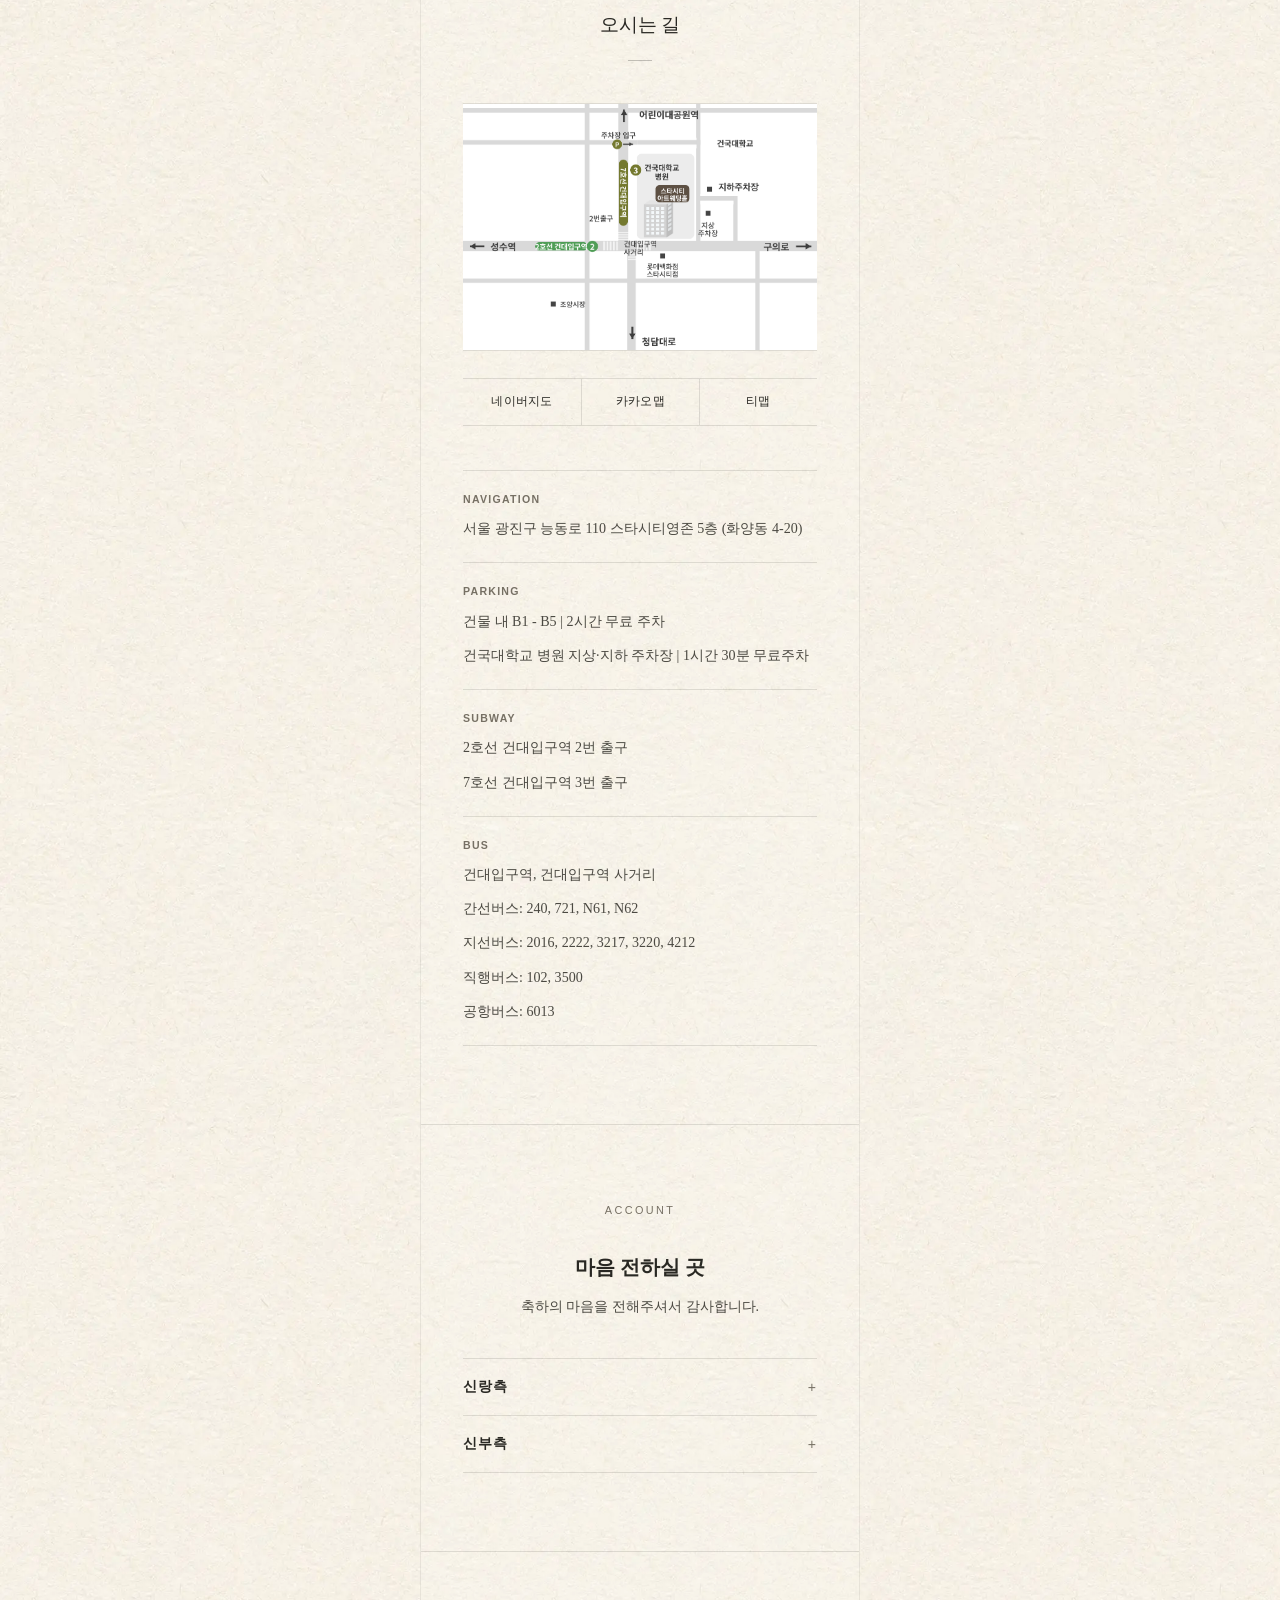
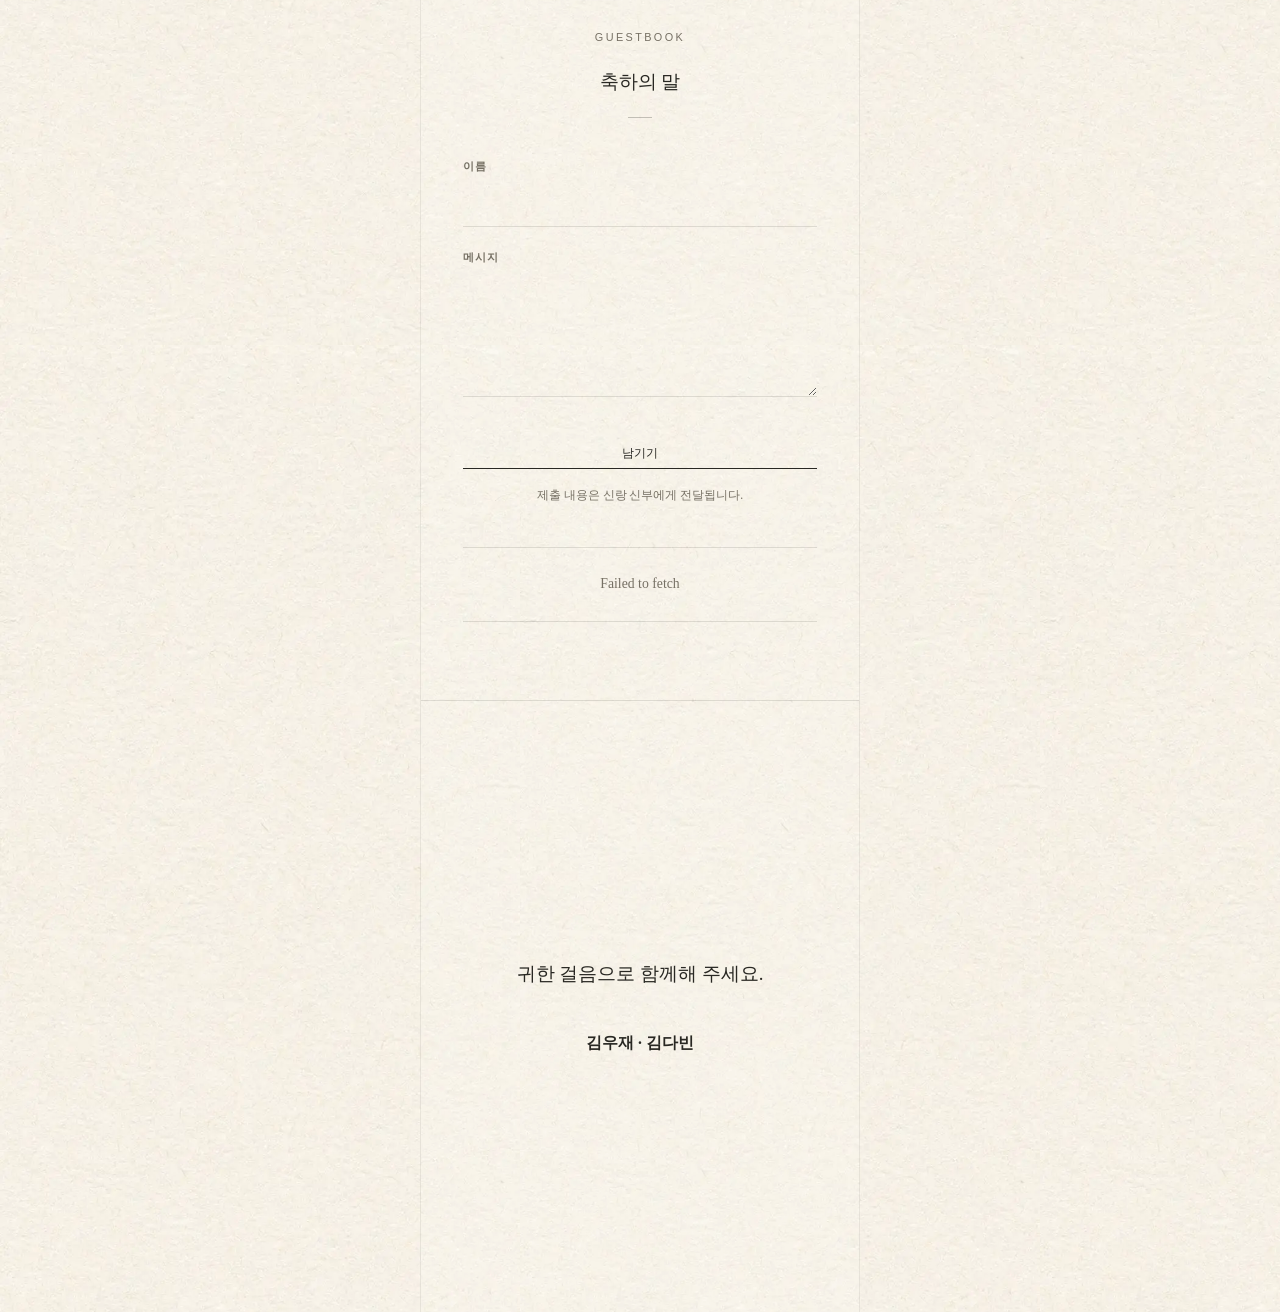
==== commit 6046fe5c: "Add reception notice link to main invite" ====
--- a/index.html
+++ b/index.html
@@ -10,7 +10,7 @@
     <meta name="theme-color" content="#f4efe6" />
     <title>김우재 · 김다빈 결혼합니다</title>
     <link rel="preload" href="assets/paper-ivory.webp" as="image" type="image/webp" />
-    <link rel="stylesheet" href="styles.css?v=20260628-zoom-reset1" />
+    <link rel="stylesheet" href="styles.css?v=20260629-reception-notice1" />
   </head>
   <body>
     <main id="app" aria-label="김우재와 김다빈의 모바일 청첩장"></main>
@@ -30,6 +30,6 @@
       </div>
     </dialog>
 
-    <script src="script.js?v=20260628-zoom-reset1"></script>
+    <script src="script.js?v=20260629-reception-notice1"></script>
   </body>
 </html>
--- a/styles.css
+++ b/styles.css
@@ -506,6 +506,197 @@
   font-weight: 600;
 }
 
+.reception-notice {
+  padding-top: 42px;
+  padding-bottom: 42px;
+  text-align: center;
+}
+
+.reception-notice-text {
+  max-width: 280px;
+  margin: 0 auto 15px;
+  color: var(--ink-soft);
+  font-size: 0.86rem;
+  line-height: 1.85;
+  word-break: keep-all;
+}
+
+.reception-notice-link {
+  font-size: 0.74rem;
+}
+
+.reception-panel {
+  max-width: 330px;
+  margin: 0 auto;
+  padding: 30px 0 28px;
+  border-top: 1px solid var(--line);
+  border-bottom: 1px solid var(--line);
+  text-align: center;
+}
+
+.reception-intro {
+  display: grid;
+  gap: 6px;
+  margin-bottom: 30px;
+}
+
+.reception-intro p {
+  margin: 0;
+  color: var(--ink-soft);
+  font-size: 0.94rem;
+  line-height: 1.9;
+  word-break: keep-all;
+}
+
+.reception-details {
+  display: grid;
+  gap: 17px;
+  margin: 0;
+}
+
+.reception-details div {
+  display: grid;
+  gap: 5px;
+}
+
+.reception-details dt {
+  margin: 0;
+  color: var(--muted);
+  font-family: var(--sans);
+  font-size: 0.62rem;
+  font-weight: 600;
+  letter-spacing: 0.16em;
+  line-height: 1.2;
+}
+
+.reception-details dd {
+  margin: 0;
+  color: var(--ink);
+  font-size: 0.98rem;
+  font-weight: 500;
+  line-height: 1.7;
+  word-break: keep-all;
+}
+
+.reception-page #app {
+  min-height: 100vh;
+}
+
+.reception-cover {
+  min-height: 86svh;
+  display: grid;
+  align-content: center;
+  justify-items: center;
+  overflow: hidden;
+  text-align: center;
+}
+
+.reception-cover::after {
+  position: absolute;
+  inset: 18px;
+  z-index: 1;
+  pointer-events: none;
+  content: "";
+  border: 1px solid rgba(41, 40, 35, 0.12);
+}
+
+.reception-cover-photo {
+  position: absolute;
+  inset: 0;
+  z-index: 0;
+  opacity: 0.18;
+  mix-blend-mode: multiply;
+}
+
+.reception-cover-photo img {
+  width: 100%;
+  height: 100%;
+  object-fit: cover;
+  filter: grayscale(0.35) saturate(0.7) contrast(0.96) brightness(1.04);
+}
+
+.reception-cover-inner {
+  position: relative;
+  z-index: 2;
+  display: grid;
+  justify-items: center;
+}
+
+.reception-cover-title {
+  max-width: 8em;
+  margin: 0;
+  color: var(--ink);
+  font-size: clamp(1.3rem, 5.2vw, 1.62rem);
+  font-weight: 500;
+  line-height: 1.75;
+  text-align: center;
+  word-break: keep-all;
+}
+
+.reception-cover-names {
+  margin: 0;
+  font-size: clamp(1.02rem, 4vw, 1.18rem);
+  font-weight: 600;
+  line-height: 1.8;
+}
+
+.reception-cover-date {
+  margin: 11px 0 0;
+  color: var(--muted);
+  font-family: var(--sans);
+  font-size: 0.72rem;
+  letter-spacing: 0.1em;
+  line-height: 1.6;
+}
+
+.reception-main .reception-panel {
+  padding-top: 34px;
+  padding-bottom: 34px;
+}
+
+.reception-main .reception-intro {
+  gap: 5px;
+  margin-bottom: 34px;
+}
+
+.reception-location-copy {
+  text-align: center;
+}
+
+.reception-location-copy p {
+  margin: 7px 0 0;
+  color: var(--ink-soft);
+  font-size: 0.94rem;
+  line-height: 1.9;
+  word-break: keep-all;
+}
+
+.reception-location-copy p:first-child {
+  margin-top: 0;
+}
+
+.reception-location-copy strong {
+  color: var(--ink);
+  font-size: 1.06rem;
+  font-weight: 600;
+}
+
+.reception-nav-buttons {
+  margin-top: 32px;
+}
+
+.reception-closing {
+  min-height: 52svh;
+  display: grid;
+  align-content: center;
+  justify-items: center;
+  text-align: center;
+}
+
+.reception-closing .closing-names {
+  margin-top: 30px;
+}
+
 .line-button,
 .nav-button,
 .copy-button {
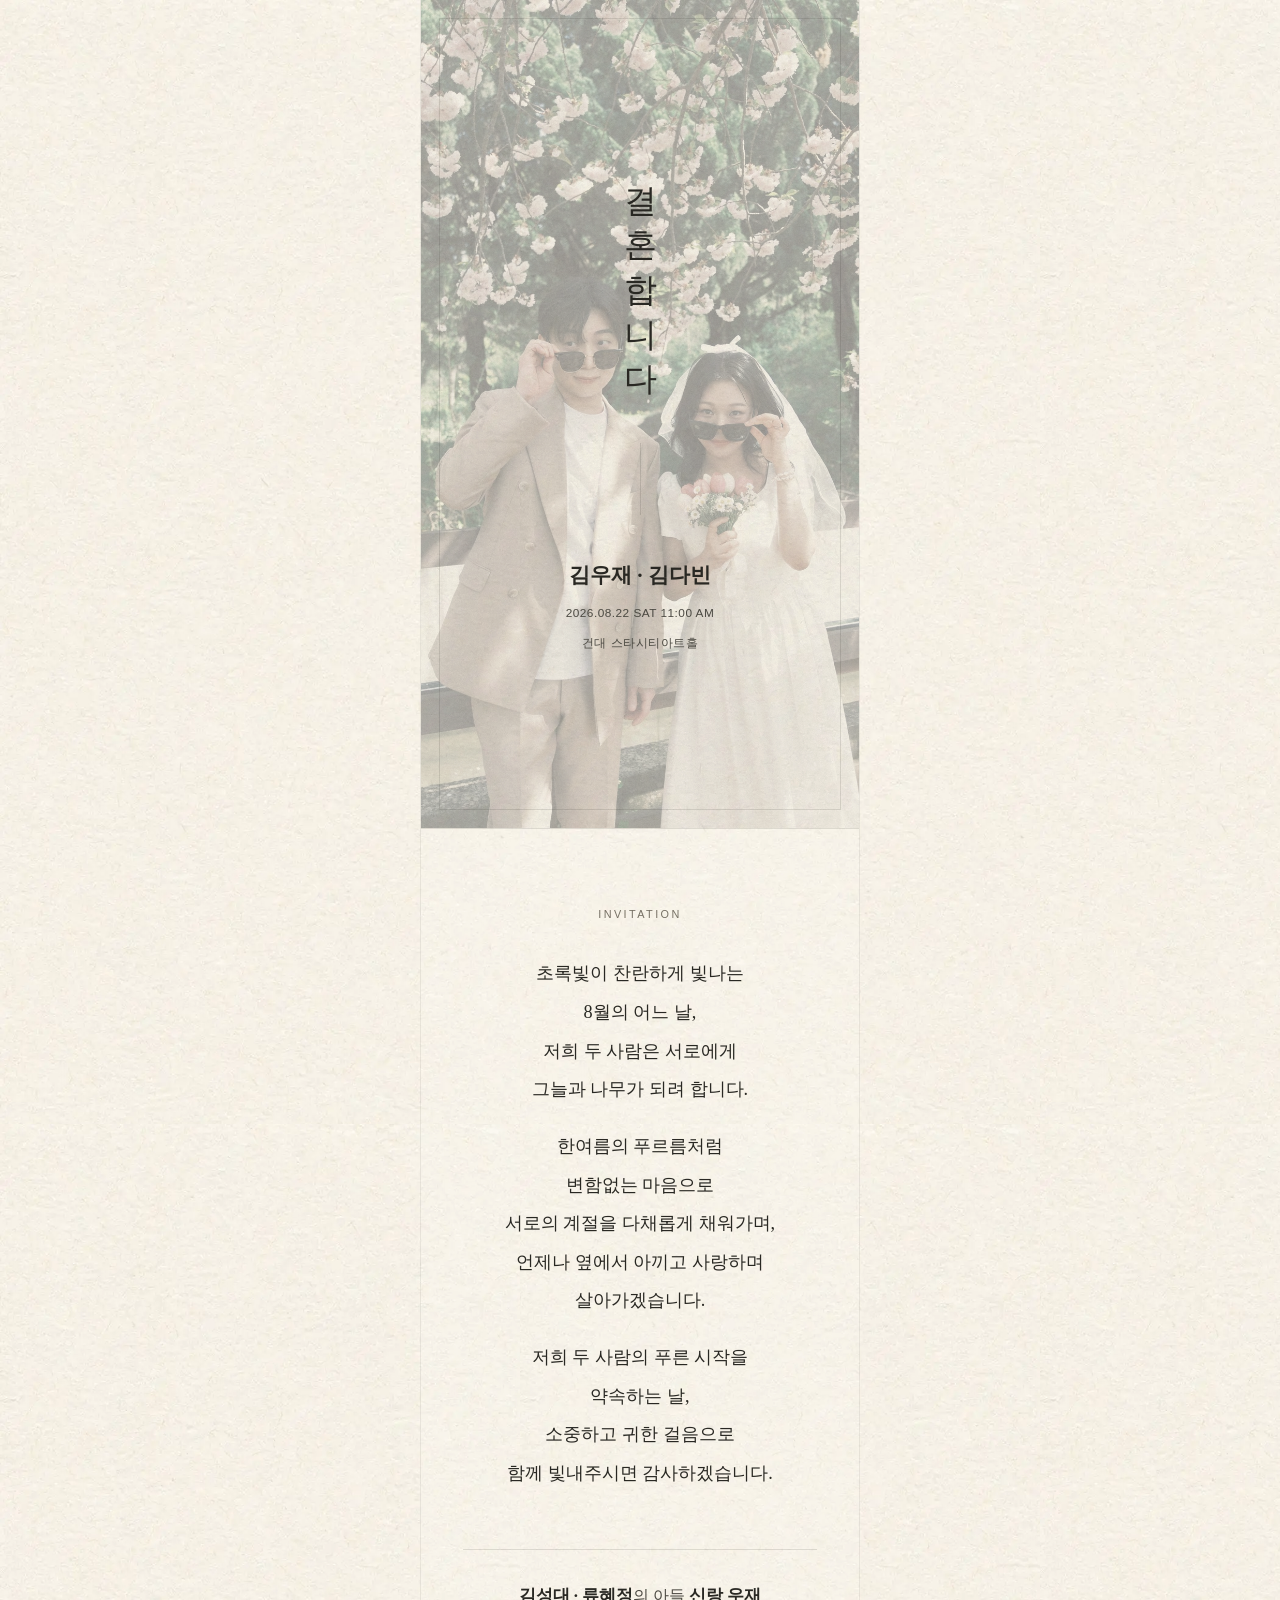
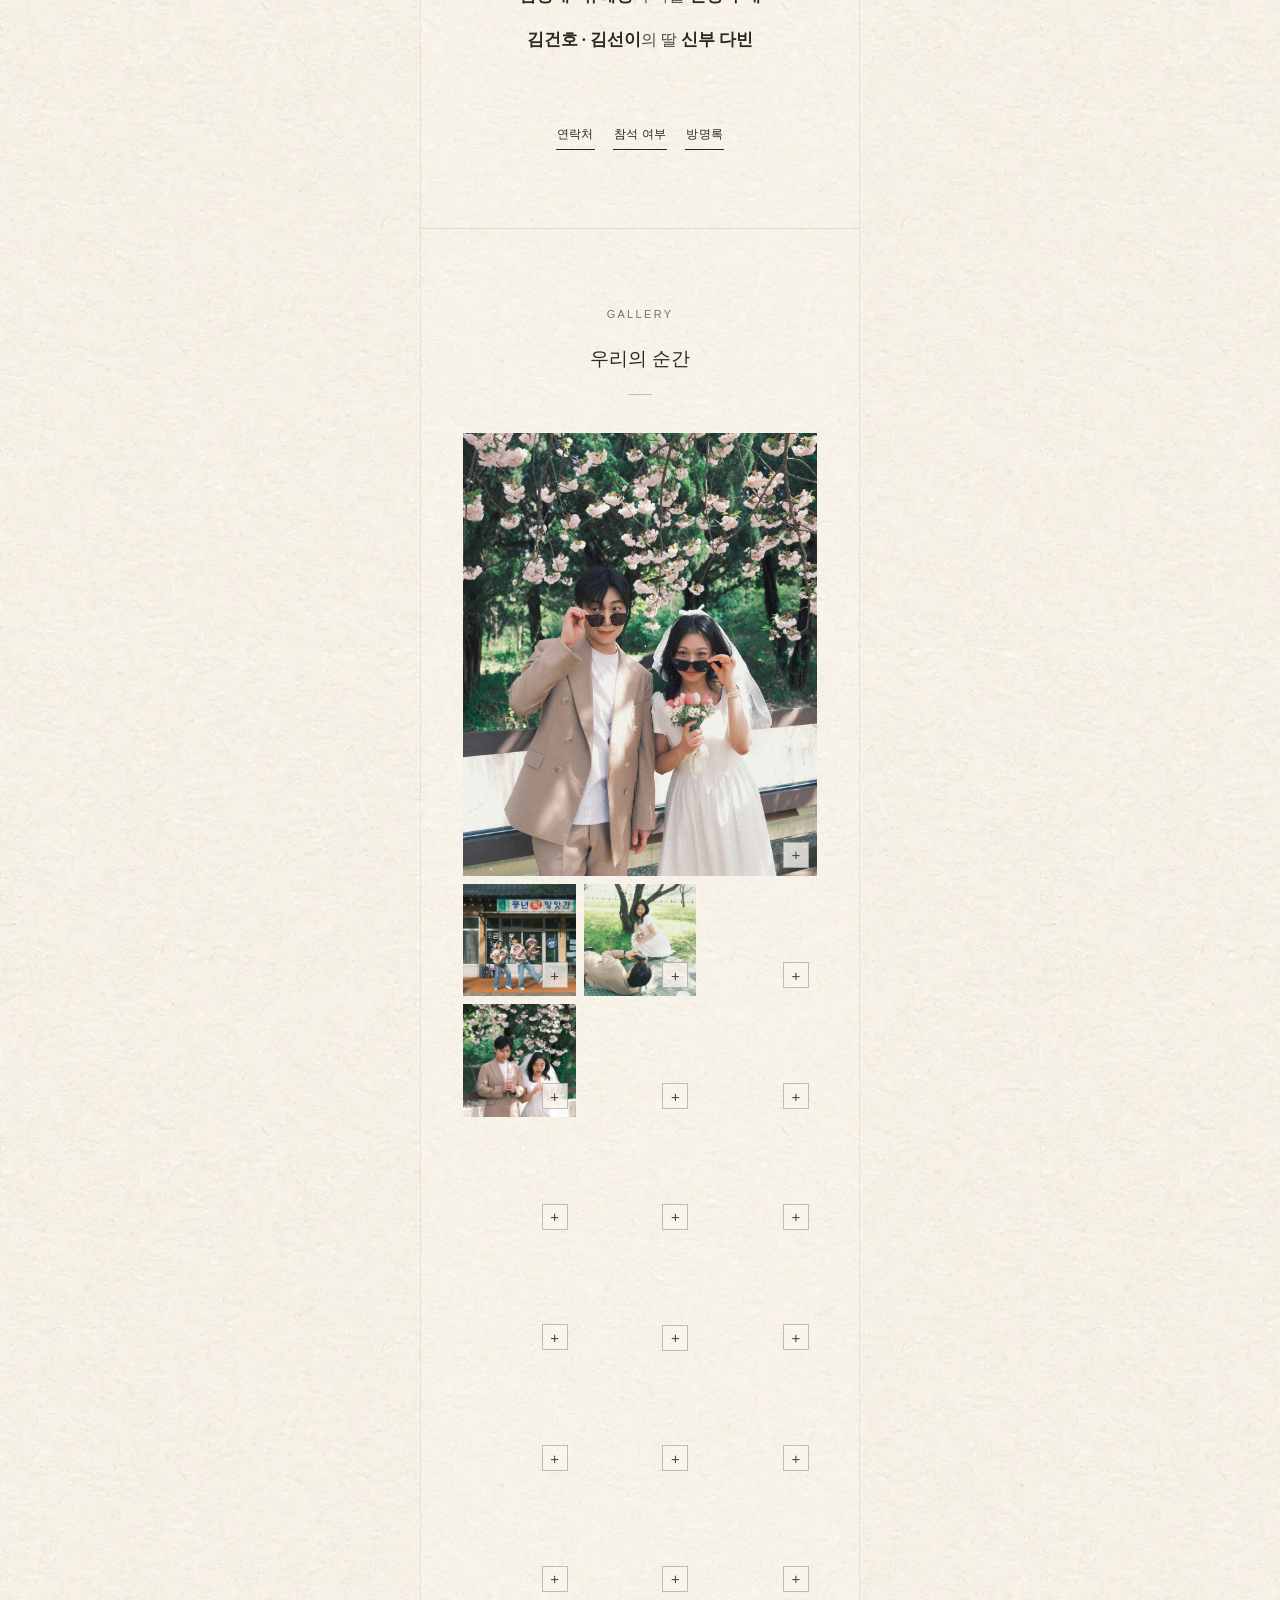
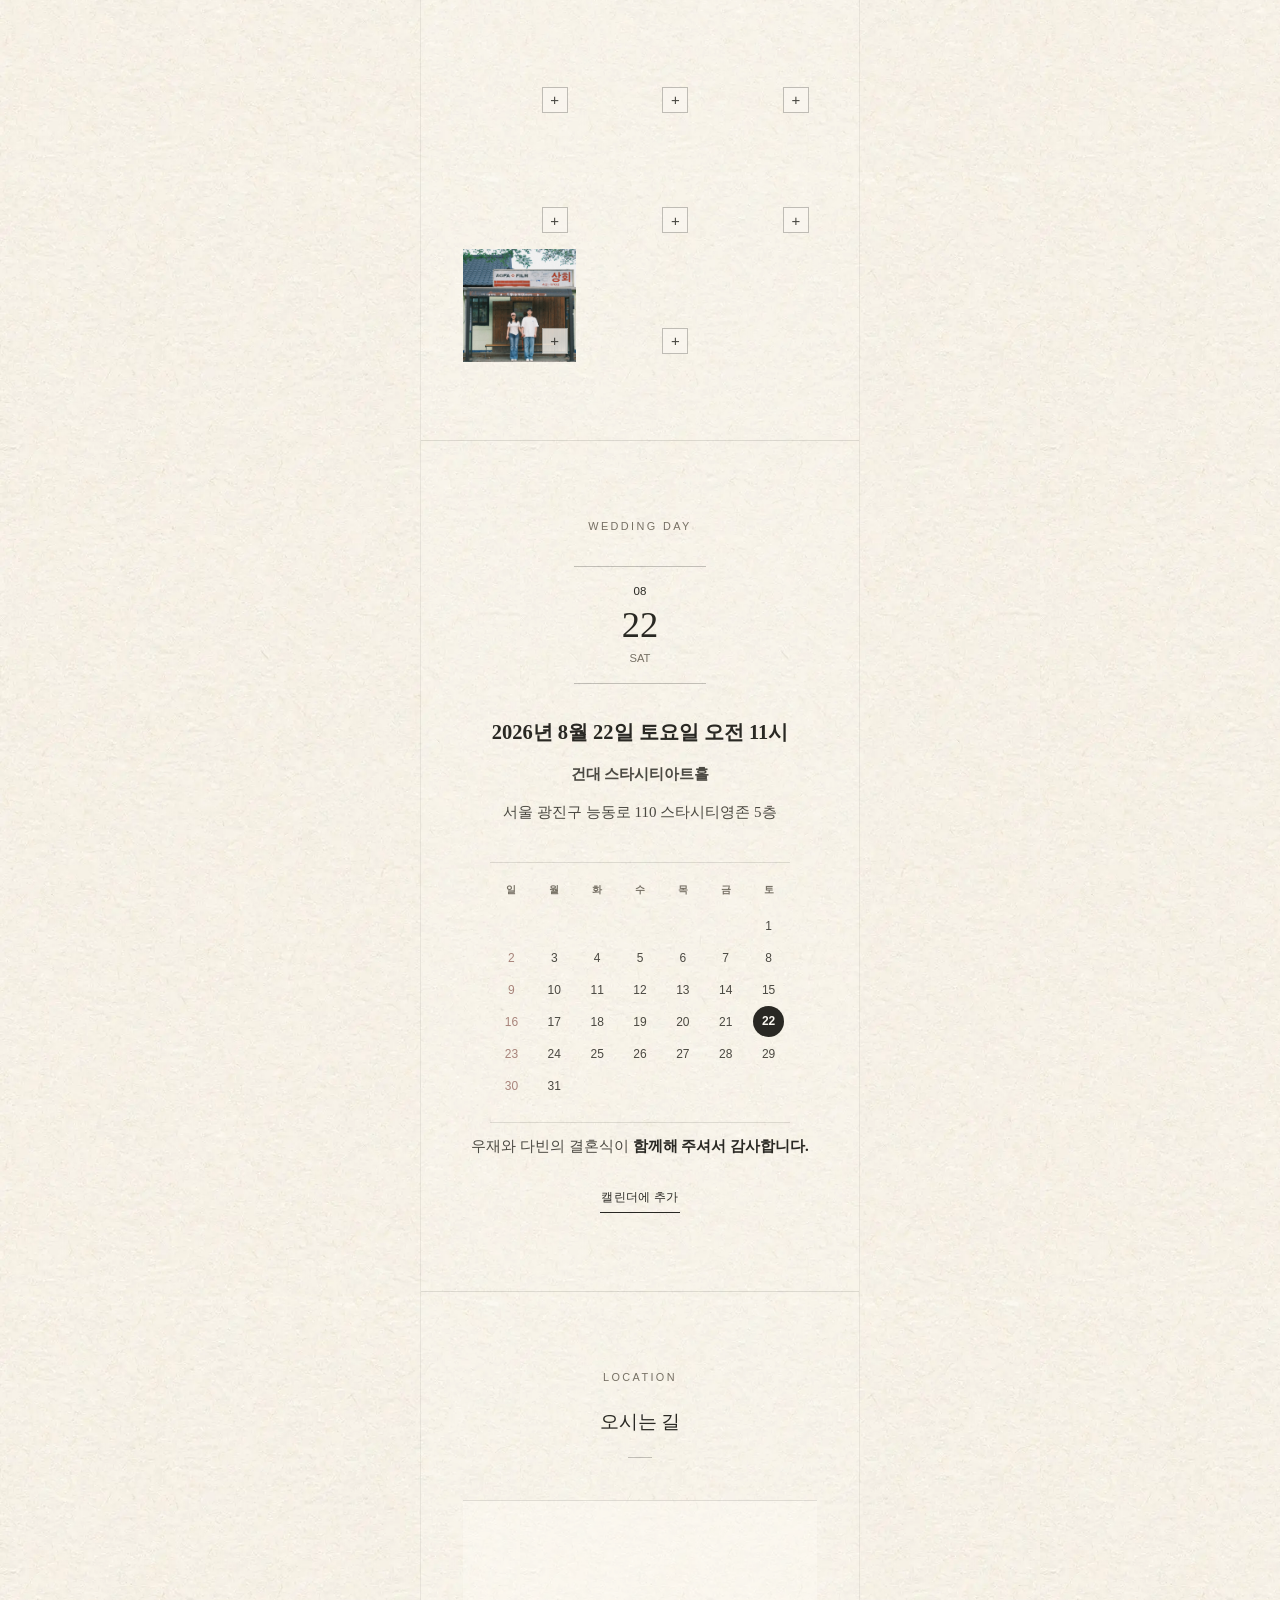
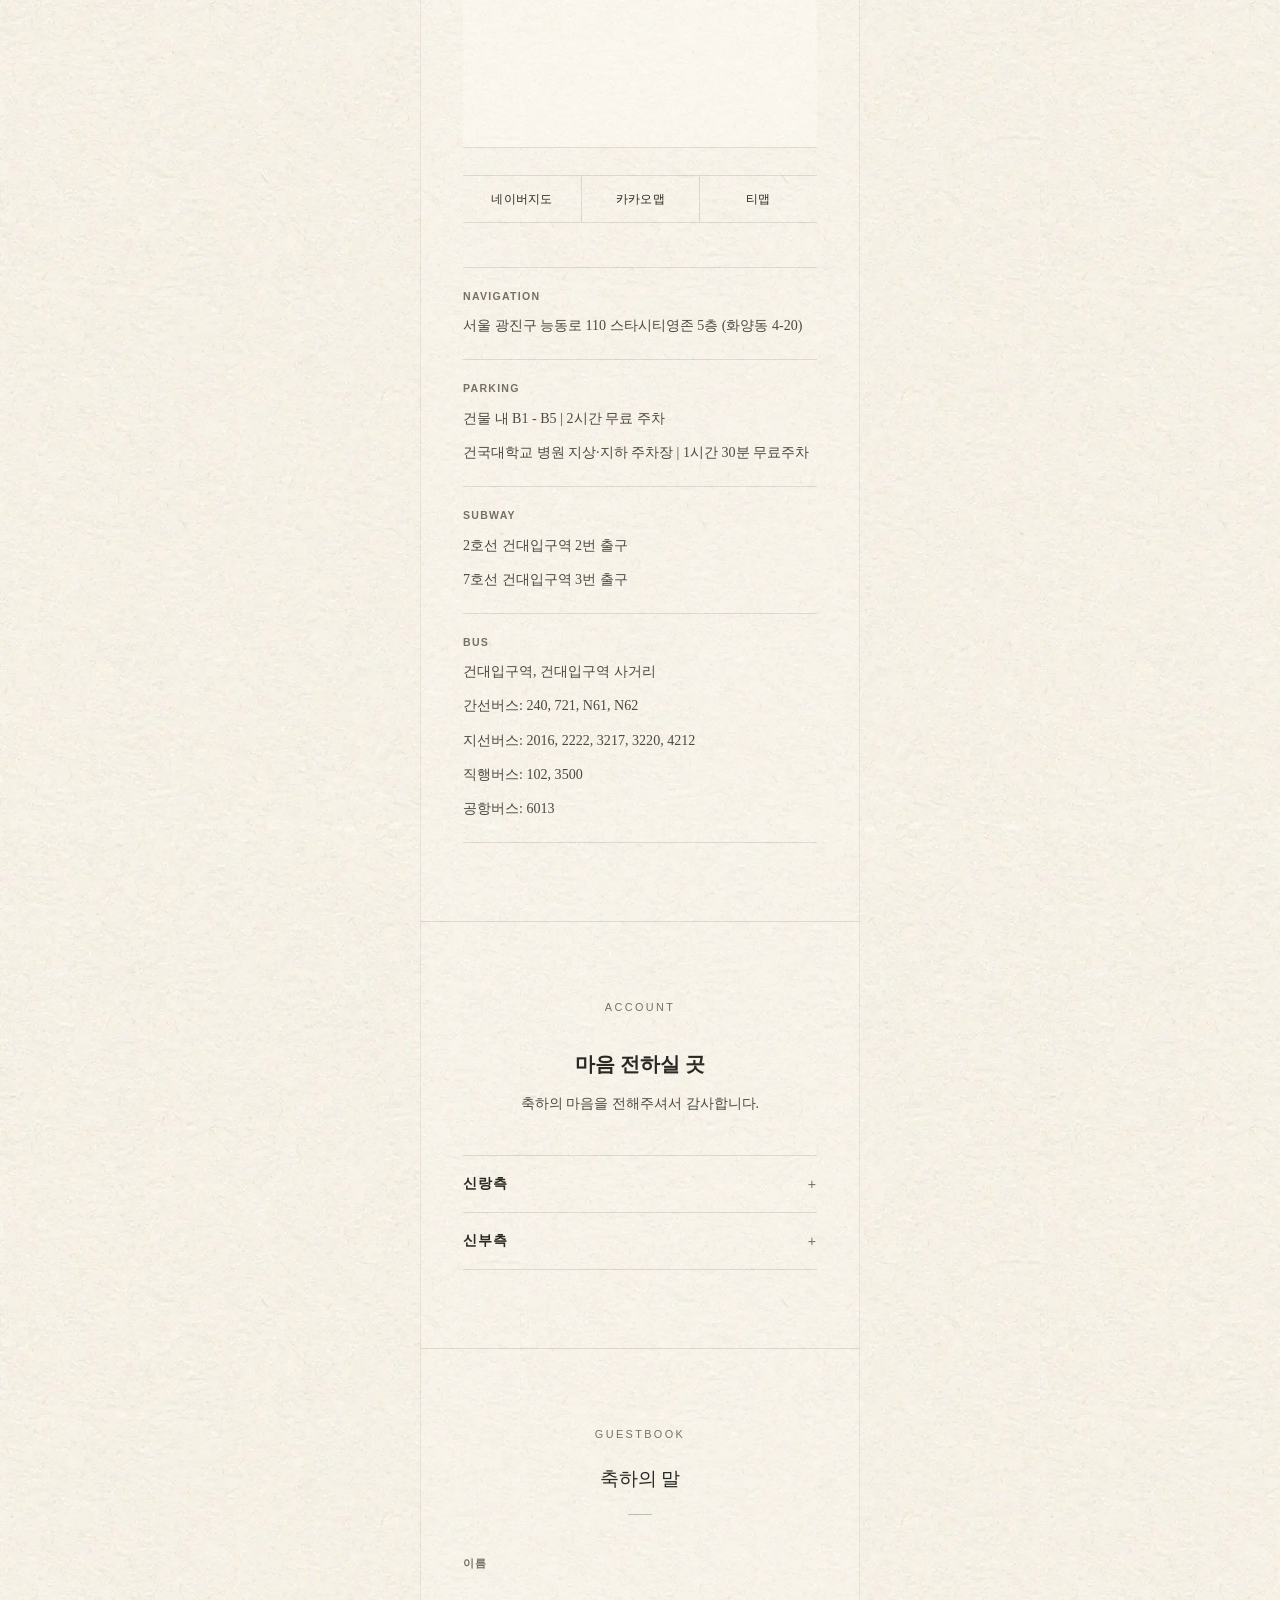
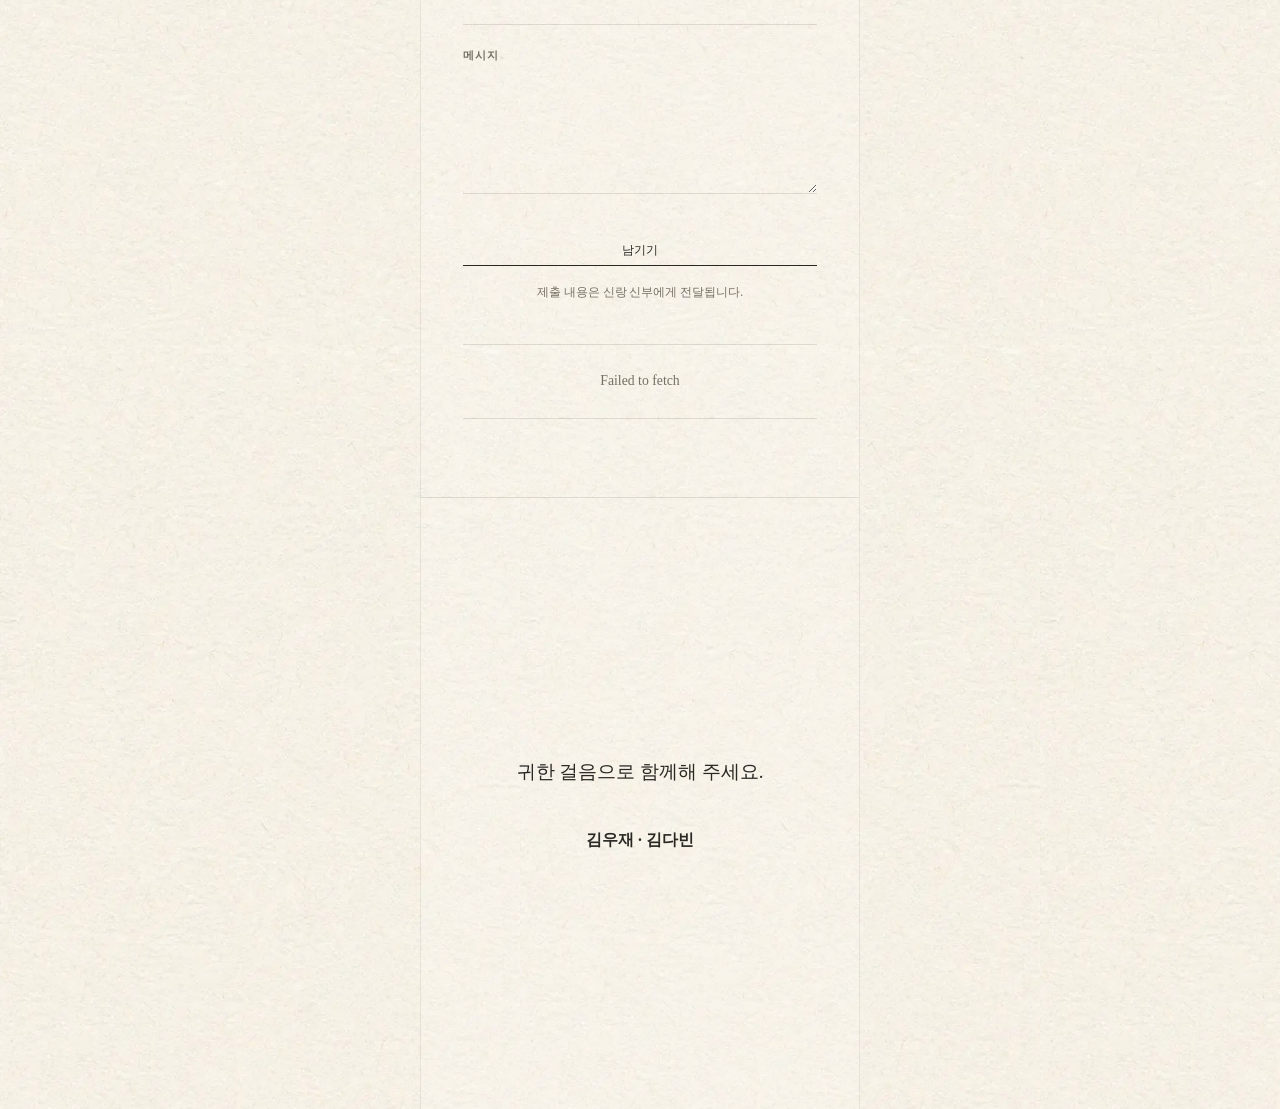
==== commit aae83072: "Remove reception notice from main invite" ====
--- a/index.html
+++ b/index.html
@@ -10,7 +10,7 @@
     <meta name="theme-color" content="#f4efe6" />
     <title>김우재 · 김다빈 결혼합니다</title>
     <link rel="preload" href="assets/paper-ivory.webp" as="image" type="image/webp" />
-    <link rel="stylesheet" href="styles.css?v=20260629-reception-notice1" />
+    <link rel="stylesheet" href="styles.css?v=20260629-reception-private1" />
   </head>
   <body>
     <main id="app" aria-label="김우재와 김다빈의 모바일 청첩장"></main>
@@ -30,6 +30,6 @@
       </div>
     </dialog>
 
-    <script src="script.js?v=20260629-reception-notice1"></script>
+    <script src="script.js?v=20260629-reception-private1"></script>
   </body>
 </html>
--- a/styles.css
+++ b/styles.css
@@ -506,25 +506,6 @@
   font-weight: 600;
 }
 
-.reception-notice {
-  padding-top: 42px;
-  padding-bottom: 42px;
-  text-align: center;
-}
-
-.reception-notice-text {
-  max-width: 280px;
-  margin: 0 auto 15px;
-  color: var(--ink-soft);
-  font-size: 0.86rem;
-  line-height: 1.85;
-  word-break: keep-all;
-}
-
-.reception-notice-link {
-  font-size: 0.74rem;
-}
-
 .reception-panel {
   max-width: 330px;
   margin: 0 auto;
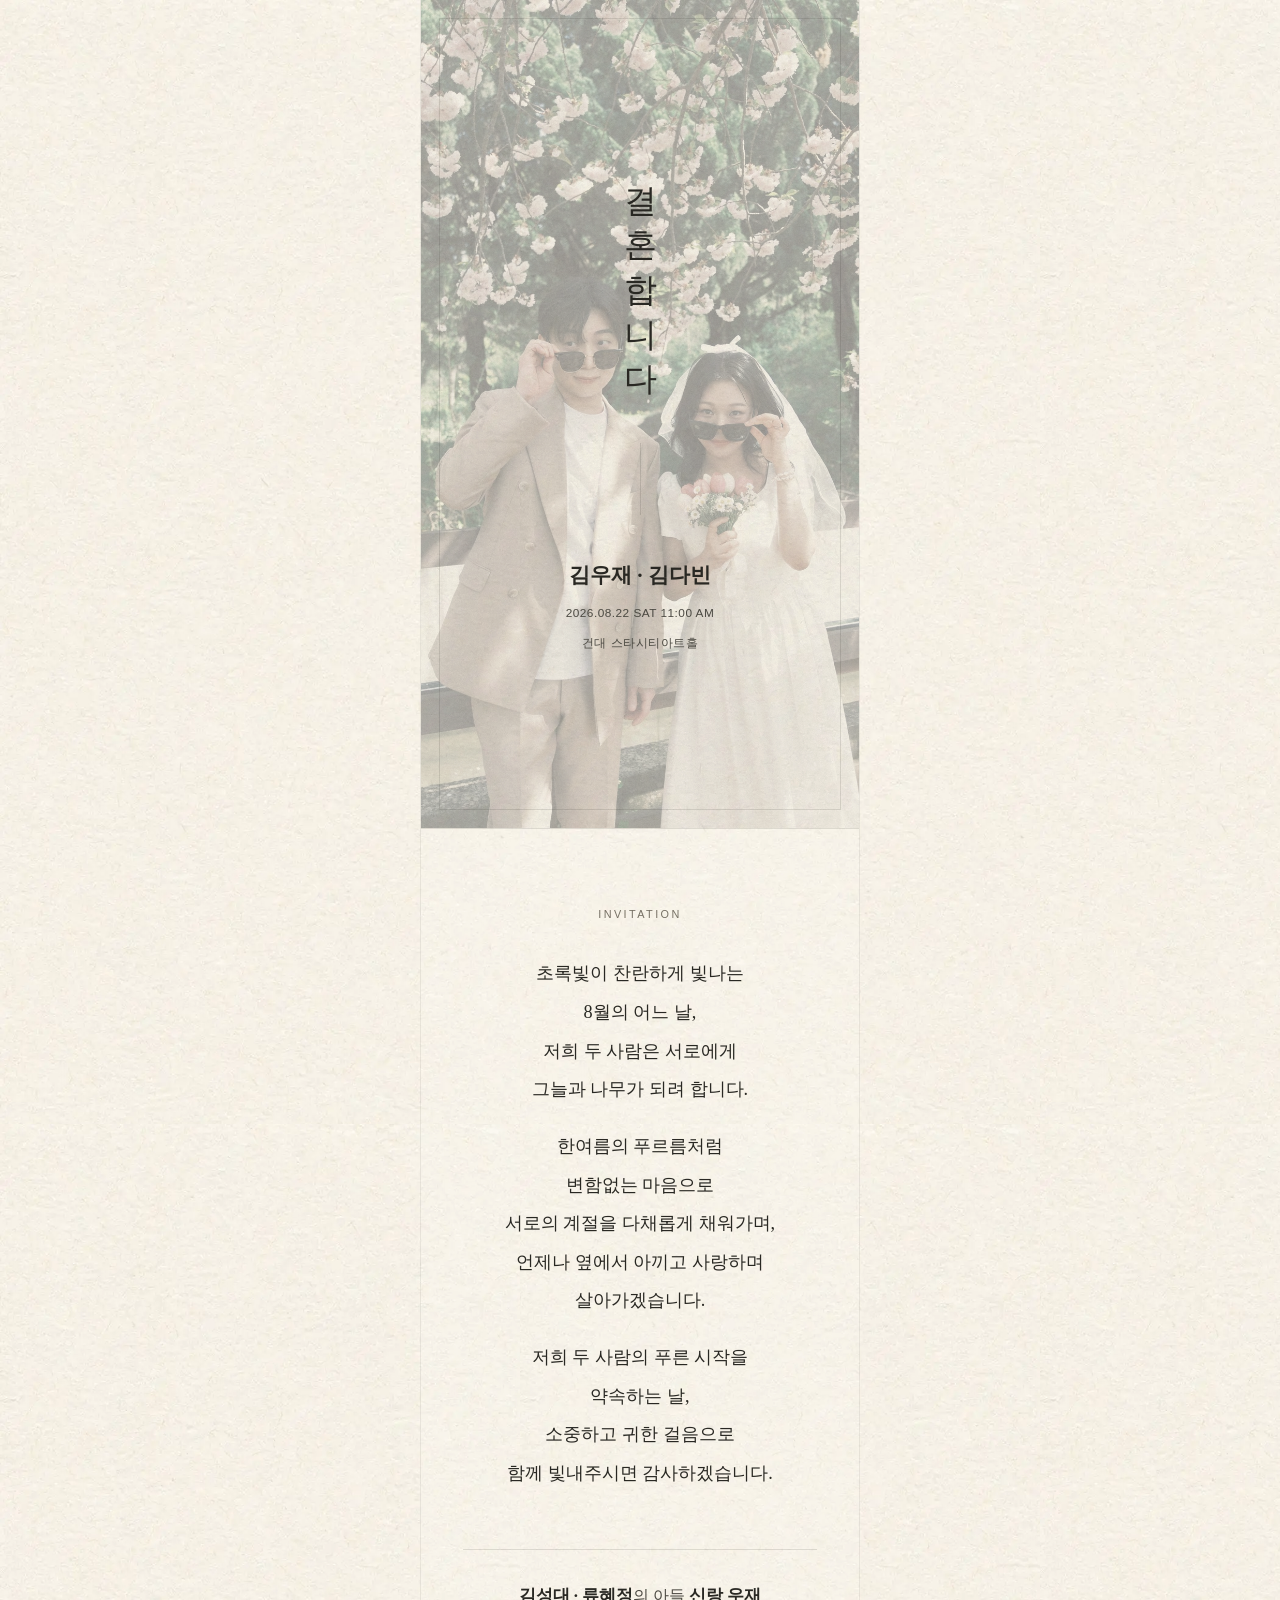
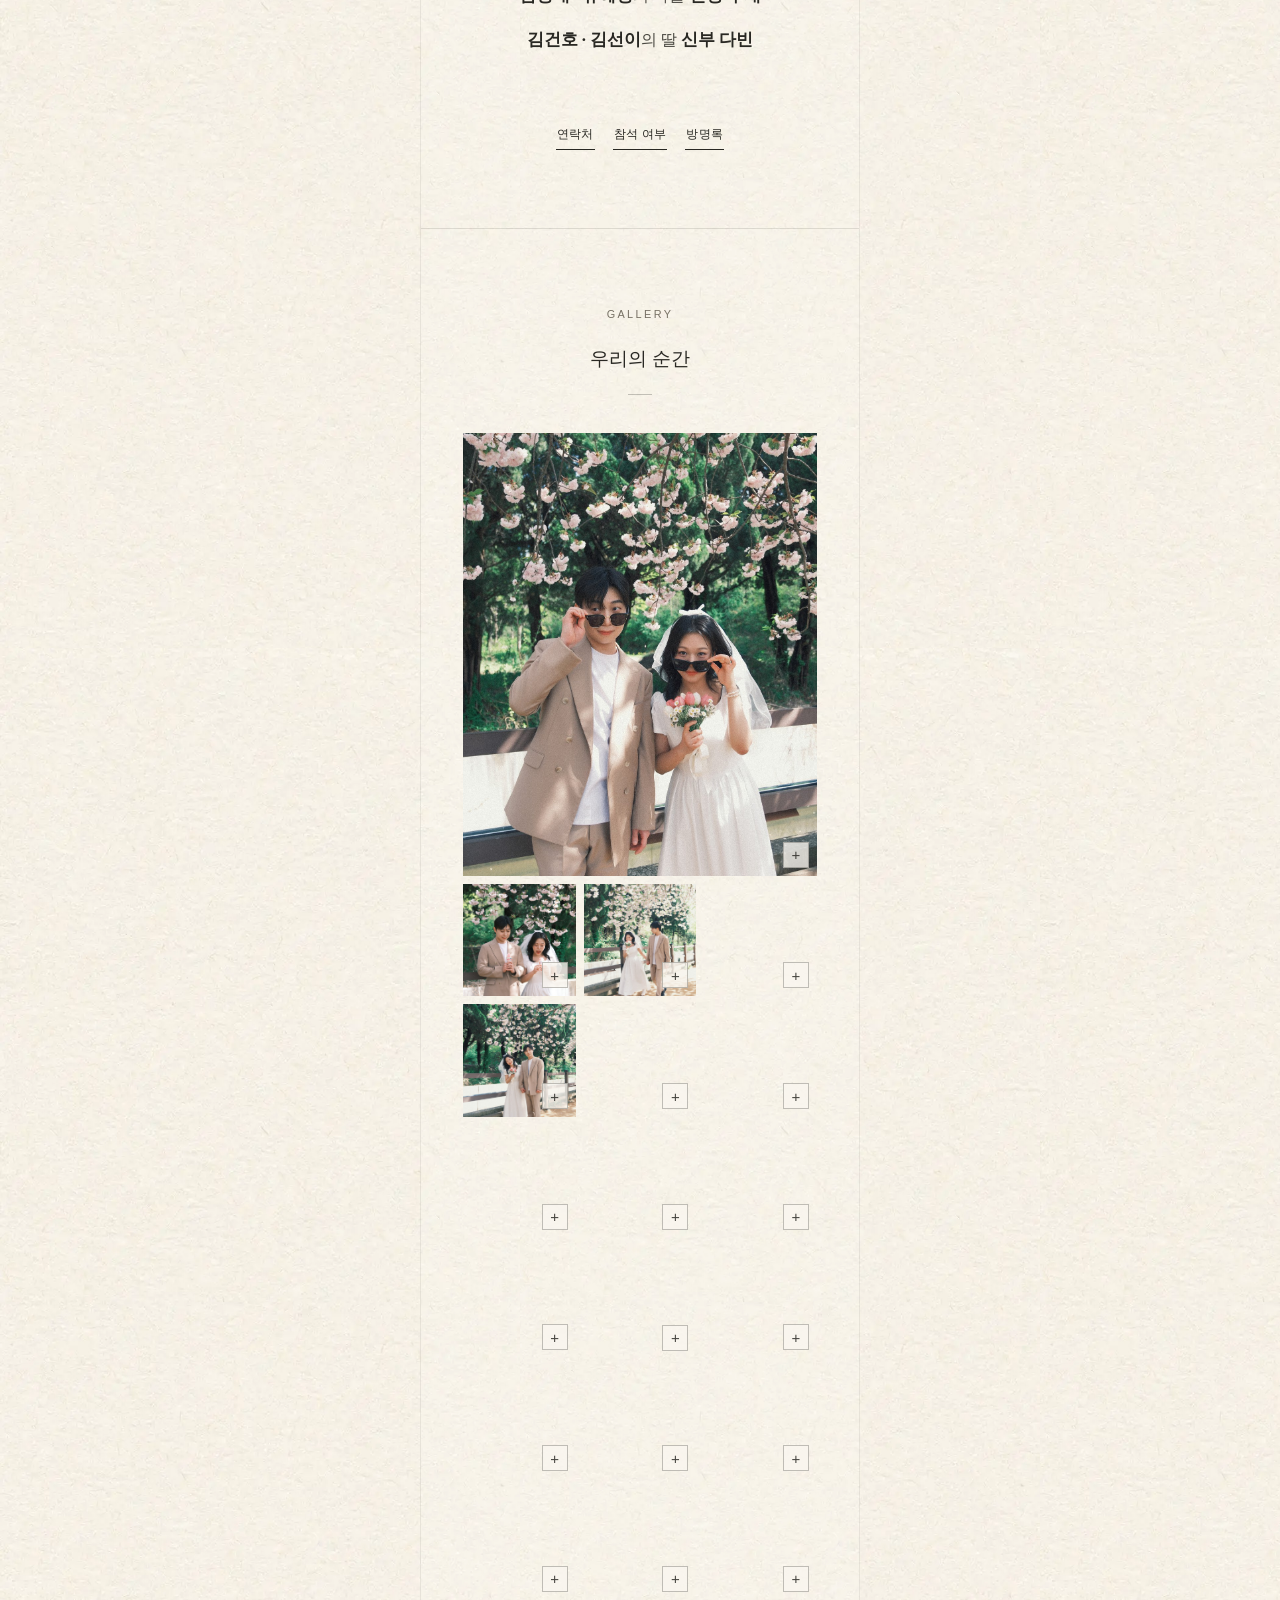
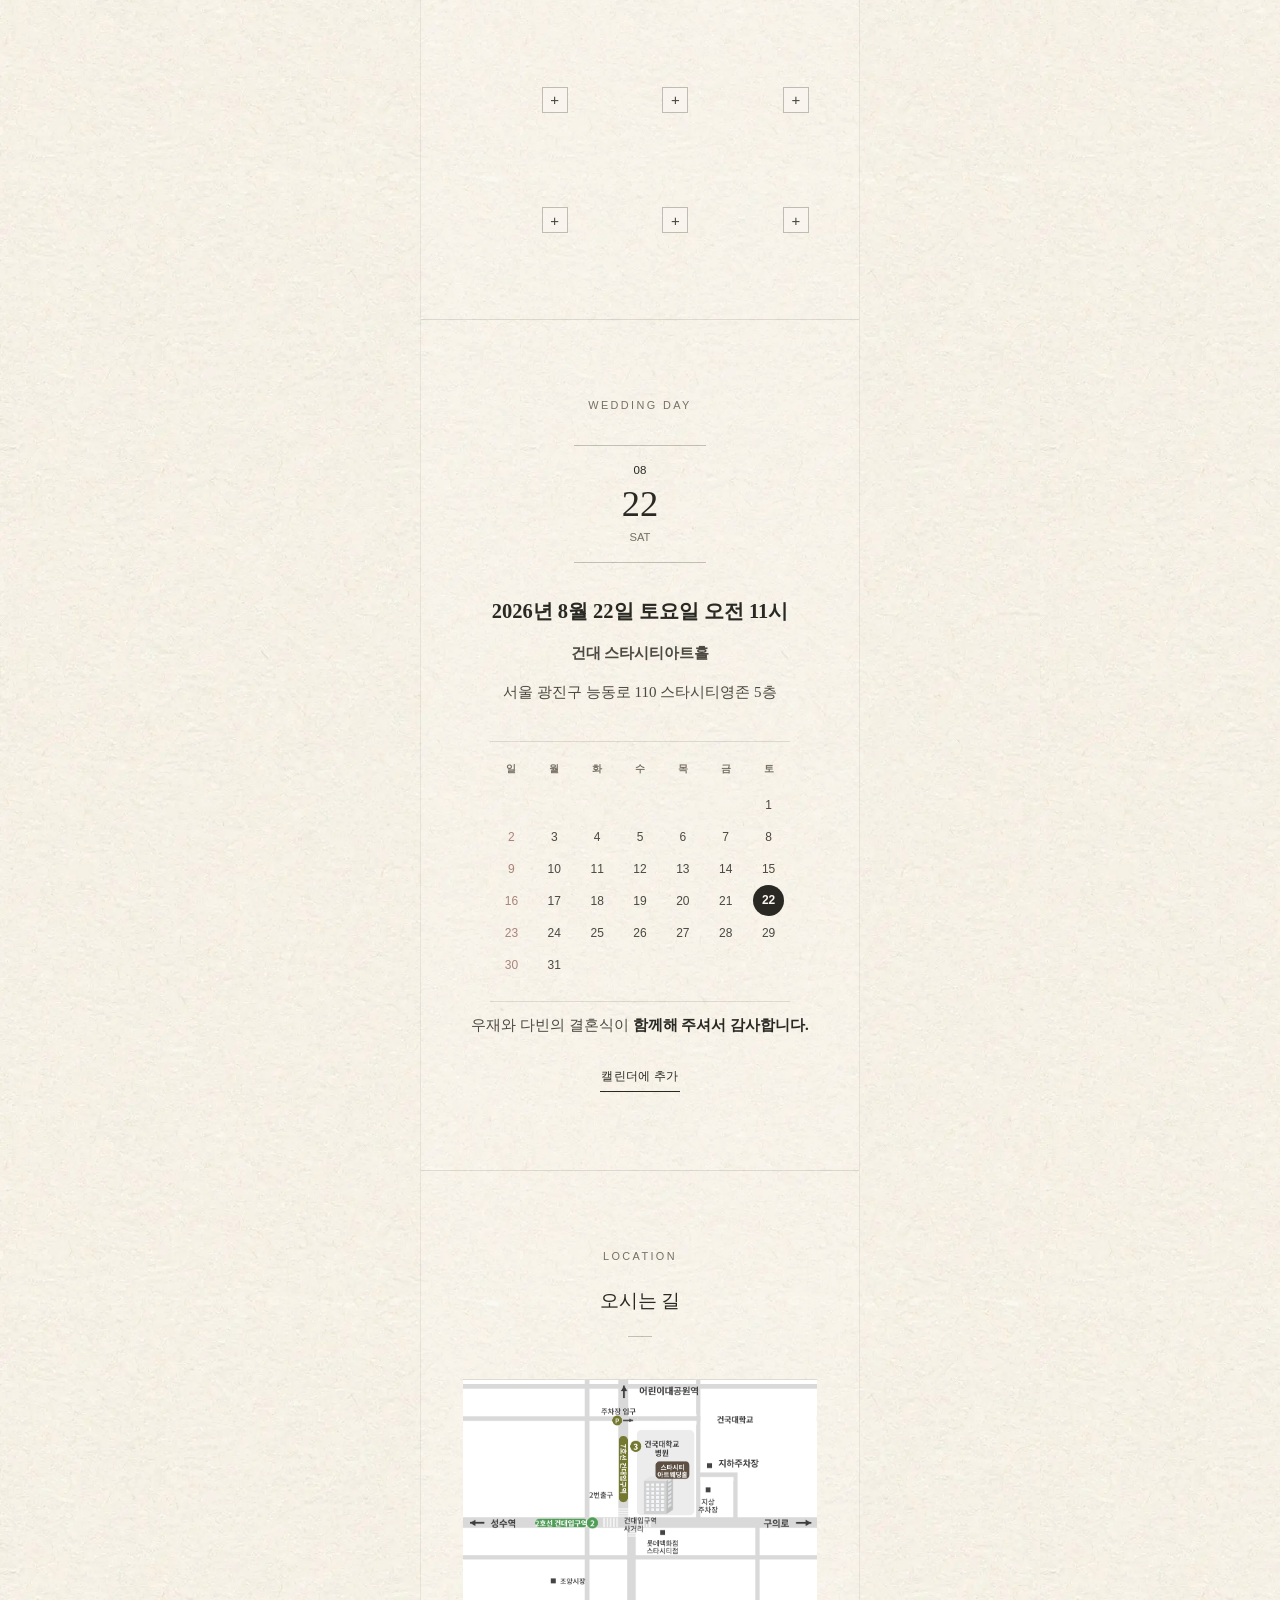
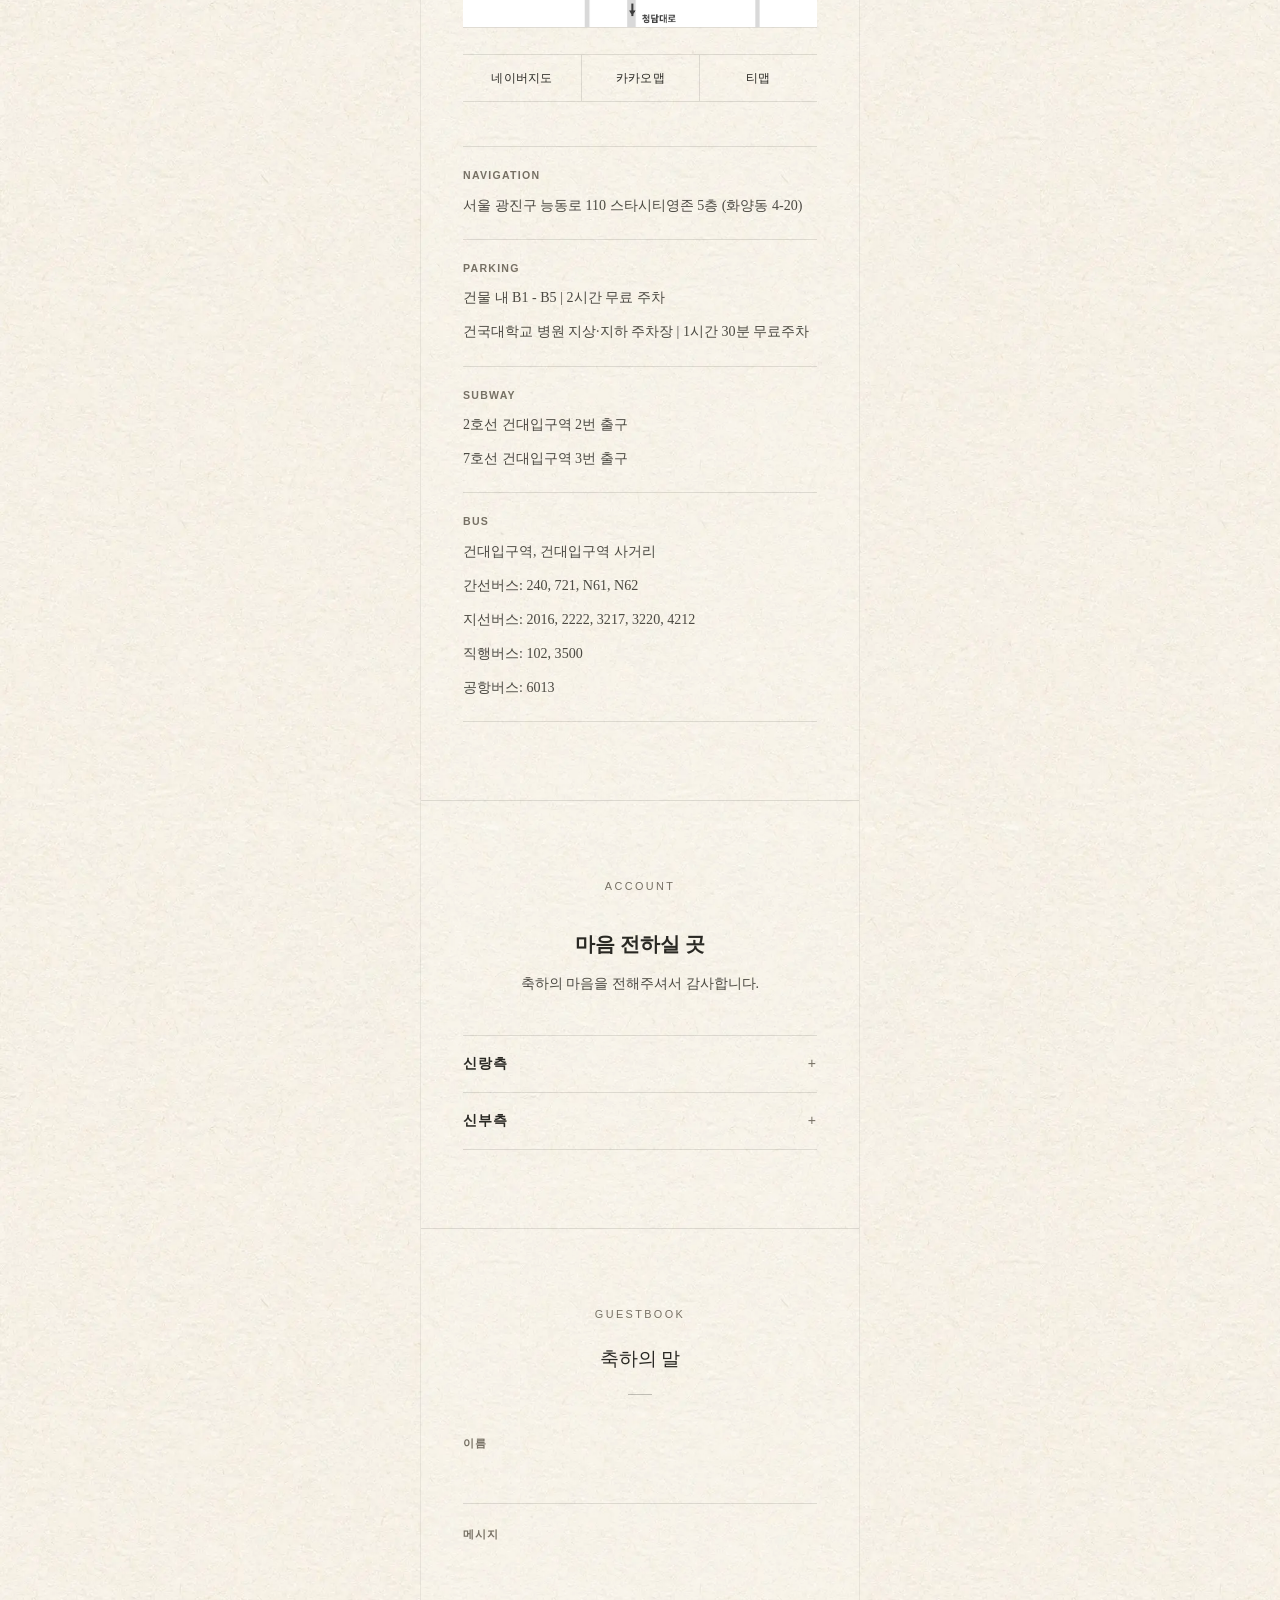
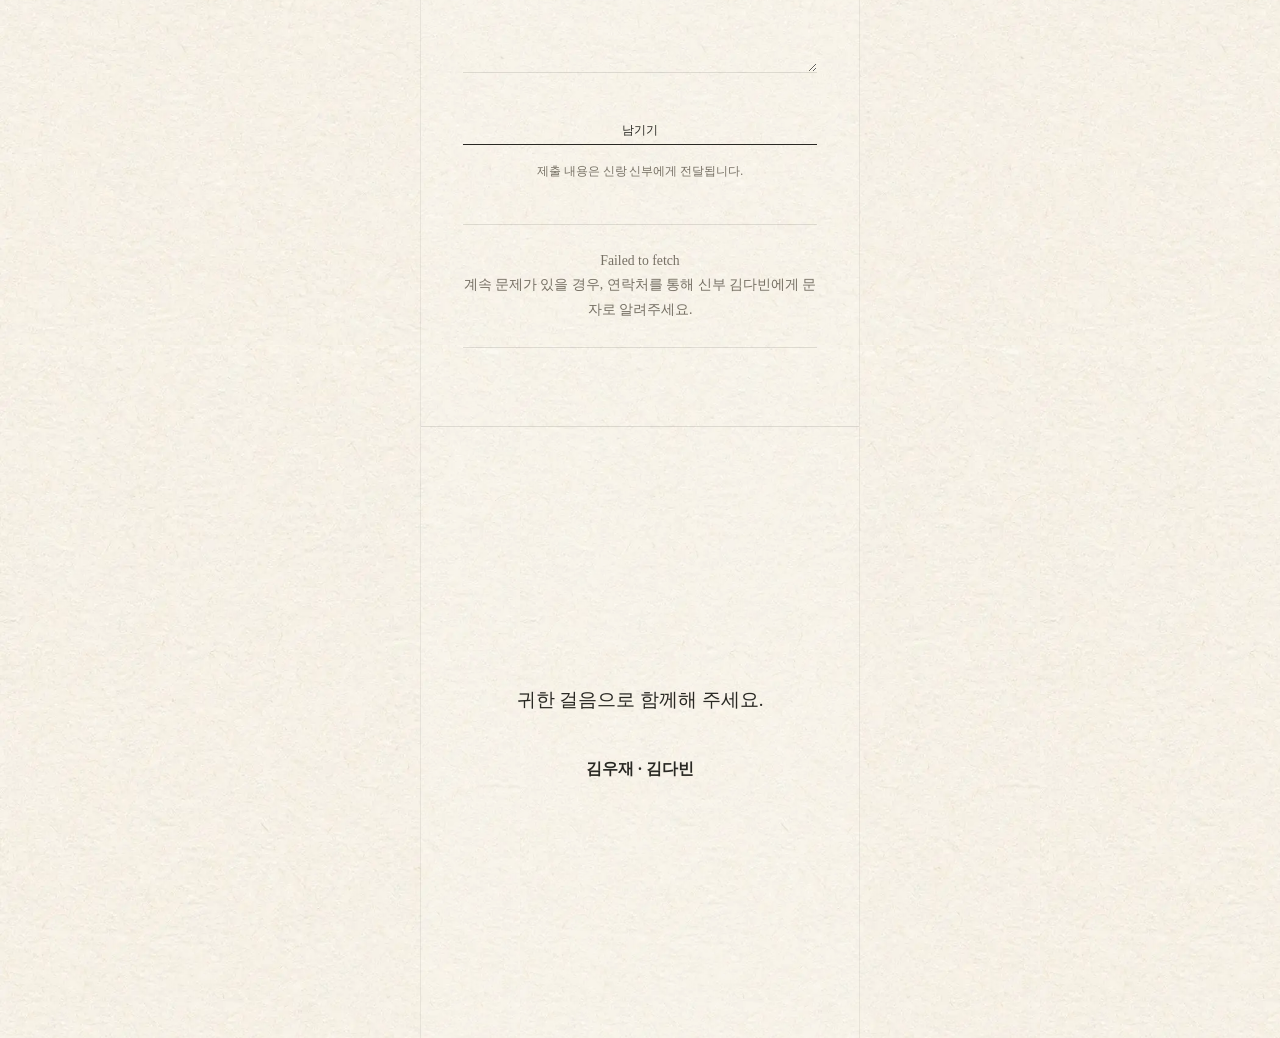
==== commit e3532db0: "Bust cached gallery data" ====
--- a/index.html
+++ b/index.html
@@ -30,6 +30,6 @@
       </div>
     </dialog>
 
-    <script src="script.js?v=20260629-reception-private1"></script>
+    <script src="script.js?v=20260809-gallery-correction1"></script>
   </body>
 </html>
